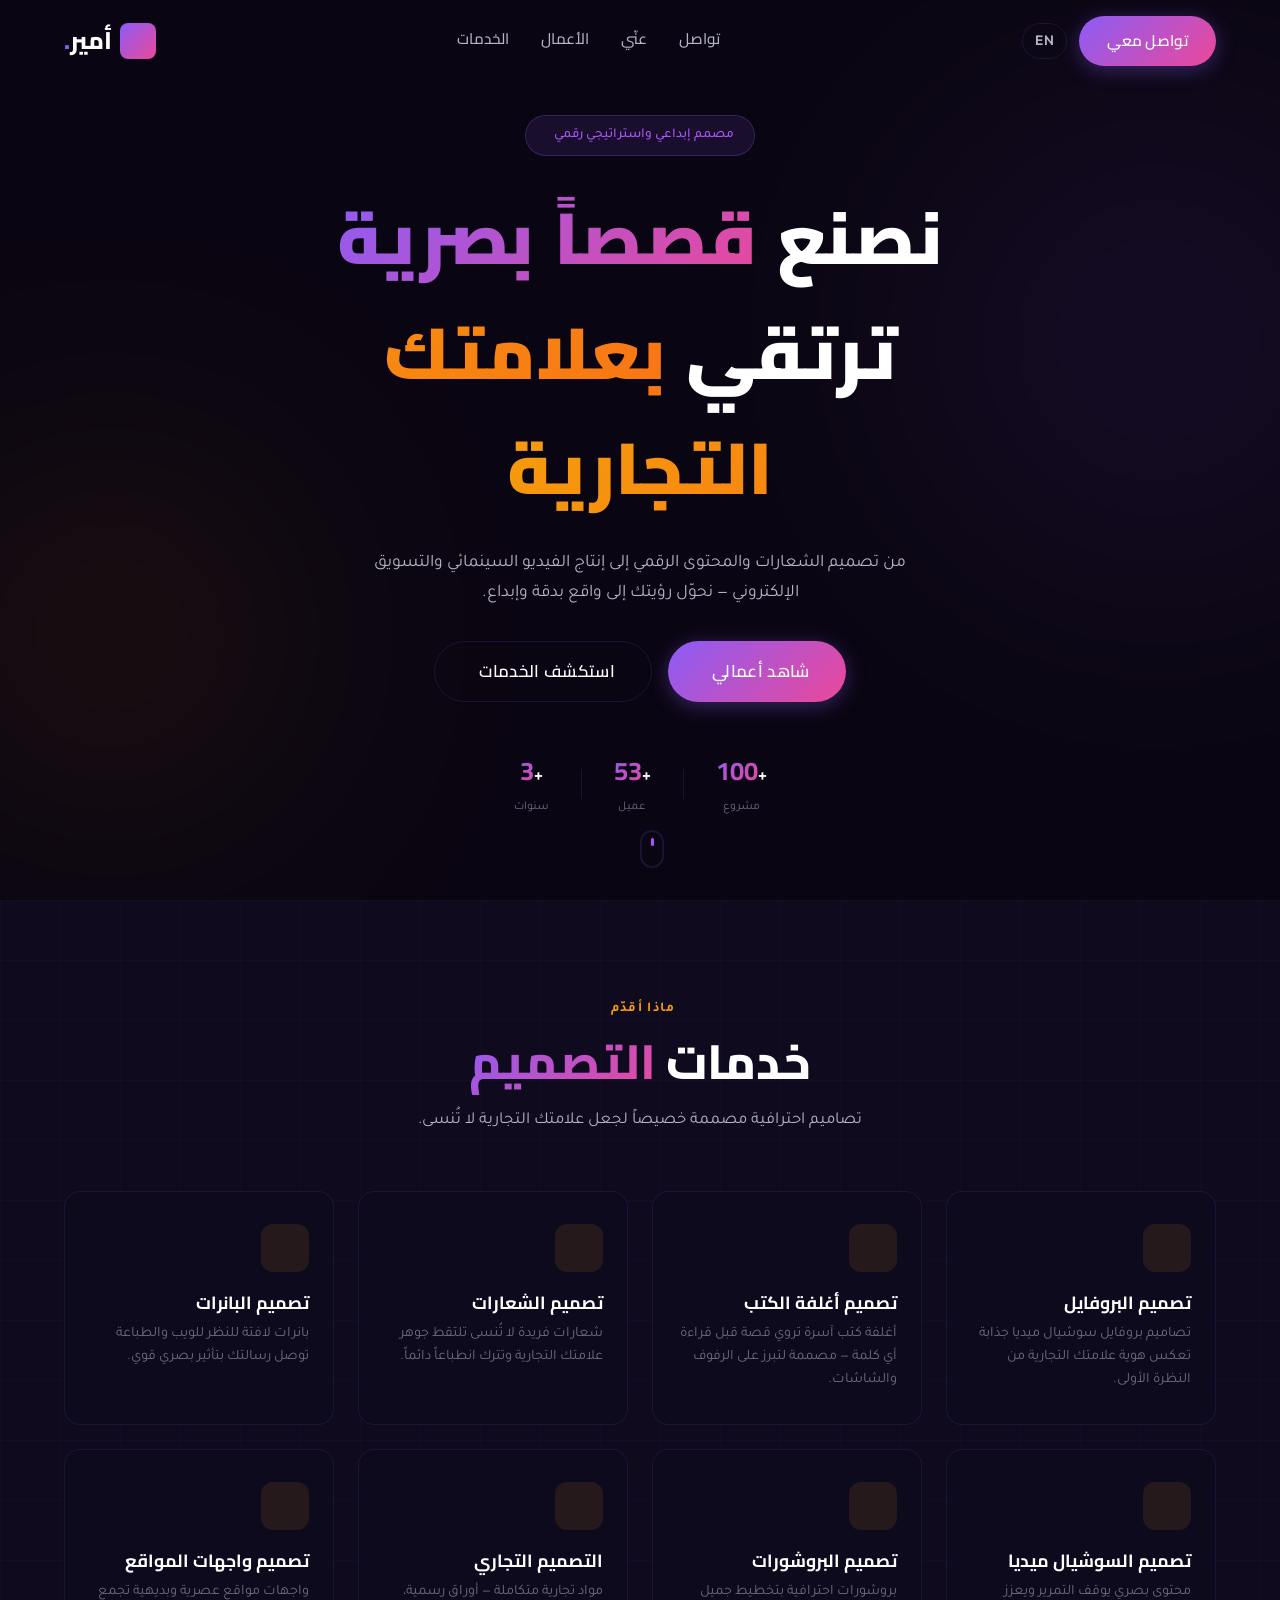
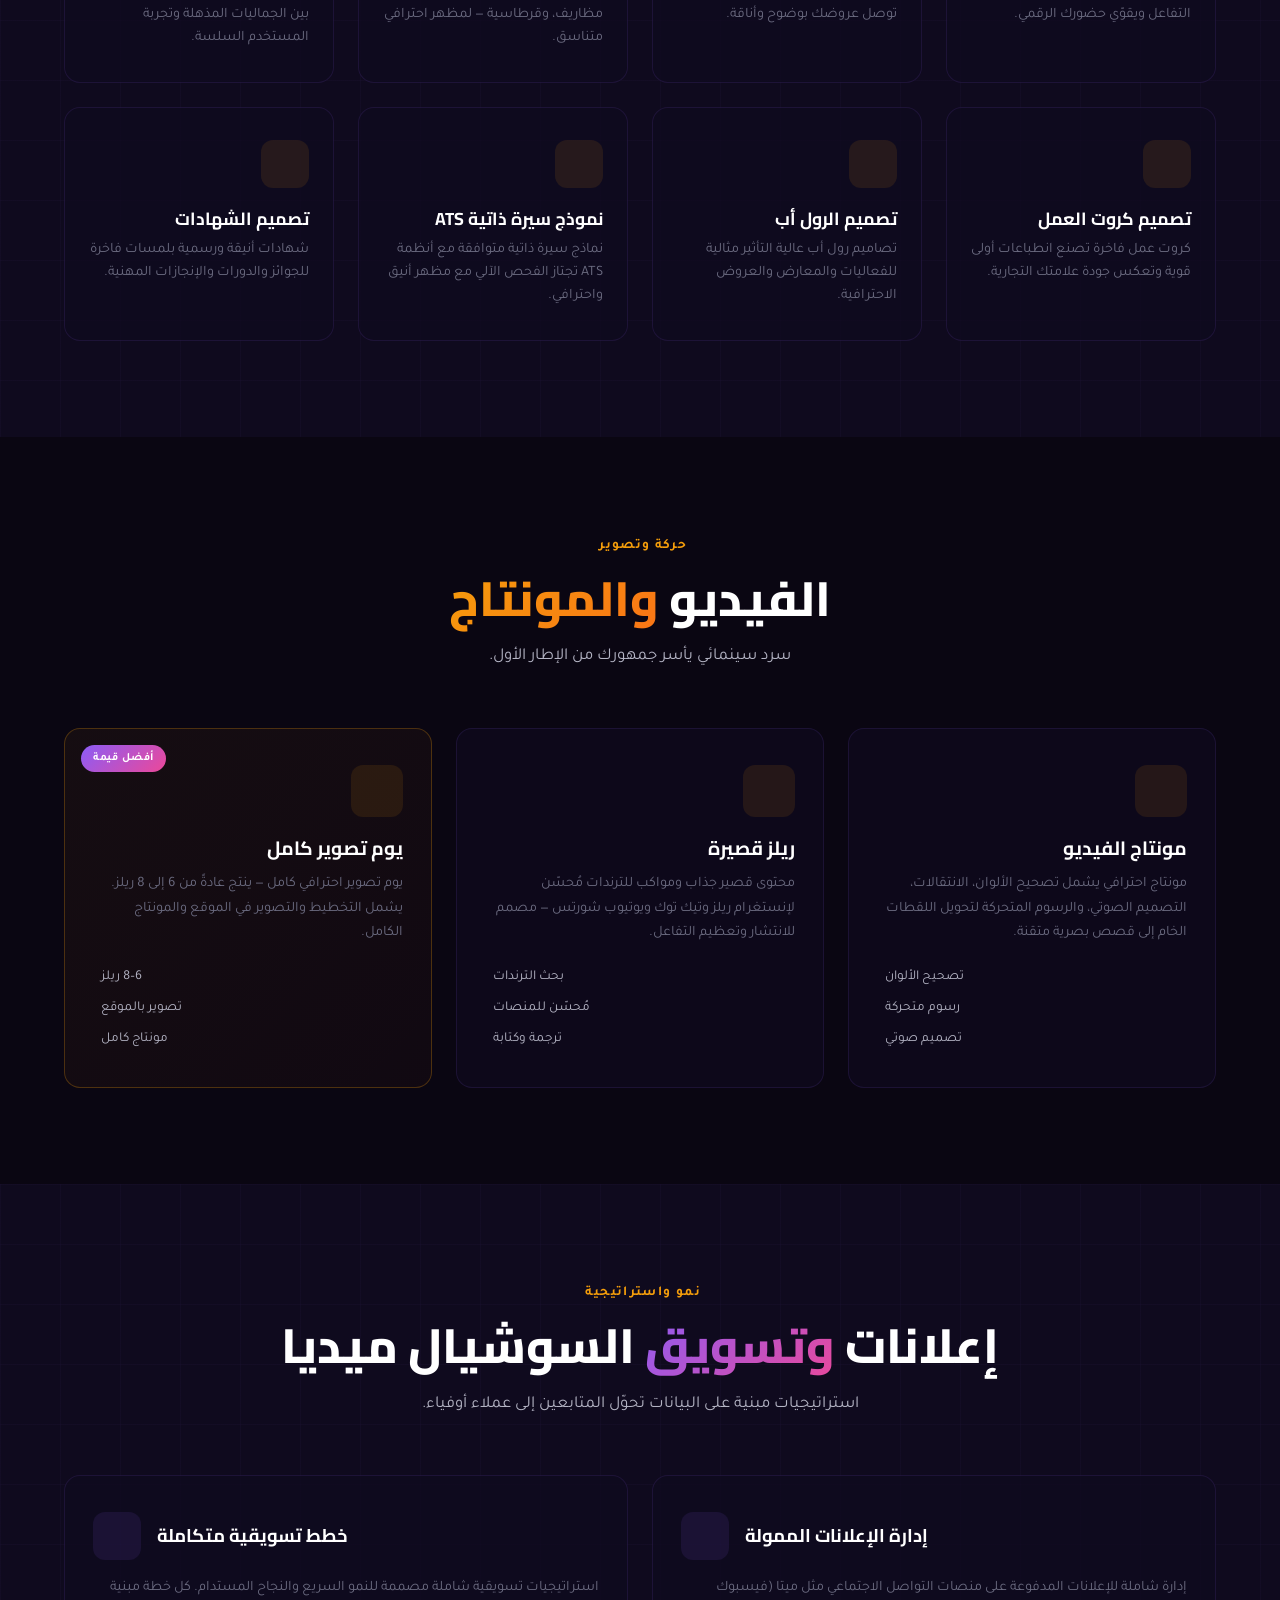
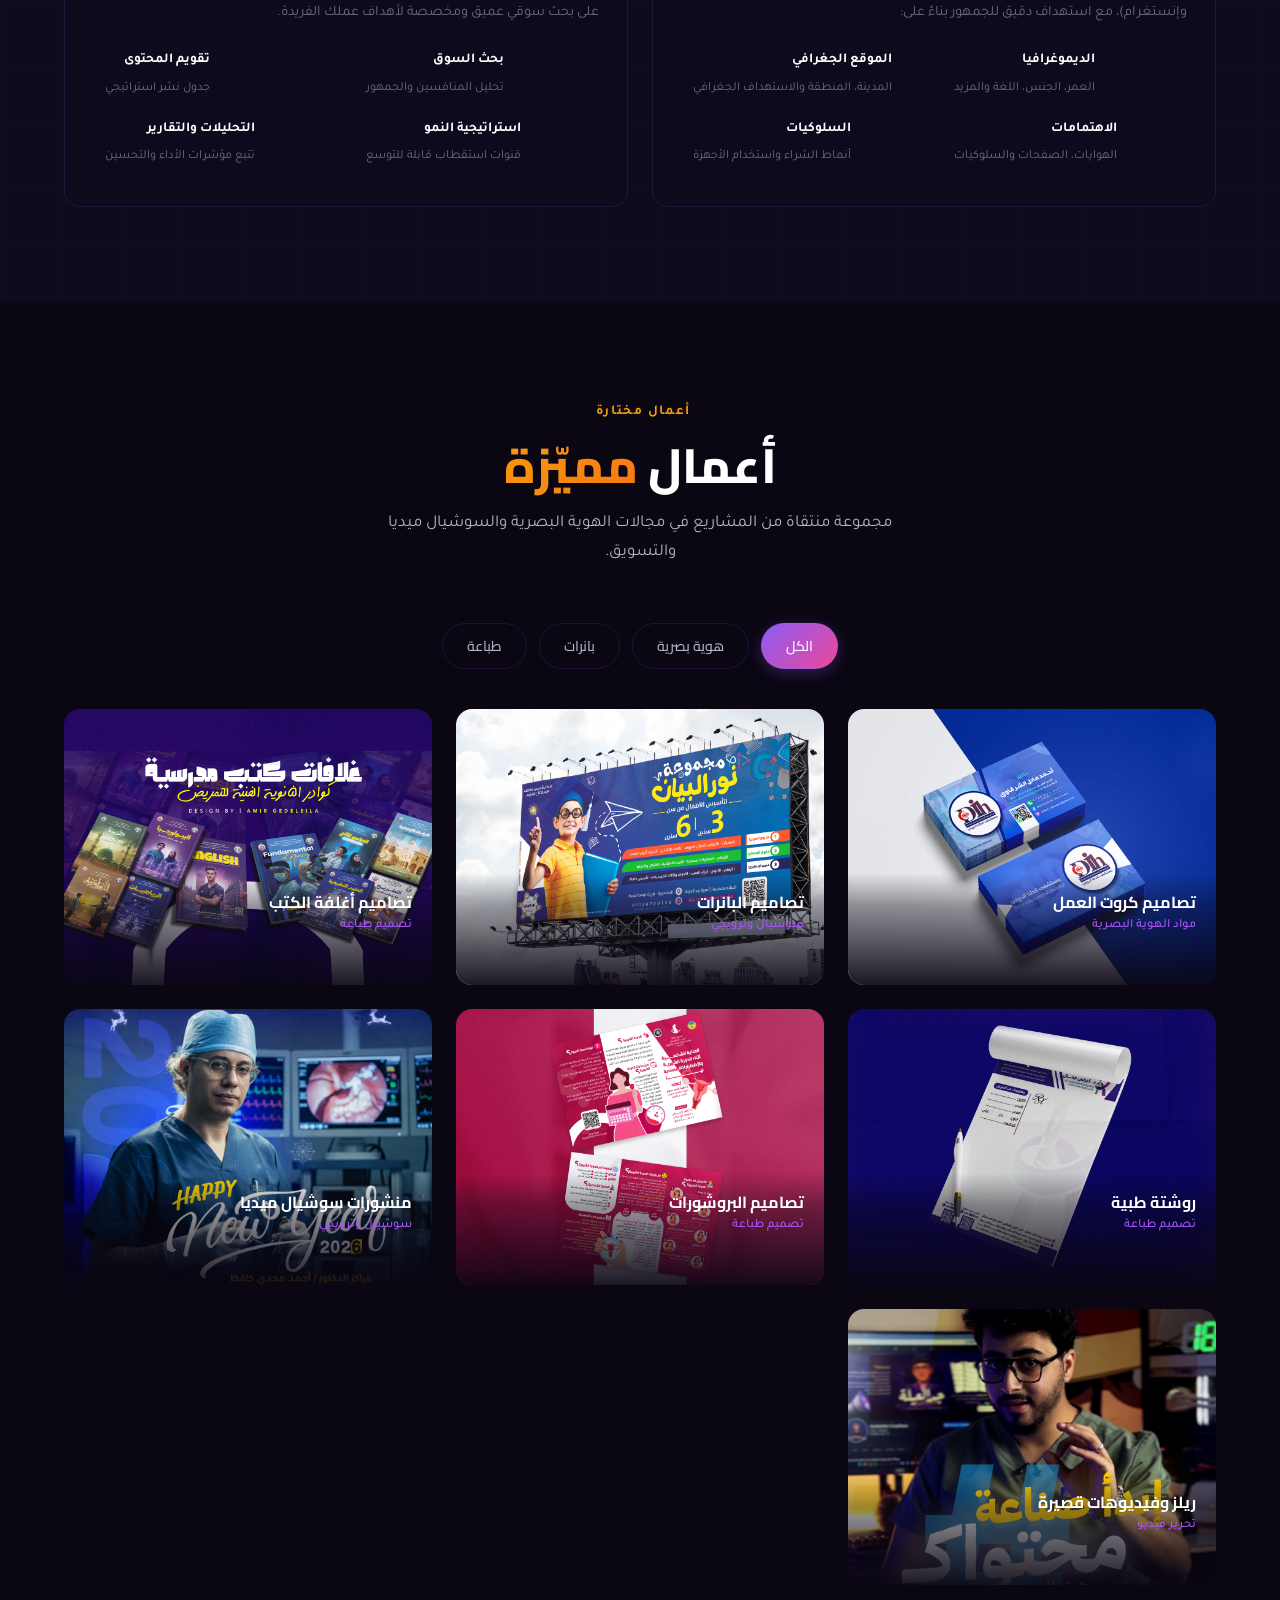
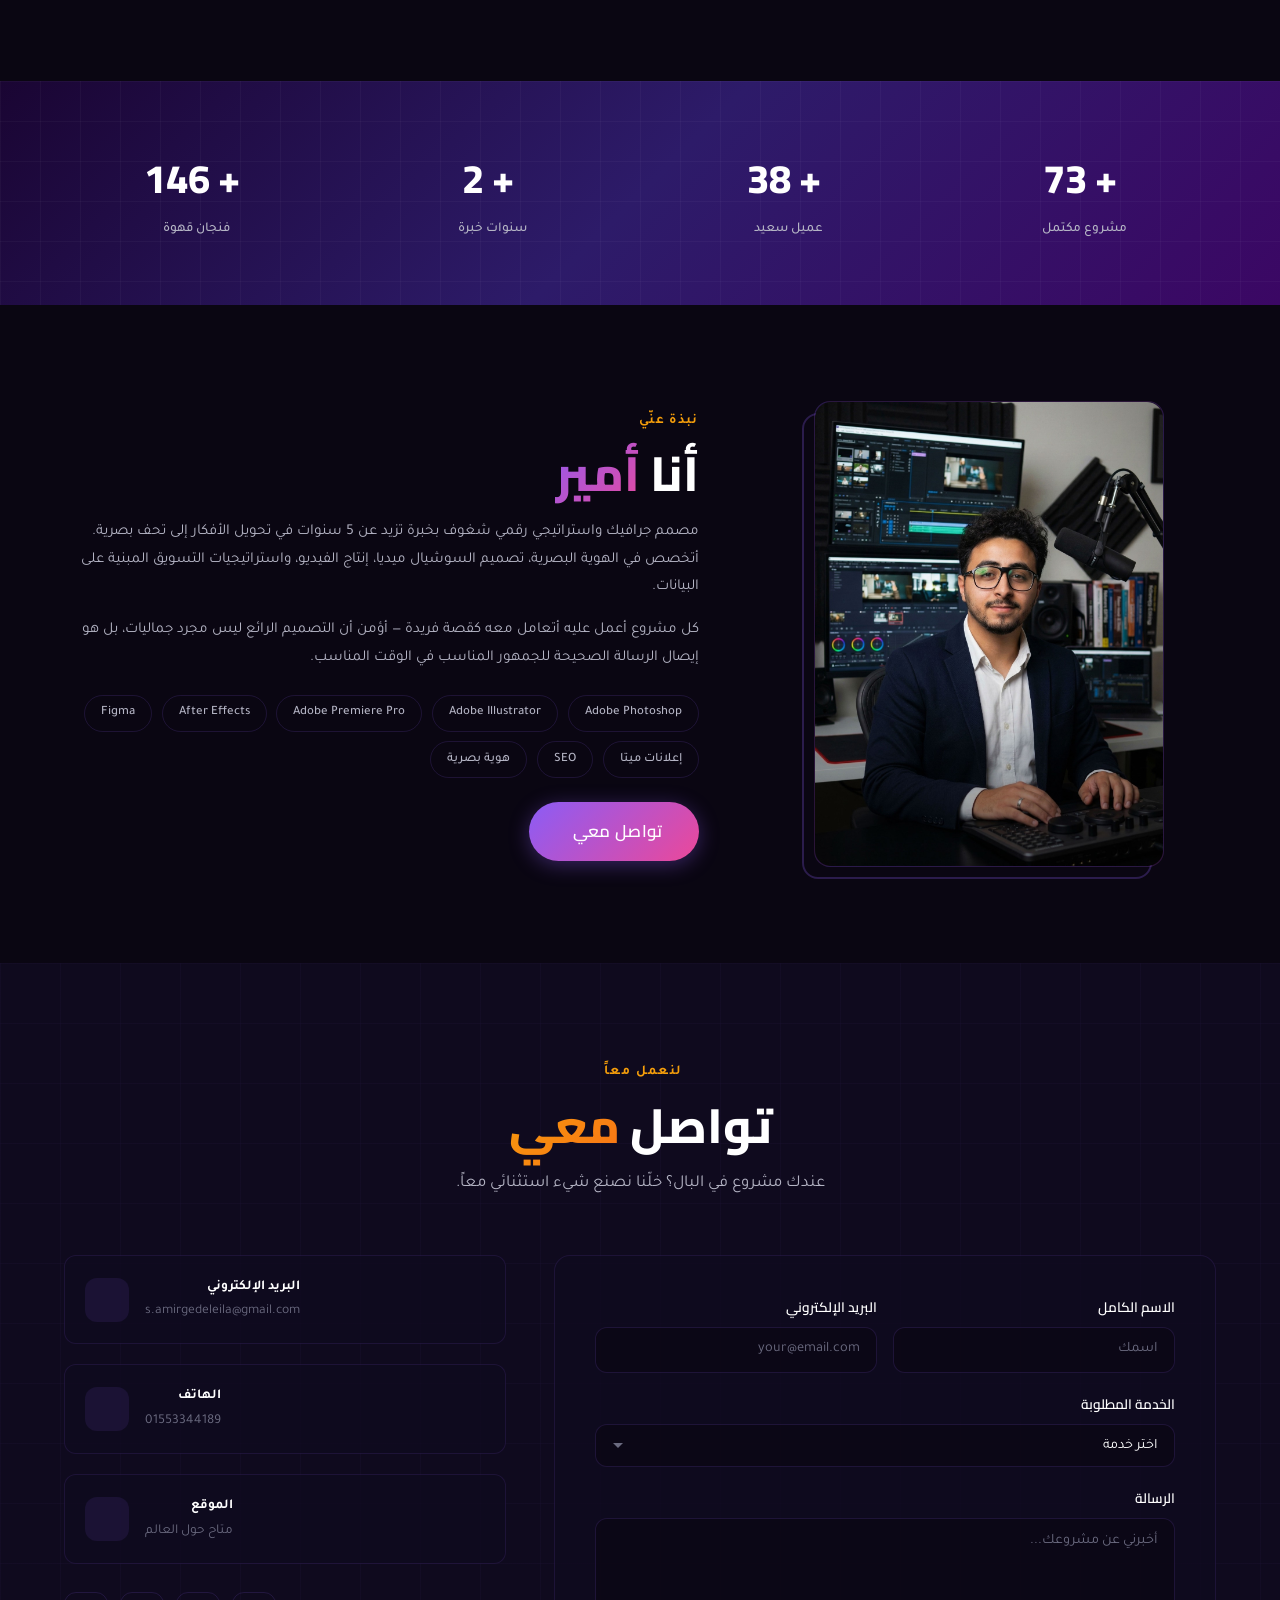
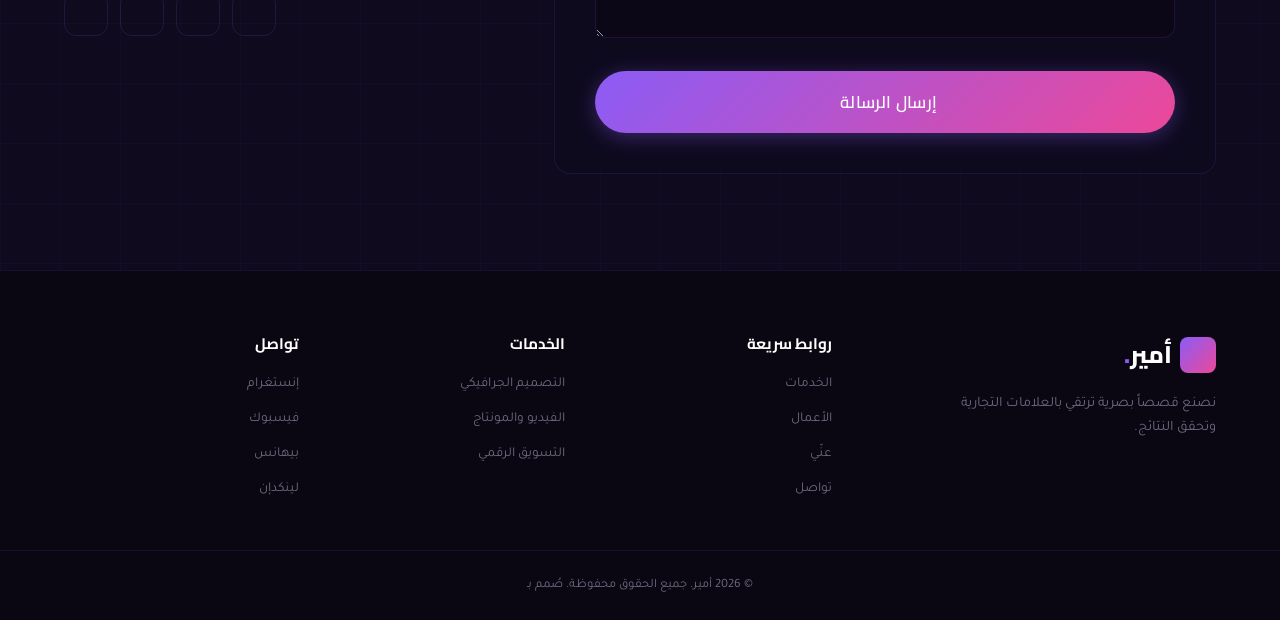
==== ar.html @ 08c37e3d "added reels section with embeded reels and social, and brochures sections" ====
<!DOCTYPE html>
<html lang="ar" dir="rtl">

<head>
    <meta charset="UTF-8" />
    <meta name="viewport" content="width=device-width, initial-scale=1.0" />
    <title>أمير — مصمم جرافيك إبداعي واستراتيجي رقمي</title>
    <meta name="description"
        content="بورتفوليو أمير — مصمم جرافيك محترف، مونتير فيديو، واستراتيجي تسويق رقمي. تصميم شعارات، هوية بصرية، محتوى سوشيال ميديا، إنتاج فيديو، وإدارة إعلانات ممولة." />
    <meta name="keywords"
        content="تصميم جرافيك، تصميم شعار، هوية بصرية، مونتاج فيديو، تسويق رقمي، إعلانات سوشيال ميديا، بورتفوليو" />

    <!-- Google Fonts (Arabic + Latin) -->
    <link rel="preconnect" href="https://fonts.googleapis.com" />
    <link rel="preconnect" href="https://fonts.gstatic.com" crossorigin />
    <link
        href="https://fonts.googleapis.com/css2?family=Cairo:wght@300;400;500;600;700;800;900&family=Tajawal:wght@300;400;500;700;800;900&family=Outfit:wght@300;400;500;600;700;800;900&display=swap"
        rel="stylesheet" />

    <!-- Phosphor Icons -->
    <script src="https://unpkg.com/@phosphor-icons/web@2.1.1"></script>

    <link rel="stylesheet" href="styles.css" />
    <link rel="stylesheet" href="styles-rtl.css" />
</head>

<body>

    <!-- ═══════════════════ NAVIGATION ═══════════════════ -->
    <nav class="navbar" id="navbar">
        <div class="container nav-container">
            <a href="#" class="nav-logo">
                <span class="logo-icon"><i class="ph ph-diamond"></i></span>
                <span class="logo-text">أمير<span class="accent">.</span></span>
            </a>
            <ul class="nav-links" id="navLinks">
                <li><a href="#services" class="nav-link">الخدمات</a></li>
                <li><a href="#portfolio" class="nav-link">الأعمال</a></li>
                <li><a href="#about" class="nav-link">عنّي</a></li>
                <li><a href="#contact" class="nav-link">تواصل</a></li>
            </ul>
            <div class="nav-right">
                <a href="index.html" class="lang-switcher" title="English">EN</a>
                <a href="#contact" class="btn btn-primary nav-cta">تواصل معي</a>
            </div>
            <button class="hamburger" id="hamburger" aria-label="القائمة">
                <span></span><span></span><span></span>
            </button>
        </div>
    </nav>

    <!-- ═══════════════════ HERO ═══════════════════ -->
    <section class="hero" id="hero">
        <div class="hero-bg">
            <video class="hero-video hero-video-desktop" autoplay loop muted playsinline>
                <!-- Replace 'images/hero-bg.mp4' with the actual path to your video file -->
                <source src="images/hero-bg.mp4" type="video/mp4">
                Your browser does not support the video tag.
            </video>
            <video class="hero-video hero-video-mobile" autoplay loop muted playsinline>
                <!-- Replace 'images/mobile-hero-bg.mp4' with the actual path to your mobile video file -->
                <source src="images/mobile-hero-bg.mp4" type="video/mp4">
                Your browser does not support the video tag.
            </video>
            <div class="hero-overlay"></div>
            <div class="hero-glow hero-glow--purple"></div>
            <div class="hero-glow hero-glow--gold"></div>
        </div>

        <div class="container hero-content">
            <p class="hero-badge"><i class="ph ph-sparkle"></i> مصمم إبداعي واستراتيجي رقمي</p>
            <h1 class="hero-title">
                نصنع <span class="gradient-text">قصصاً بصرية</span><br />
                ترتقي <span class="gradient-text-gold">بعلامتك التجارية</span>
            </h1>
            <p class="hero-subtitle">
                من تصميم الشعارات والمحتوى الرقمي إلى إنتاج الفيديو السينمائي
                والتسويق الإلكتروني — نحوّل رؤيتك إلى واقع بدقة وإبداع.
            </p>
            <div class="hero-actions">
                <a href="#portfolio" class="btn btn-primary btn-lg">
                    <i class="ph ph-eye"></i> شاهد أعمالي
                </a>
                <a href="#services" class="btn btn-ghost btn-lg">
                    <i class="ph ph-squares-four"></i> استكشف الخدمات
                </a>
            </div>
            <div class="hero-stats-mini">
                <div class="hero-stat">
                    +<span class="hero-stat-number" data-target="150">0</span>
                    <span class="hero-stat-label">مشروع</span>
                </div>
                <div class="hero-stat-divider"></div>
                <div class="hero-stat">
                    +<span class="hero-stat-number" data-target="80">0</span>
                    <span class="hero-stat-label">عميل</span>
                </div>
                <div class="hero-stat-divider"></div>
                <div class="hero-stat">
                    +<span class="hero-stat-number" data-target="5">0</span>
                    <span class="hero-stat-label">سنوات</span>
                </div>
            </div>
        </div>

        <div class="scroll-indicator">
            <div class="scroll-mouse">
                <div class="scroll-wheel"></div>
            </div>
        </div>
    </section>

    <!-- ═══════════════════ DESIGN SERVICES ═══════════════════ -->
    <section class="section services-section" id="services">
        <div class="grid-bg"></div>
        <div class="container">
            <div class="section-header reveal">
                <p class="section-tag"><i class="ph ph-paint-brush"></i> ماذا أقدّم</p>
                <h2 class="section-title">خدمات <span class="gradient-text">التصميم</span></h2>
                <p class="section-desc">تصاميم احترافية مصممة خصيصاً لجعل علامتك التجارية لا تُنسى.</p>
            </div>

            <div class="services-grid reveal">

                <div class="service-card">
                    <div class="service-icon"><i class="ph ph-user-circle"></i></div>
                    <h3>تصميم البروفايل</h3>
                    <p>تصاميم بروفايل سوشيال ميديا جذابة تعكس هوية علامتك التجارية من النظرة الأولى.</p>
                </div>

                <div class="service-card">
                    <div class="service-icon"><i class="ph ph-book-open"></i></div>
                    <h3>تصميم أغلفة الكتب</h3>
                    <p>أغلفة كتب آسرة تروي قصة قبل قراءة أي كلمة — مصممة لتبرز على الرفوف والشاشات.</p>
                </div>

                <div class="service-card">
                    <div class="service-icon"><i class="ph ph-crown"></i></div>
                    <h3>تصميم الشعارات</h3>
                    <p>شعارات فريدة لا تُنسى تلتقط جوهر علامتك التجارية وتترك انطباعاً دائماً.</p>
                </div>

                <div class="service-card">
                    <div class="service-icon"><i class="ph ph-flag-banner"></i></div>
                    <h3>تصميم البانرات</h3>
                    <p>بانرات لافتة للنظر للويب والطباعة توصل رسالتك بتأثير بصري قوي.</p>
                </div>

                <div class="service-card">
                    <div class="service-icon"><i class="ph ph-instagram-logo"></i></div>
                    <h3>تصميم السوشيال ميديا</h3>
                    <p>محتوى بصري يوقف التمرير ويعزز التفاعل ويقوّي حضورك الرقمي.</p>
                </div>

                <div class="service-card">
                    <div class="service-icon"><i class="ph ph-newspaper-clipping"></i></div>
                    <h3>تصميم البروشورات</h3>
                    <p>بروشورات احترافية بتخطيط جميل توصل عروضك بوضوح وأناقة.</p>
                </div>

                <div class="service-card">
                    <div class="service-icon"><i class="ph ph-briefcase"></i></div>
                    <h3>التصميم التجاري</h3>
                    <p>مواد تجارية متكاملة — أوراق رسمية، مظاريف، وقرطاسية — لمظهر احترافي متناسق.</p>
                </div>

                <div class="service-card">
                    <div class="service-icon"><i class="ph ph-browser"></i></div>
                    <h3>تصميم واجهات المواقع</h3>
                    <p>واجهات مواقع عصرية وبديهية تجمع بين الجماليات المذهلة وتجربة المستخدم السلسة.</p>
                </div>

                <div class="service-card">
                    <div class="service-icon"><i class="ph ph-identification-card"></i></div>
                    <h3>تصميم كروت العمل</h3>
                    <p>كروت عمل فاخرة تصنع انطباعات أولى قوية وتعكس جودة علامتك التجارية.</p>
                </div>

                <div class="service-card">
                    <div class="service-icon"><i class="ph ph-scroll"></i></div>
                    <h3>تصميم الرول أب</h3>
                    <p>تصاميم رول أب عالية التأثير مثالية للفعاليات والمعارض والعروض الاحترافية.</p>
                </div>

                <div class="service-card">
                    <div class="service-icon"><i class="ph ph-file-text"></i></div>
                    <h3>نموذج سيرة ذاتية ATS</h3>
                    <p>نماذج سيرة ذاتية متوافقة مع أنظمة ATS تجتاز الفحص الآلي مع مظهر أنيق واحترافي.</p>
                </div>

                <div class="service-card">
                    <div class="service-icon"><i class="ph ph-certificate"></i></div>
                    <h3>تصميم الشهادات</h3>
                    <p>شهادات أنيقة ورسمية بلمسات فاخرة للجوائز والدورات والإنجازات المهنية.</p>
                </div>

            </div>
        </div>
    </section>

    <!-- ═══════════════════ VIDEO SERVICES ═══════════════════ -->
    <section class="section video-section" id="video">
        <div class="container">
            <div class="section-header reveal">
                <p class="section-tag"><i class="ph ph-video-camera"></i> حركة وتصوير</p>
                <h2 class="section-title">الفيديو <span class="gradient-text-gold">والمونتاج</span></h2>
                <p class="section-desc">سرد سينمائي يأسر جمهورك من الإطار الأول.</p>
            </div>

            <div class="video-grid reveal">

                <div class="video-card">
                    <div class="video-card-icon"><i class="ph ph-film-strip"></i></div>
                    <h3>مونتاج الفيديو</h3>
                    <p>مونتاج احترافي يشمل تصحيح الألوان، الانتقالات، التصميم الصوتي، والرسوم المتحركة لتحويل اللقطات
                        الخام إلى قصص بصرية متقنة.</p>
                    <ul class="video-features">
                        <li><i class="ph ph-check-circle"></i> تصحيح الألوان</li>
                        <li><i class="ph ph-check-circle"></i> رسوم متحركة</li>
                        <li><i class="ph ph-check-circle"></i> تصميم صوتي</li>
                    </ul>
                </div>

                <div class="video-card">
                    <div class="video-card-icon"><i class="ph ph-device-mobile"></i></div>
                    <h3>ريلز قصيرة</h3>
                    <p>محتوى قصير جذاب ومواكب للترندات مُحسّن لإنستغرام ريلز وتيك توك ويوتيوب شورتس — مصمم للانتشار
                        وتعظيم التفاعل.</p>
                    <ul class="video-features">
                        <li><i class="ph ph-check-circle"></i> بحث الترندات</li>
                        <li><i class="ph ph-check-circle"></i> مُحسّن للمنصات</li>
                        <li><i class="ph ph-check-circle"></i> ترجمة وكتابة</li>
                    </ul>
                </div>

                <div class="video-card video-card--highlight">
                    <div class="video-card-icon"><i class="ph ph-camera"></i></div>
                    <h3>يوم تصوير كامل</h3>
                    <p>يوم تصوير احترافي كامل — ينتج عادةً من 6 إلى 8 ريلز. يشمل التخطيط والتصوير في الموقع والمونتاج
                        الكامل.</p>
                    <ul class="video-features">
                        <li><i class="ph ph-check-circle"></i> 6–8 ريلز</li>
                        <li><i class="ph ph-check-circle"></i> تصوير بالموقع</li>
                        <li><i class="ph ph-check-circle"></i> مونتاج كامل</li>
                    </ul>
                    <span class="featured-badge">أفضل قيمة</span>
                </div>

            </div>
        </div>
    </section>

    <!-- ═══════════════════ MARKETING SERVICES ═══════════════════ -->
    <section class="section marketing-section" id="marketing">
        <div class="grid-bg"></div>
        <div class="container">
            <div class="section-header reveal">
                <p class="section-tag"><i class="ph ph-chart-line-up"></i> نمو واستراتيجية</p>
                <h2 class="section-title">إعلانات <span class="gradient-text">وتسويق</span> السوشيال ميديا</h2>
                <p class="section-desc">استراتيجيات مبنية على البيانات تحوّل المتابعين إلى عملاء أوفياء.</p>
            </div>

            <div class="marketing-grid reveal">

                <div class="marketing-card">
                    <div class="marketing-card-header">
                        <div class="marketing-icon"><i class="ph ph-megaphone"></i></div>
                        <h3>إدارة الإعلانات الممولة</h3>
                    </div>
                    <p>إدارة شاملة للإعلانات المدفوعة على منصات التواصل الاجتماعي مثل ميتا (فيسبوك وإنستغرام)، مع
                        استهداف دقيق للجمهور بناءً على:</p>
                    <div class="marketing-features">
                        <div class="marketing-feature">
                            <i class="ph ph-users-three"></i>
                            <div>
                                <strong>الديموغرافيا</strong>
                                <span>العمر، الجنس، اللغة والمزيد</span>
                            </div>
                        </div>
                        <div class="marketing-feature">
                            <i class="ph ph-map-pin"></i>
                            <div>
                                <strong>الموقع الجغرافي</strong>
                                <span>المدينة، المنطقة والاستهداف الجغرافي</span>
                            </div>
                        </div>
                        <div class="marketing-feature">
                            <i class="ph ph-heart"></i>
                            <div>
                                <strong>الاهتمامات</strong>
                                <span>الهوايات، الصفحات والسلوكيات</span>
                            </div>
                        </div>
                        <div class="marketing-feature">
                            <i class="ph ph-target"></i>
                            <div>
                                <strong>السلوكيات</strong>
                                <span>أنماط الشراء واستخدام الأجهزة</span>
                            </div>
                        </div>
                    </div>
                </div>

                <div class="marketing-card">
                    <div class="marketing-card-header">
                        <div class="marketing-icon"><i class="ph ph-strategy"></i></div>
                        <h3>خطط تسويقية متكاملة</h3>
                    </div>
                    <p>استراتيجيات تسويقية شاملة مصممة للنمو السريع والنجاح المستدام. كل خطة مبنية على بحث سوقي عميق
                        ومخصصة لأهداف عملك الفريدة.</p>
                    <div class="marketing-features">
                        <div class="marketing-feature">
                            <i class="ph ph-chart-pie-slice"></i>
                            <div>
                                <strong>بحث السوق</strong>
                                <span>تحليل المنافسين والجمهور</span>
                            </div>
                        </div>
                        <div class="marketing-feature">
                            <i class="ph ph-calendar-blank"></i>
                            <div>
                                <strong>تقويم المحتوى</strong>
                                <span>جدول نشر استراتيجي</span>
                            </div>
                        </div>
                        <div class="marketing-feature">
                            <i class="ph ph-trend-up"></i>
                            <div>
                                <strong>استراتيجية النمو</strong>
                                <span>قنوات استقطاب قابلة للتوسع</span>
                            </div>
                        </div>
                        <div class="marketing-feature">
                            <i class="ph ph-chart-bar"></i>
                            <div>
                                <strong>التحليلات والتقارير</strong>
                                <span>تتبع مؤشرات الأداء والتحسين</span>
                            </div>
                        </div>
                    </div>
                </div>

            </div>
        </div>
    </section>

    <!-- ═══════════════════ PORTFOLIO ═══════════════════ -->
    <section class="section portfolio-section" id="portfolio">
        <div class="container">
            <div class="section-header reveal">
                <p class="section-tag"><i class="ph ph-images"></i> أعمال مختارة</p>
                <h2 class="section-title">أعمال <span class="gradient-text-gold">مميّزة</span></h2>
                <p class="section-desc">مجموعة منتقاة من المشاريع في مجالات الهوية البصرية والسوشيال ميديا والتسويق.</p>
            </div>

            <div class="portfolio-filters reveal">
                <button class="filter-btn active" data-filter="all">الكل</button>
                <button class="filter-btn" data-filter="branding">هوية بصرية</button>
                <button class="filter-btn" data-filter="social">بانرات</button>
                <button class="filter-btn" data-filter="print">طباعة</button>
            </div>

            <div class="portfolio-grid reveal" id="portfolioGrid">

                <!-- كروت العمل (هوية بصرية) -->
                <div class="portfolio-item" data-category="branding" data-gallery="businesscards">
                    <div class="portfolio-img">
                        <img src="images/portfolio/BusinessCards/main.jpg" onerror="fallbackThumbnail(this)"
                            alt="تصميم كارت عمل" />
                    </div>
                    <div class="portfolio-overlay">
                        <h4>تصاميم كروت العمل</h4>
                        <p>مواد الهوية البصرية</p>
                        <span class="gallery-hint"><i class="ph ph-images"></i> عرض المعرض · 14 مشروع</span>
                    </div>
                </div>

                <!-- البانرات -->
                <div class="portfolio-item" data-category="social" data-gallery="banners">
                    <div class="portfolio-img">
                        <img src="images/portfolio/Banners/main.jpg" onerror="fallbackThumbnail(this)"
                            alt="تصميم بانر" />
                    </div>
                    <div class="portfolio-overlay">
                        <h4>تصاميم البانرات</h4>
                        <p>سوشيال وترويجي</p>
                        <span class="gallery-hint"><i class="ph ph-images"></i> عرض المعرض · 2 مشروع</span>
                    </div>
                </div>

                <!-- أغلفة الكتب (طباعة) -->
                <div class="portfolio-item" data-category="print" data-gallery="bookcovers">
                    <div class="portfolio-img">
                        <img src="images/portfolio/BookCovers/main.jpg" onerror="fallbackThumbnail(this)"
                            alt="تصميم غلاف كتاب" />
                    </div>
                    <div class="portfolio-overlay">
                        <h4>تصاميم أغلفة الكتب</h4>
                        <p>تصميم طباعة</p>
                        <span class="gallery-hint"><i class="ph ph-images"></i> عرض المعرض · 13 مشروع</span>
                    </div>
                </div>

                <!-- التصميم الطبي (طباعة) -->
                <div class="portfolio-item" data-category="print" data-gallery="medical">
                    <div class="portfolio-img">
                        <img src="images/portfolio/MedicalPrescription/main.jpg" onerror="fallbackThumbnail(this)"
                            alt="تصميم طبي" />
                    </div>
                    <div class="portfolio-overlay">
                        <h4>روشتة طبية</h4>
                        <p>تصميم طباعة</p>
                        <span class="gallery-hint"><i class="ph ph-images"></i> عرض المعرض · 3 مشروع</span>
                    </div>
                </div>

                <!-- بروشورات (طباعة) -->
                <div class="portfolio-item" data-category="print" data-gallery="brochures">
                    <div class="portfolio-img">
                        <img src="images/portfolio/Brochures/main.jpg" onerror="fallbackThumbnail(this)"
                            alt="تصميم بروشور" />
                    </div>
                    <div class="portfolio-overlay">
                        <h4>تصاميم البروشورات</h4>
                        <p>تصميم طباعة</p>
                        <span class="gallery-hint"><i class="ph ph-images"></i> عرض المعرض</span>
                    </div>
                </div>

                <!-- سوشيال ميديا (سوشيال) -->
                <div class="portfolio-item" data-category="social" data-gallery="socialmedia">
                    <div class="portfolio-img">
                        <img src="images/portfolio/SocialMedia/main.jpg" onerror="fallbackThumbnail(this)"
                            alt="تصاميم سوشيال ميديا" />
                    </div>
                    <div class="portfolio-overlay">
                        <h4>منشورات سوشيال ميديا</h4>
                        <p>سوشيال وترويجي</p>
                        <span class="gallery-hint"><i class="ph ph-images"></i> عرض المعرض</span>
                    </div>
                </div>

                <!-- ريلز (فيديو) -->
                <div class="portfolio-item" data-category="social" data-video="reels">
                    <div class="portfolio-img">
                        <img src="images/portfolio/Reels/main.png" onerror="fallbackThumbnail(this)"
                            alt="فيديوهات قصيرة" />
                    </div>
                    <div class="portfolio-overlay">
                        <h4>ريلز وفيديوهات قصيرة</h4>
                        <p>تحرير فيديو</p>
                        <span class="gallery-hint"><i class="ph ph-play-circle"></i> مشاهدة الفيديوهات</span>
                    </div>
                </div>

            </div>
        </div>
    </section>

    <!-- ═══════════════════ MASONRY GALLERY MODAL ═══════════════════ -->
    <div class="masonry-modal" id="masonryModal">
        <div class="mm-header">
            <h3 class="mm-title" id="mmTitle">عنوان المشروع</h3>
            <button class="mm-close" id="mmClose" aria-label="إغلاق المشروع">
                <i class="ph ph-x"></i>
            </button>
        </div>
        <div class="mm-body" id="mmBody">
            <!-- GSAP Masonry grid injected here via JavaScript -->
        </div>
    </div>
    </section>

    <!-- ═══════════════════ PHOTO VIEWER MODAL ═══════════════════ -->
    <div class="photo-viewer" id="photoViewer">
        <button class="pv-close" id="pvClose" aria-label="إغلاق الصورة">
            <i class="ph ph-x"></i>
        </button>
        <img id="pvImg" src="" alt="عرض صورة كاملة" />
    </div>

    <!-- ═══════════════════ VIDEO EMBED MODAL ═══════════════════ -->
    <div class="masonry-modal video-modal" id="videoModal">
        <div class="mm-header">
            <h3 class="mm-title" id="vmTitle">مقاطع فيديو قصيرة</h3>
            <button class="mm-close" id="vmClose" aria-label="إغلاق الفيديو">
                <i class="ph ph-x"></i>
            </button>
        </div>
        <div class="mm-body vm-content" id="vmContent">
            <!-- Iframes injected here via JS -->
        </div>
    </div>

    <!-- ═══════════════════ STATS BANNER ═══════════════════ -->
    <section class="stats-banner">
        <div class="container stats-grid">
            <div class="stat-item reveal">
                <span class="stat-number" data-target="150"><i class="ph ph-folder-open"></i> +<span
                        class="counter">0</span></span>
                <span class="stat-label">مشروع مكتمل</span>
            </div>
            <div class="stat-item reveal">
                <span class="stat-number" data-target="80"><i class="ph ph-smiley"></i> +<span
                        class="counter">0</span></span>
                <span class="stat-label">عميل سعيد</span>
            </div>
            <div class="stat-item reveal">
                <span class="stat-number" data-target="5"><i class="ph ph-clock"></i> +<span
                        class="counter">0</span></span>
                <span class="stat-label">سنوات خبرة</span>
            </div>
            <div class="stat-item reveal">
                <span class="stat-number" data-target="300"><i class="ph ph-coffee"></i> +<span
                        class="counter">0</span></span>
                <span class="stat-label">فنجان قهوة</span>
            </div>
        </div>
    </section>

    <!-- ═══════════════════ ABOUT ═══════════════════ -->
    <section class="section about-section" id="about">
        <div class="container about-grid">
            <div class="about-image reveal">
                <div class="about-image-frame">
                    <div class="about-image-placeholder">
                        <img src="amir.jpeg" alt="أمير — مصمم إبداعي" />
                    </div>
                    <div class="about-image-decoration"></div>
                </div>
            </div>
            <div class="about-content reveal">
                <p class="section-tag"><i class="ph ph-user-circle"></i> نبذة عنّي</p>
                <h2 class="section-title">أنا <span class="gradient-text">أمير</span></h2>
                <p class="about-text">
                    مصمم جرافيك واستراتيجي رقمي شغوف بخبرة تزيد عن 5 سنوات في
                    تحويل الأفكار إلى تحف بصرية. أتخصص في الهوية البصرية، تصميم السوشيال ميديا،
                    إنتاج الفيديو، واستراتيجيات التسويق المبنية على البيانات.
                </p>
                <p class="about-text">
                    كل مشروع أعمل عليه أتعامل معه كقصة فريدة — أؤمن أن التصميم الرائع
                    ليس مجرد جماليات، بل هو إيصال الرسالة الصحيحة للجمهور المناسب في الوقت المناسب.
                </p>
                <div class="about-skills">
                    <span class="skill-tag">Adobe Photoshop</span>
                    <span class="skill-tag">Adobe Illustrator</span>
                    <span class="skill-tag">Adobe Premiere Pro</span>
                    <span class="skill-tag">After Effects</span>
                    <span class="skill-tag">Figma</span>
                    <span class="skill-tag">إعلانات ميتا</span>
                    <span class="skill-tag">SEO</span>
                    <span class="skill-tag">هوية بصرية</span>
                </div>
                <a href="#contact" class="btn btn-primary btn-lg" style="margin-top: 1.5rem;">
                    <i class="ph ph-envelope"></i> تواصل معي
                </a>
            </div>
        </div>
    </section>

    <!-- ═══════════════════ CONTACT ═══════════════════ -->
    <section class="section contact-section" id="contact">
        <div class="grid-bg"></div>
        <div class="container">
            <div class="section-header reveal">
                <p class="section-tag"><i class="ph ph-chat-circle-dots"></i> لنعمل معاً</p>
                <h2 class="section-title">تواصل <span class="gradient-text-gold">معي</span></h2>
                <p class="section-desc">عندك مشروع في البال؟ خلّنا نصنع شيء استثنائي معاً.</p>
            </div>

            <div class="contact-grid reveal">
                <form class="contact-form" id="contactForm">
                    <div class="form-row">
                        <div class="form-group">
                            <label for="name">الاسم الكامل</label>
                            <input type="text" id="name" name="name" placeholder="اسمك" required />
                        </div>
                        <div class="form-group">
                            <label for="email">البريد الإلكتروني</label>
                            <input type="email" id="email" name="email" placeholder="your@email.com" required />
                        </div>
                    </div>
                    <div class="form-group">
                        <label for="service">الخدمة المطلوبة</label>
                        <select id="service" name="service">
                            <option value="">اختر خدمة</option>
                            <optgroup label="خدمات التصميم">
                                <option value="logo">تصميم شعار</option>
                                <option value="branding">هوية بصرية</option>
                                <option value="social-design">تصميم سوشيال ميديا</option>
                                <option value="web-design">تصميم واجهة موقع</option>
                                <option value="print">تصميم طباعة (بروشور، كروت، رول أب)</option>
                                <option value="cv">سيرة ذاتية ATS احترافية</option>
                                <option value="certificate">تصميم شهادات</option>
                                <option value="website-seo">موقع متكامل + SEO</option>
                            </optgroup>
                            <optgroup label="خدمات الفيديو">
                                <option value="video-editing">مونتاج فيديو</option>
                                <option value="reels">ريلز قصيرة</option>
                                <option value="filming">يوم تصوير كامل</option>
                            </optgroup>
                            <optgroup label="خدمات التسويق">
                                <option value="ads">إدارة إعلانات ممولة</option>
                                <option value="marketing-plan">خطة تسويقية متكاملة</option>
                            </optgroup>
                        </select>
                    </div>
                    <div class="form-group">
                        <label for="message">الرسالة</label>
                        <textarea id="message" name="message" rows="5" placeholder="أخبرني عن مشروعك..."></textarea>
                    </div>
                    <button type="submit" class="btn btn-primary btn-lg btn-full">
                        <i class="ph ph-paper-plane-tilt"></i> إرسال الرسالة
                    </button>
                </form>

                <div class="contact-info">
                    <div class="contact-info-card">
                        <div class="contact-icon"><i class="ph ph-envelope-simple"></i></div>
                        <div>
                            <strong>البريد الإلكتروني</strong>
                            <p>s.amirgedeleila@gmail.com</p>
                        </div>
                    </div>
                    <div class="contact-info-card">
                        <div class="contact-icon"><i class="ph ph-phone"></i></div>
                        <div>
                            <strong>الهاتف</strong>
                            <p dir="ltr">01553344189</p>
                        </div>
                    </div>
                    <div class="contact-info-card">
                        <div class="contact-icon"><i class="ph ph-map-pin"></i></div>
                        <div>
                            <strong>الموقع</strong>
                            <p>متاح حول العالم</p>
                        </div>
                    </div>
                    <div class="contact-socials">
                        <a href="https://www.instagram.com/amirgedeleila/" class="social-link" target="_blank"
                            aria-label="إنستغرام"><i class="ph ph-instagram-logo"></i></a>
                        <a href="https://www.facebook.com/GedeleilaCreatives" class="social-link" target="_blank"
                            aria-label="فيسبوك"><i class="ph ph-facebook-logo"></i></a>
                        <a href="https://www.behance.net/amirgedeleila1" class="social-link" target="_blank"
                            aria-label="بيهانس"><i class="ph ph-behance-logo"></i></a>
                        <a href="https://www.linkedin.com/in/amirgedeleila/" class="social-link" target="_blank"
                            aria-label="لينكدإن"><i class="ph ph-linkedin-logo"></i></a>
                    </div>
                </div>
            </div>
        </div>
    </section>

    <!-- ═══════════════════ FOOTER ═══════════════════ -->
    <footer class="footer">
        <div class="container footer-grid">
            <div class="footer-brand">
                <a href="#" class="nav-logo">
                    <span class="logo-icon"><i class="ph ph-diamond"></i></span>
                    <span class="logo-text">أمير<span class="accent">.</span></span>
                </a>
                <p>نصنع قصصاً بصرية ترتقي بالعلامات التجارية وتحقق النتائج.</p>
            </div>
            <div class="footer-links">
                <h4>روابط سريعة</h4>
                <a href="#services">الخدمات</a>
                <a href="#portfolio">الأعمال</a>
                <a href="#about">عنّي</a>
                <a href="#contact">تواصل</a>
            </div>
            <div class="footer-links">
                <h4>الخدمات</h4>
                <a href="#services">التصميم الجرافيكي</a>
                <a href="#video">الفيديو والمونتاج</a>
                <a href="#marketing">التسويق الرقمي</a>
            </div>
            <div class="footer-links">
                <h4>تواصل</h4>
                <a href="https://www.instagram.com/amirgedeleila/" target="_blank">إنستغرام</a>
                <a href="https://www.facebook.com/GedeleilaCreatives" target="_blank">فيسبوك</a>
                <a href="https://www.behance.net/amirgedeleila1" target="_blank">بيهانس</a>
                <a href="https://www.linkedin.com/in/amirgedeleila/" target="_blank">لينكدإن</a>
            </div>
        </div>
        <div class="footer-bottom">
            <div class="container">
                <p>&copy; 2026 أمير. جميع الحقوق محفوظة. صُمم بـ <i class="ph ph-heart" style="color:#ec4899;"></i></p>
            </div>
        </div>
    </footer>

    <script src="https://cdnjs.cloudflare.com/ajax/libs/gsap/3.12.2/gsap.min.js"></script>
    <script src="animations.js"></script>
    <script src="script.js"></script>
</body>

</html>
---- styles.css ----
/* ═══════════════════════════════════════════════════════
   DESIGN TOKENS & RESET
   ═══════════════════════════════════════════════════════ */
:root {
    /* Colors */
    --bg-primary: #0a0612;
    --bg-secondary: #0f0a1e;
    --bg-card: rgba(15, 10, 30, 0.7);
    --bg-card-hover: rgba(25, 18, 50, 0.85);

    --purple: #8b5cf6;
    --purple-light: #a855f7;
    --purple-dark: #6d28d9;
    --magenta: #ec4899;
    --gold: #f59e0b;
    --gold-light: #fbbf24;
    --green: #22c55e;

    --text-primary: #ffffff;
    --text-secondary: #b4b4c4;
    --text-muted: #6b6b80;

    --border-subtle: rgba(139, 92, 246, 0.15);
    --border-card: rgba(139, 92, 246, 0.12);

    /* Gradients */
    --gradient-purple: linear-gradient(135deg, #8b5cf6, #ec4899);
    --gradient-gold: linear-gradient(135deg, #f59e0b, #f97316);
    --gradient-purple-gold: linear-gradient(135deg, #8b5cf6, #f59e0b);
    --gradient-dark: linear-gradient(180deg, #0a0612 0%, #0f0a1e 100%);
    --gradient-stats: linear-gradient(135deg, #1a0533 0%, #2d1b69 50%, #3b0764 100%);

    /* Glow */
    --glow-purple: 0 0 20px rgba(139, 92, 246, 0.3), 0 0 60px rgba(139, 92, 246, 0.1);
    --glow-gold: 0 0 20px rgba(245, 158, 11, 0.3), 0 0 60px rgba(245, 158, 11, 0.1);
    --glow-magenta: 0 0 20px rgba(236, 72, 153, 0.3);

    /* Typography */
    --font-heading: 'Outfit', sans-serif;
    --font-body: 'Inter', sans-serif;

    /* Spacing */
    --section-pad: 6rem 0;
    --container-max: 1200px;
    --radius-sm: 8px;
    --radius-md: 12px;
    --radius-lg: 16px;
    --radius-pill: 100px;

    /* Transitions */
    --transition-fast: 0.2s ease;
    --transition-base: 0.35s cubic-bezier(0.4, 0, 0.2, 1);
    --transition-slow: 0.6s cubic-bezier(0.4, 0, 0.2, 1);
}

*,
*::before,
*::after {
    margin: 0;
    padding: 0;
    box-sizing: border-box;
}

html {
    scroll-behavior: smooth;
    scroll-padding-top: 80px;
}

body {
    font-family: var(--font-body);
    background: var(--bg-primary);
    color: var(--text-secondary);
    line-height: 1.7;
    overflow-x: hidden;
    -webkit-font-smoothing: antialiased;
}

.container {
    max-width: var(--container-max);
    margin: 0 auto;
    padding: 0 1.5rem;
}

a {
    color: inherit;
    text-decoration: none;
}

ul {
    list-style: none;
}

img {
    max-width: 100%;
    display: block;
}

h1,
h2,
h3,
h4,
h5,
h6 {
    font-family: var(--font-heading);
    color: var(--text-primary);
    font-weight: 700;
    line-height: 1.2;
}

/* ═══════════════════════════════════════════════════════
   GRADIENT TEXT HELPERS
   ═══════════════════════════════════════════════════════ */
.gradient-text {
    background: var(--gradient-purple);
    -webkit-background-clip: text;
    -webkit-text-fill-color: transparent;
    background-clip: text;
}

.gradient-text-gold {
    background: var(--gradient-gold);
    -webkit-background-clip: text;
    -webkit-text-fill-color: transparent;
    background-clip: text;
}

.accent {
    color: var(--purple);
}

/* ═══════════════════════════════════════════════════════
   BUTTONS
   ═══════════════════════════════════════════════════════ */
.btn {
    display: inline-flex;
    align-items: center;
    gap: 0.5rem;
    font-family: var(--font-heading);
    font-weight: 600;
    font-size: 0.95rem;
    padding: 0.75rem 1.75rem;
    border-radius: var(--radius-pill);
    border: none;
    cursor: pointer;
    transition: var(--transition-base);
    text-transform: none;
    letter-spacing: 0.02em;
    position: relative;
    overflow: hidden;
}

.btn i {
    font-size: 1.1rem;
}

.btn-primary {
    background: var(--gradient-purple);
    color: var(--text-primary);
    box-shadow: 0 4px 20px rgba(139, 92, 246, 0.35);
}

.btn-primary:hover {
    box-shadow: 0 6px 30px rgba(139, 92, 246, 0.55);
    transform: translateY(-2px);
}

.btn-ghost {
    background: transparent;
    color: var(--text-primary);
    border: 1.5px solid var(--border-subtle);
    box-shadow: inset 0 0 0 0 rgba(139, 92, 246, 0.1);
}

.btn-ghost:hover {
    border-color: var(--purple);
    box-shadow: var(--glow-purple);
    transform: translateY(-2px);
}

.btn-lg {
    padding: 0.95rem 2.25rem;
    font-size: 1.05rem;
}

.btn-full {
    width: 100%;
    justify-content: center;
}

/* ═══════════════════════════════════════════════════════
   NAVIGATION
   ═══════════════════════════════════════════════════════ */
.navbar {
    position: fixed;
    top: 0;
    left: 0;
    right: 0;
    z-index: 1000;
    padding: 1rem 0;
    transition: var(--transition-base);
    backdrop-filter: blur(0);
    background: transparent;
}

.navbar.scrolled {
    padding: 0.6rem 0;
    background: rgba(10, 6, 18, 0.85);
    backdrop-filter: blur(20px);
    border-bottom: 1px solid var(--border-subtle);
}

.nav-container {
    display: flex;
    align-items: center;
    justify-content: space-between;
}

.nav-logo {
    display: flex;
    align-items: center;
    gap: 0.5rem;
    font-family: var(--font-heading);
    font-weight: 800;
    font-size: 1.5rem;
    color: var(--text-primary);
    z-index: 1001;
}

.logo-icon {
    display: flex;
    align-items: center;
    justify-content: center;
    width: 36px;
    height: 36px;
    background: var(--gradient-purple);
    border-radius: var(--radius-sm);
    font-size: 1rem;
    color: white;
}

.nav-links {
    display: flex;
    align-items: center;
    gap: 2rem;
}

.nav-link {
    font-family: var(--font-heading);
    font-weight: 500;
    font-size: 0.95rem;
    color: var(--text-secondary);
    transition: var(--transition-fast);
    position: relative;
}

.nav-link::after {
    content: '';
    position: absolute;
    bottom: -4px;
    left: 0;
    width: 0;
    height: 2px;
    background: var(--gradient-purple);
    border-radius: 2px;
    transition: var(--transition-base);
}

.nav-link:hover,
.nav-link.active {
    color: var(--text-primary);
}

.nav-link:hover::after,
.nav-link.active::after {
    width: 100%;
}

.nav-cta {
    display: none;
}

.nav-right {
    display: flex;
    align-items: center;
    gap: 0.75rem;
}

.lang-switcher {
    font-family: var(--font-heading);
    font-weight: 600;
    font-size: 0.85rem;
    color: var(--text-secondary);
    padding: 0.35rem 0.75rem;
    border: 1px solid var(--border-subtle);
    border-radius: var(--radius-pill);
    transition: var(--transition-base);
    letter-spacing: 0.05em;
}

.lang-switcher:hover {
    color: var(--text-primary);
    border-color: var(--purple);
    box-shadow: var(--glow-purple);
}

@media (min-width: 768px) {
    .nav-cta {
        display: inline-flex;
    }
}

/* Hamburger */
.hamburger {
    display: flex;
    flex-direction: column;
    gap: 5px;
    background: none;
    border: none;
    cursor: pointer;
    z-index: 1001;
    padding: 4px;
}

.hamburger span {
    display: block;
    width: 24px;
    height: 2px;
    background: var(--text-primary);
    border-radius: 2px;
    transition: var(--transition-base);
}

.hamburger.active span:nth-child(1) {
    transform: rotate(45deg) translate(5px, 5px);
}

.hamburger.active span:nth-child(2) {
    opacity: 0;
}

.hamburger.active span:nth-child(3) {
    transform: rotate(-45deg) translate(5px, -5px);
}

@media (min-width: 768px) {
    .hamburger {
        display: none;
    }
}

/* Mobile Nav */
@media (max-width: 767px) {
    .nav-links {
        position: fixed;
        top: 0;
        left: 0;
        width: 100%;
        height: 100vh;
        height: 100dvh;
        background-color: #080510;
        flex-direction: column;
        justify-content: center;
        align-items: center;
        gap: 2rem;
        visibility: hidden;
        clip-path: circle(0% at calc(100% - 40px) 30px);
        transition: clip-path 0.5s cubic-bezier(0.4, 0, 0.2, 1), visibility 0s 0.5s;
        z-index: 9999;
        border-top: 3px solid var(--purple);
        box-shadow: inset 0 3px 30px rgba(139, 92, 246, 0.15);
    }

    .nav-links::before {
        content: '';
        position: absolute;
        inset: 0;
        background: radial-gradient(ellipse at 50% 40%, rgba(139, 92, 246, 0.1) 0%, transparent 60%);
        pointer-events: none;
    }

    .nav-links.open {
        visibility: visible;
        clip-path: circle(150% at calc(100% - 40px) 30px);
        transition: clip-path 0.6s cubic-bezier(0.4, 0, 0.2, 1), visibility 0s 0s;
    }

    .nav-link {
        font-size: 1.8rem;
        font-weight: 700;
        padding: 0.75rem 2rem;
        border-radius: var(--radius-pill);
        transition: var(--transition-base);
        color: var(--text-primary);
    }

    .nav-link:hover,
    .nav-link.active {
        background: rgba(139, 92, 246, 0.15);
        color: var(--purple-light);
    }

    .hamburger {
        z-index: 10000;
    }

    .nav-logo {
        z-index: 10000;
    }
}

/* ═══════════════════════════════════════════════════════
   HERO SECTION
   ═══════════════════════════════════════════════════════ */
.hero {
    position: relative;
    min-height: 100vh;
    display: flex;
    align-items: center;
    justify-content: center;
    overflow: hidden;
    padding: 6rem 0 4rem;
}

.hero-bg {
    position: absolute;
    inset: 0;
    z-index: 0;
    overflow: hidden;
}

.hero-video {
    position: absolute;
    top: 50%;
    left: 50%;
    min-width: 100%;
    min-height: 100%;
    width: auto;
    height: auto;
    transform: translateX(-50%) translateY(-50%);
    object-fit: cover;
    z-index: 1;
}

.hero-video-mobile {
    display: none;
}

@media (max-width: 767px) {
    .hero-video-desktop {
        display: none;
    }

    .hero-video-mobile {
        display: block;
    }
}

.hero-overlay {
    position: absolute;
    inset: 0;
    /* Adjust this background color and opacity to control the overlay! */
    /* Example: rgba(5, 3, 10, 0.7) for a dark, slightly transparent overlay */
    background: rgba(10, 6, 18, 0.8);
    z-index: 2;
}

/* Ensure the glows sit above the overlay but behind content if needed, or remove them */

.hero-glow {
    position: absolute;
    border-radius: 50%;
    filter: blur(120px);
    opacity: 0.4;
}

.hero-glow--purple {
    width: 500px;
    height: 500px;
    background: var(--purple);
    top: 10%;
    right: -10%;
    animation: glowPulse 6s ease-in-out infinite;
}

.hero-glow--gold {
    width: 350px;
    height: 350px;
    background: var(--gold);
    bottom: 10%;
    left: -5%;
    animation: glowPulse 8s ease-in-out infinite reverse;
}

@keyframes glowPulse {

    0%,
    100% {
        opacity: 0.25;
        transform: scale(1);
    }

    50% {
        opacity: 0.45;
        transform: scale(1.15);
    }
}

.hero-content {
    position: relative;
    z-index: 3;
    text-align: center;
    max-width: 800px;
    margin: 0 auto;
}

.hero-badge {
    display: inline-flex;
    align-items: center;
    gap: 0.5rem;
    padding: 0.5rem 1.25rem;
    background: rgba(139, 92, 246, 0.12);
    border: 1px solid rgba(139, 92, 246, 0.25);
    border-radius: var(--radius-pill);
    font-size: 0.85rem;
    font-weight: 500;
    color: var(--purple-light);
    margin-bottom: 1.5rem;
    animation: fadeInDown 0.8s ease-out;
}

.hero-badge i {
    color: var(--gold);
}

.hero-title {
    font-size: clamp(2.5rem, 6vw, 4.5rem);
    font-weight: 900;
    line-height: 1.1;
    margin-bottom: 1.5rem;
    animation: fadeInUp 0.8s ease-out 0.2s both;
}

.hero-subtitle {
    font-size: 1.1rem;
    color: var(--text-secondary);
    max-width: 600px;
    margin: 0 auto 2rem;
    animation: fadeInUp 0.8s ease-out 0.4s both;
}

.hero-actions {
    display: flex;
    gap: 1rem;
    justify-content: center;
    flex-wrap: wrap;
    animation: fadeInUp 0.8s ease-out 0.6s both;
}

.hero-stats-mini {
    display: flex;
    align-items: center;
    justify-content: center;
    gap: 2rem;
    margin-top: 3rem;
    animation: fadeInUp 0.8s ease-out 0.8s both;
}

.hero-stat {
    text-align: center;
    color: var(--text-primary);
    font-family: var(--font-heading);
    font-weight: 700;
    font-size: 1rem;
}

.hero-stat-number {
    font-size: 1.6rem;
    background: var(--gradient-purple);
    -webkit-background-clip: text;
    -webkit-text-fill-color: transparent;
    background-clip: text;
}

.hero-stat-label {
    display: block;
    font-size: 0.75rem;
    color: var(--text-muted);
    font-weight: 400;
    font-family: var(--font-body);
    margin-top: 0.2rem;
}

.hero-stat-divider {
    width: 1px;
    height: 30px;
    background: var(--border-subtle);
}

/* Scroll indicator */
.scroll-indicator {
    position: absolute;
    bottom: 2rem;
    left: 50%;
    transform: translateX(-50%);
    animation: fadeInUp 0.8s ease-out 1s both;
}

.scroll-mouse {
    width: 24px;
    height: 38px;
    border: 2px solid var(--border-subtle);
    border-radius: 12px;
    display: flex;
    justify-content: center;
    padding-top: 6px;
}

.scroll-wheel {
    width: 3px;
    height: 8px;
    background: var(--purple-light);
    border-radius: 2px;
    animation: scrollWheel 2s ease-in-out infinite;
}

@keyframes scrollWheel {
    0% {
        opacity: 1;
        transform: translateY(0);
    }

    100% {
        opacity: 0;
        transform: translateY(10px);
    }
}

@keyframes fadeInUp {
    from {
        opacity: 0;
        transform: translateY(30px);
    }

    to {
        opacity: 1;
        transform: translateY(0);
    }
}

@keyframes fadeInDown {
    from {
        opacity: 0;
        transform: translateY(-20px);
    }

    to {
        opacity: 1;
        transform: translateY(0);
    }
}

/* ═══════════════════════════════════════════════════════
   SECTION COMMONS
   ═══════════════════════════════════════════════════════ */
.section {
    padding: var(--section-pad);
    position: relative;
}

.section-header {
    text-align: center;
    margin-bottom: 3.5rem;
}

.section-tag {
    display: inline-flex;
    align-items: center;
    gap: 0.4rem;
    font-size: 0.85rem;
    font-weight: 600;
    color: var(--gold);
    text-transform: uppercase;
    letter-spacing: 0.1em;
    margin-bottom: 0.75rem;
}

.section-tag i {
    font-size: 1rem;
}

.section-title {
    font-size: clamp(2rem, 4vw, 3rem);
    font-weight: 800;
    margin-bottom: 1rem;
}

.section-desc {
    font-size: 1.05rem;
    color: var(--text-secondary);
    max-width: 550px;
    margin: 0 auto;
}

/* Grid background */
.grid-bg {
    position: absolute;
    inset: 0;
    z-index: 0;
    background-image:
        linear-gradient(rgba(139, 92, 246, 0.03) 1px, transparent 1px),
        linear-gradient(90deg, rgba(139, 92, 246, 0.03) 1px, transparent 1px);
    background-size: 60px 60px;
    pointer-events: none;
}

/* Reveal animations */
.reveal {
    opacity: 0;
    transform: translateY(40px);
    transition: opacity 0.8s cubic-bezier(0.4, 0, 0.2, 1), transform 0.8s cubic-bezier(0.4, 0, 0.2, 1);
}

.reveal.visible {
    opacity: 1;
    transform: translateY(0);
}

/* ═══════════════════════════════════════════════════════
   DESIGN SERVICES SECTION
   ═══════════════════════════════════════════════════════ */
.services-section {
    background: var(--bg-secondary);
}

.services-grid {
    display: grid;
    grid-template-columns: repeat(auto-fill, minmax(260px, 1fr));
    gap: 1.5rem;
}

.service-card {
    background: var(--bg-card);
    border: 1px solid var(--border-card);
    border-radius: var(--radius-lg);
    padding: 2rem 1.5rem;
    transition: var(--transition-base);
    position: relative;
    overflow: hidden;
}

.service-card::before {
    content: '';
    position: absolute;
    top: 0;
    left: 0;
    right: 0;
    height: 2px;
    background: var(--gradient-purple);
    opacity: 0;
    transition: var(--transition-base);
}

.service-card:hover {
    background: var(--bg-card-hover);
    transform: translateY(-6px);
    border-color: rgba(139, 92, 246, 0.3);
    box-shadow: var(--glow-purple);
}

.service-card:hover::before {
    opacity: 1;
}

.service-icon {
    display: flex;
    align-items: center;
    justify-content: center;
    width: 48px;
    height: 48px;
    border-radius: var(--radius-md);
    background: rgba(245, 158, 11, 0.1);
    color: var(--gold);
    font-size: 1.4rem;
    margin-bottom: 1.25rem;
    transition: var(--transition-base);
}

.service-card:hover .service-icon {
    background: rgba(245, 158, 11, 0.2);
    box-shadow: var(--glow-gold);
}

.service-card h3 {
    font-size: 1.1rem;
    font-weight: 700;
    margin-bottom: 0.6rem;
}

.service-card p {
    font-size: 0.9rem;
    line-height: 1.6;
    color: var(--text-muted);
}

.service-card--featured {
    border-color: rgba(139, 92, 246, 0.3);
    background: linear-gradient(135deg, rgba(139, 92, 246, 0.08), rgba(236, 72, 153, 0.04));
}

.featured-badge {
    position: absolute;
    top: 1rem;
    right: 1rem;
    padding: 0.25rem 0.75rem;
    background: var(--gradient-purple);
    color: white;
    font-size: 0.7rem;
    font-weight: 700;
    border-radius: var(--radius-pill);
    text-transform: uppercase;
    letter-spacing: 0.05em;
}

/* ═══════════════════════════════════════════════════════
   VIDEO SERVICES SECTION
   ═══════════════════════════════════════════════════════ */
.video-section {
    background: var(--bg-primary);
}

.video-grid {
    display: grid;
    grid-template-columns: repeat(auto-fill, minmax(300px, 1fr));
    gap: 1.5rem;
}

.video-card {
    background: var(--bg-card);
    border: 1px solid var(--border-card);
    border-radius: var(--radius-lg);
    padding: 2.25rem 1.75rem;
    transition: var(--transition-base);
    position: relative;
    overflow: hidden;
}

.video-card::before {
    content: '';
    position: absolute;
    top: 0;
    left: 0;
    right: 0;
    height: 2px;
    background: var(--gradient-gold);
    opacity: 0;
    transition: var(--transition-base);
}

.video-card:hover {
    background: var(--bg-card-hover);
    transform: translateY(-6px);
    border-color: rgba(245, 158, 11, 0.3);
    box-shadow: var(--glow-gold);
}

.video-card:hover::before {
    opacity: 1;
}

.video-card-icon {
    display: flex;
    align-items: center;
    justify-content: center;
    width: 52px;
    height: 52px;
    border-radius: var(--radius-md);
    background: rgba(245, 158, 11, 0.1);
    color: var(--gold);
    font-size: 1.5rem;
    margin-bottom: 1.25rem;
}

.video-card h3 {
    font-size: 1.2rem;
    font-weight: 700;
    margin-bottom: 0.75rem;
}

.video-card p {
    font-size: 0.9rem;
    color: var(--text-muted);
    margin-bottom: 1.25rem;
}

.video-features {
    display: flex;
    flex-direction: column;
    gap: 0.5rem;
}

.video-features li {
    display: flex;
    align-items: center;
    gap: 0.5rem;
    font-size: 0.85rem;
    color: var(--text-secondary);
}

.video-features i {
    color: var(--green);
    font-size: 1rem;
}

.video-card--highlight {
    border-color: rgba(245, 158, 11, 0.25);
    background: linear-gradient(135deg, rgba(245, 158, 11, 0.05), rgba(249, 115, 22, 0.03));
}

/* ═══════════════════════════════════════════════════════
   MARKETING SERVICES SECTION
   ═══════════════════════════════════════════════════════ */
.marketing-section {
    background: var(--bg-secondary);
}

.marketing-grid {
    display: grid;
    grid-template-columns: repeat(auto-fill, minmax(380px, 1fr));
    gap: 1.5rem;
}

@media (max-width: 480px) {
    .marketing-grid {
        grid-template-columns: 1fr;
    }
}

.marketing-card {
    background: var(--bg-card);
    border: 1px solid var(--border-card);
    border-radius: var(--radius-lg);
    padding: 2.25rem 1.75rem;
    transition: var(--transition-base);
}

.marketing-card:hover {
    border-color: rgba(139, 92, 246, 0.3);
    box-shadow: var(--glow-purple);
    transform: translateY(-4px);
}

.marketing-card-header {
    display: flex;
    align-items: center;
    gap: 1rem;
    margin-bottom: 1rem;
}

.marketing-icon {
    display: flex;
    align-items: center;
    justify-content: center;
    width: 48px;
    height: 48px;
    flex-shrink: 0;
    border-radius: var(--radius-md);
    background: rgba(139, 92, 246, 0.1);
    color: var(--purple-light);
    font-size: 1.3rem;
}

.marketing-card-header h3 {
    font-size: 1.15rem;
    font-weight: 700;
}

.marketing-card>p {
    font-size: 0.9rem;
    color: var(--text-muted);
    margin-bottom: 1.5rem;
}

.marketing-features {
    display: grid;
    grid-template-columns: 1fr 1fr;
    gap: 1rem;
}

@media (max-width: 480px) {
    .marketing-features {
        grid-template-columns: 1fr;
    }
}

.marketing-feature {
    display: flex;
    align-items: flex-start;
    gap: 0.75rem;
}

.marketing-feature i {
    color: var(--gold);
    font-size: 1.25rem;
    margin-top: 0.15rem;
    flex-shrink: 0;
}

.marketing-feature strong {
    display: block;
    font-size: 0.85rem;
    color: var(--text-primary);
    font-weight: 600;
    margin-bottom: 0.15rem;
}

.marketing-feature span {
    font-size: 0.78rem;
    color: var(--text-muted);
}

/* ═══════════════════════════════════════════════════════
   PORTFOLIO SECTION
   ═══════════════════════════════════════════════════════ */
.portfolio-section {
    background: var(--bg-primary);
}

.portfolio-filters {
    display: flex;
    justify-content: center;
    flex-wrap: wrap;
    gap: 0.75rem;
    margin-bottom: 2.5rem;
}

.filter-btn {
    padding: 0.55rem 1.5rem;
    border: 1.5px solid var(--border-subtle);
    border-radius: var(--radius-pill);
    background: transparent;
    color: var(--text-secondary);
    font-family: var(--font-heading);
    font-weight: 500;
    font-size: 0.88rem;
    cursor: pointer;
    transition: var(--transition-base);
}

.filter-btn:hover {
    border-color: var(--purple);
    color: var(--text-primary);
}

.filter-btn.active {
    background: var(--gradient-purple);
    border-color: transparent;
    color: white;
    box-shadow: 0 4px 15px rgba(139, 92, 246, 0.3);
}

.portfolio-grid {
    display: grid;
    grid-template-columns: repeat(auto-fill, minmax(280px, 1fr));
    gap: 1.5rem;
}

.portfolio-item {
    position: relative;
    border-radius: var(--radius-lg);
    overflow: hidden;
    cursor: pointer;
    aspect-ratio: 4 / 3;
    transition: var(--transition-base);
}

.portfolio-item:hover {
    transform: translateY(-4px);
    box-shadow: var(--glow-purple);
}

.portfolio-img {
    width: 100%;
    height: 100%;
    object-fit: cover;
    overflow: hidden;
}

.portfolio-img img {
    width: 100%;
    height: 100%;
    object-fit: cover;
    transition: transform 0.5s cubic-bezier(0.4, 0, 0.2, 1);
}

.portfolio-item:hover .portfolio-img img {
    transform: scale(1.08);
}

/* Portfolio overlay — always visible title */
.portfolio-overlay {
    position: absolute;
    bottom: 0;
    left: 0;
    right: 0;
    background: linear-gradient(to top, rgba(10, 6, 18, 0.92) 0%, rgba(10, 6, 18, 0.4) 70%, transparent 100%);
    display: flex;
    flex-direction: column;
    justify-content: flex-end;
    padding: 1.25rem;
    opacity: 1;
    transition: var(--transition-base);
    pointer-events: none;
}

.portfolio-overlay h4 {
    font-size: 1rem;
    font-weight: 700;
    margin-bottom: 0.2rem;
    transition: var(--transition-base);
}

.portfolio-overlay p {
    font-size: 0.78rem;
    color: var(--purple-light);
    font-weight: 500;
    transition: var(--transition-base);
}

.portfolio-overlay .gallery-hint {
    display: flex;
    align-items: center;
    gap: 0.4rem;
    font-size: 0.75rem;
    color: var(--gold);
    font-weight: 600;
    margin-top: 0.5rem;
    opacity: 0;
    transform: translateY(8px);
    transition: var(--transition-base);
}

.portfolio-item:hover .portfolio-overlay .gallery-hint {
    opacity: 1;
    transform: translateY(0);
}

.portfolio-item:hover .portfolio-overlay {
    background: linear-gradient(to top, rgba(10, 6, 18, 0.97) 0%, rgba(10, 6, 18, 0.6) 80%, transparent 100%);
    padding-bottom: 1.5rem;
}

/* ═══════════════════════════════════════════════════════
   MASONRY GALLERY MODAL
   ═══════════════════════════════════════════════════════ */
.masonry-modal {
    position: fixed;
    top: 0;
    left: 0;
    width: 100vw;
    height: 100vh;
    height: 100dvh;
    background: var(--bg-primary);
    z-index: 99999;
    display: flex;
    flex-direction: column;
    visibility: hidden;
    opacity: 0;
    transition: opacity 0.3s ease, visibility 0s 0.3s;
    overflow-y: auto;
    overflow-x: hidden;
    scroll-behavior: smooth;
}

.masonry-modal.active {
    visibility: visible;
    opacity: 1;
    transition: opacity 0.3s ease, visibility 0s 0s;
}

/* Custom scrollbar for masonry modal */
.masonry-modal::-webkit-scrollbar {
    width: 8px;
}

.masonry-modal::-webkit-scrollbar-track {
    background: var(--bg-primary);
}

.masonry-modal::-webkit-scrollbar-thumb {
    background: rgba(139, 92, 246, 0.4);
    border-radius: 4px;
}

.masonry-modal::-webkit-scrollbar-thumb:hover {
    background: var(--purple);
}

.mm-header {
    position: sticky;
    top: 0;
    left: 0;
    width: 100%;
    padding: 1.5rem 2rem;
    display: flex;
    justify-content: space-between;
    align-items: center;
    background: rgba(10, 6, 18, 0.9);
    backdrop-filter: blur(20px);
    -webkit-backdrop-filter: blur(20px);
    border-bottom: 1px solid var(--border-card);
    z-index: 100;
}

.mm-title {
    font-family: var(--font-heading);
    font-size: 1.5rem;
    font-weight: 700;
    color: white;
    margin: 0;
    background: var(--gradient-purple);
    -webkit-background-clip: text;
    background-clip: text;
    -webkit-text-fill-color: transparent;
}

.mm-close {
    width: 44px;
    height: 44px;
    background: rgba(255, 255, 255, 0.05);
    border: 1px solid rgba(255, 255, 255, 0.1);
    border-radius: 50%;
    color: white;
    font-size: 1.5rem;
    display: flex;
    align-items: center;
    justify-content: center;
    cursor: pointer;
    transition: var(--transition-fast);
}

.mm-close:hover {
    background: rgba(239, 68, 68, 0.2);
    border-color: #ef4444;
    color: #ef4444;
    transform: rotate(90deg);
}

.mm-body {
    padding: 2rem;
    width: 100%;
    max-width: 1600px;
    margin: 0 auto;
    position: relative;
    /* important for masonry children to position absolutely against */
    min-height: 100vh;
    /* ensure enough height */
}

/* Masonry List & Items */
.masonry-list {
    position: relative;
    width: 100%;
    height: 10px;
    /* Initially 10px, will be dynamically sized by JS */
}

.masonry-item-wrapper {
    position: absolute;
    will-change: transform, width, height, opacity;
    padding: 15px;
    /* spacing between items */
    top: 0;
    left: 0;
    display: flex;
    flex-direction: column;
    gap: 12px;
    /* space between brief text and image */
    cursor: pointer;
}

.masonry-item-text {
    font-size: 0.95rem;
    color: var(--text-secondary);
    line-height: 1.6;
    margin: 0;
    z-index: 2;
    background: rgba(10, 6, 18, 0.5);
    padding: 10px 15px;
    border-radius: 8px;
    border: 1px solid rgba(255, 255, 255, 0.05);
}

.masonry-item-img {
    position: relative;
    background-size: cover;
    background-position: center center;
    width: 100%;
    border-radius: 12px;
    box-shadow: 0px 10px 40px -10px rgba(0, 0, 0, 0.5);
    overflow: hidden;
    background-color: rgba(255, 255, 255, 0.05);
    /* placeholder color */
}

.masonry-color-overlay {
    position: absolute;
    top: 0;
    left: 0;
    width: 100%;
    height: 100%;
    background: linear-gradient(45deg, rgba(255, 0, 150, 0.5), rgba(0, 150, 255, 0.5));
    opacity: 0;
    pointer-events: none;
    border-radius: 12px;
}

@media (max-width: 768px) {
    .mm-header {
        padding: 1rem 1.25rem;
    }

    .mm-title {
        font-size: 1.25rem;
    }

    .mm-body {
        padding: 1rem;
    }

    .masonry-item-wrapper {
        padding: 8px;
    }

    .masonry-item-text {
        font-size: 0.85rem;
        padding: 8px 12px;
    }
}

/* ═══════════════════════════════════════════════════════
   PHOTO VIEWER MODAL
   ═══════════════════════════════════════════════════════ */
.photo-viewer {
    position: fixed;
    top: 0;
    left: 0;
    width: 100vw;
    height: 100vh;
    background: rgba(5, 3, 10, 0.95);
    z-index: 100000;
    /* above masonry-modal */
    display: flex;
    align-items: center;
    justify-content: center;
    visibility: hidden;
    opacity: 0;
    transition: opacity 0.3s ease, visibility 0s 0.3s;
    backdrop-filter: blur(10px);
}

.photo-viewer.active {
    visibility: visible;
    opacity: 1;
    transition: opacity 0.3s ease, visibility 0s 0s;
}

.photo-viewer img {
    max-width: 90vw;
    max-height: 90vh;
    object-fit: contain;
    border-radius: var(--radius-md);
    box-shadow: 0 10px 40px rgba(0, 0, 0, 0.5);
}

.pv-close {
    position: absolute;
    top: 1.5rem;
    right: 1.5rem;
    width: 44px;
    height: 44px;
    background: rgba(255, 255, 255, 0.1);
    border: 1px solid rgba(255, 255, 255, 0.2);
    border-radius: 50%;
    color: white;
    font-size: 1.5rem;
    display: flex;
    align-items: center;
    justify-content: center;
    cursor: pointer;
    z-index: 10;
    transition: var(--transition-fast);
}

.pv-close:hover {
    background: rgba(239, 68, 68, 0.3);
    border-color: #ef4444;
    color: #ef4444;
}

/* ═══════════════════════════════════════════════════════
   VIDEO EMBED MODAL
   ═══════════════════════════════════════════════════════ */
/* The Video Modal shares the `.masonry-modal` backbone, but customizes its content grid. */
.vm-content {
    width: 100%;
    padding: 2rem;
    display: flex;
    flex-wrap: wrap;
    gap: 30px;
    justify-content: center;
    align-items: flex-start;
}

/* For Facebook/Insta reels specifically */
.vm-content iframe {
    border: none;
    overflow: hidden;
    border-radius: var(--radius-md);
    box-shadow: 0 10px 40px rgba(0, 0, 0, 0.5);
    background: #000;
}

/* Portfolio hide/show animation */
.portfolio-item.hidden {
    display: none;
}

/* ═══════════════════════════════════════════════════════
   STATS BANNER
   ═══════════════════════════════════════════════════════ */
.stats-banner {
    background: var(--gradient-stats);
    padding: 4rem 0;
    position: relative;
    overflow: hidden;
}

.stats-banner::before {
    content: '';
    position: absolute;
    inset: 0;
    background-image:
        linear-gradient(rgba(255, 255, 255, 0.03) 1px, transparent 1px),
        linear-gradient(90deg, rgba(255, 255, 255, 0.03) 1px, transparent 1px);
    background-size: 40px 40px;
    pointer-events: none;
}

.stats-grid {
    display: grid;
    grid-template-columns: repeat(4, 1fr);
    gap: 2rem;
    text-align: center;
    position: relative;
}

@media (max-width: 600px) {
    .stats-grid {
        grid-template-columns: repeat(2, 1fr);
    }
}

.stat-item {
    display: flex;
    flex-direction: column;
    align-items: center;
    gap: 0.3rem;
}

.stat-number {
    font-family: var(--font-heading);
    font-size: 2.5rem;
    font-weight: 800;
    color: var(--text-primary);
    display: flex;
    align-items: center;
    gap: 0.5rem;
}

.stat-number i {
    font-size: 1.5rem;
    color: var(--gold);
}

.stat-label {
    font-size: 0.85rem;
    color: var(--text-secondary);
    font-weight: 500;
}

/* ═══════════════════════════════════════════════════════
   ABOUT SECTION
   ═══════════════════════════════════════════════════════ */
.about-section {
    background: var(--bg-primary);
}

.about-grid {
    display: grid;
    grid-template-columns: 1fr 1.4fr;
    gap: 4rem;
    align-items: center;
}

@media (max-width: 768px) {
    .about-grid {
        grid-template-columns: 1fr;
        gap: 2.5rem;
        text-align: center;
    }
}

.about-image-frame {
    position: relative;
    width: 100%;
    max-width: 350px;
    margin: 0 auto;
}

.about-image-placeholder {
    width: 100%;
    aspect-ratio: 3 / 4;
    background: linear-gradient(135deg, rgba(139, 92, 246, 0.15), rgba(236, 72, 153, 0.08));
    border: 1px solid var(--border-card);
    border-radius: var(--radius-lg);
    display: flex;
    align-items: center;
    justify-content: center;
    color: var(--purple-light);
    font-size: 5rem;
    position: relative;
    z-index: 1;
    overflow: hidden;
}

.about-image-placeholder img {
    width: 100%;
    height: 100%;
    object-fit: cover;
    border-radius: var(--radius-lg);
}

.about-image-decoration {
    position: absolute;
    bottom: -12px;
    right: -12px;
    width: 100%;
    height: 100%;
    border: 2px solid var(--purple);
    border-radius: var(--radius-lg);
    opacity: 0.25;
    z-index: 0;
}

.about-content .section-tag {
    justify-content: flex-start;
}

@media (max-width: 768px) {
    .about-content .section-tag {
        justify-content: center;
    }
}

.about-text {
    font-size: 0.95rem;
    color: var(--text-secondary);
    margin-bottom: 1rem;
    line-height: 1.8;
}

.about-skills {
    display: flex;
    flex-wrap: wrap;
    gap: 0.6rem;
    margin-top: 1.5rem;
}

@media (max-width: 768px) {
    .about-skills {
        justify-content: center;
    }
}

.skill-tag {
    padding: 0.4rem 1rem;
    border: 1px solid var(--border-subtle);
    border-radius: var(--radius-pill);
    font-size: 0.8rem;
    font-weight: 500;
    color: var(--text-secondary);
    transition: var(--transition-fast);
}

.skill-tag:hover {
    border-color: var(--purple);
    color: var(--purple-light);
    box-shadow: 0 0 15px rgba(139, 92, 246, 0.15);
}

/* ═══════════════════════════════════════════════════════
   CONTACT SECTION
   ═══════════════════════════════════════════════════════ */
.contact-section {
    background: var(--bg-secondary);
}

.contact-grid {
    display: grid;
    grid-template-columns: 1.2fr 0.8fr;
    gap: 3rem;
    align-items: start;
}

@media (max-width: 768px) {
    .contact-grid {
        grid-template-columns: 1fr;
    }
}

.contact-form {
    background: var(--bg-card);
    border: 1px solid var(--border-card);
    border-radius: var(--radius-lg);
    padding: 2.5rem;
}

.form-row {
    display: grid;
    grid-template-columns: 1fr 1fr;
    gap: 1rem;
}

@media (max-width: 480px) {
    .form-row {
        grid-template-columns: 1fr;
    }
}

.form-group {
    margin-bottom: 1.25rem;
}

.form-group label {
    display: block;
    font-size: 0.85rem;
    font-weight: 600;
    color: var(--text-primary);
    margin-bottom: 0.5rem;
    font-family: var(--font-heading);
}

.form-group input,
.form-group select,
.form-group textarea {
    width: 100%;
    padding: 0.85rem 1rem;
    background: rgba(10, 6, 18, 0.6);
    border: 1px solid var(--border-subtle);
    border-radius: var(--radius-md);
    color: var(--text-primary);
    font-family: var(--font-body);
    font-size: 0.9rem;
    transition: var(--transition-fast);
    outline: none;
}

.form-group input::placeholder,
.form-group textarea::placeholder {
    color: var(--text-muted);
}

.form-group input:focus,
.form-group select:focus,
.form-group textarea:focus {
    border-color: var(--purple);
    box-shadow: 0 0 0 3px rgba(139, 92, 246, 0.15);
}

.form-group select {
    cursor: pointer;
    appearance: none;
    background-image: url("data:image/svg+xml,%3Csvg xmlns='http://www.w3.org/2000/svg' width='12' height='12' viewBox='0 0 12 12'%3E%3Cpath d='M6 8L1 3h10z' fill='%236b6b80'/%3E%3C/svg%3E");
    background-repeat: no-repeat;
    background-position: right 1rem center;
}

.form-group select option {
    background: var(--bg-primary);
    color: var(--text-primary);
}

.form-group textarea {
    resize: vertical;
    min-height: 120px;
}

/* Contact Info */
.contact-info {
    display: flex;
    flex-direction: column;
    gap: 1.25rem;
}

.contact-info-card {
    display: flex;
    align-items: center;
    gap: 1rem;
    padding: 1.25rem;
    background: var(--bg-card);
    border: 1px solid var(--border-card);
    border-radius: var(--radius-md);
    transition: var(--transition-base);
}

.contact-info-card:hover {
    border-color: rgba(139, 92, 246, 0.3);
}

.contact-icon {
    display: flex;
    align-items: center;
    justify-content: center;
    width: 44px;
    height: 44px;
    flex-shrink: 0;
    border-radius: var(--radius-md);
    background: rgba(139, 92, 246, 0.1);
    color: var(--purple-light);
    font-size: 1.2rem;
}

.contact-info-card strong {
    display: block;
    font-size: 0.85rem;
    color: var(--text-primary);
    font-weight: 600;
    margin-bottom: 0.1rem;
}

.contact-info-card p {
    font-size: 0.85rem;
    color: var(--text-muted);
}

.contact-socials {
    display: flex;
    gap: 0.75rem;
    margin-top: 0.5rem;
}

.social-link {
    display: flex;
    align-items: center;
    justify-content: center;
    width: 44px;
    height: 44px;
    border: 1px solid var(--border-subtle);
    border-radius: var(--radius-md);
    color: var(--text-secondary);
    font-size: 1.2rem;
    transition: var(--transition-base);
}

.social-link:hover {
    background: var(--gradient-purple);
    border-color: transparent;
    color: white;
    box-shadow: var(--glow-purple);
    transform: translateY(-3px);
}

/* ═══════════════════════════════════════════════════════
   FOOTER
   ═══════════════════════════════════════════════════════ */
.footer {
    background: var(--bg-primary);
    border-top: 1px solid var(--border-card);
    padding: 4rem 0 0;
}

.footer-grid {
    display: grid;
    grid-template-columns: 1.5fr 1fr 1fr 1fr;
    gap: 2rem;
    padding-bottom: 3rem;
}

@media (max-width: 768px) {
    .footer-grid {
        grid-template-columns: 1fr 1fr;
        gap: 2rem;
    }
}

@media (max-width: 480px) {
    .footer-grid {
        grid-template-columns: 1fr;
    }
}

.footer-brand p {
    margin-top: 1rem;
    font-size: 0.9rem;
    color: var(--text-muted);
    max-width: 280px;
}

.footer-links {
    display: flex;
    flex-direction: column;
    gap: 0.75rem;
}

.footer-links h4 {
    font-size: 0.95rem;
    font-weight: 700;
    margin-bottom: 0.5rem;
    color: var(--text-primary);
}

.footer-links a {
    font-size: 0.85rem;
    color: var(--text-muted);
    transition: var(--transition-fast);
}

.footer-links a:hover {
    color: var(--purple-light);
    padding-left: 4px;
}

.footer-bottom {
    border-top: 1px solid var(--border-card);
    padding: 1.5rem 0;
    text-align: center;
}

.footer-bottom p {
    font-size: 0.8rem;
    color: var(--text-muted);
}

/* ═══════════════════════════════════════════════════════
   RESPONSIVE
   ═══════════════════════════════════════════════════════ */
@media (max-width: 480px) {
    .hero-title {
        font-size: 2rem;
    }

    .hero-stats-mini {
        gap: 1rem;
    }

    .hero-stat-number {
        font-size: 1.2rem;
    }
}

/* Prefers reduced motion */
@media (prefers-reduced-motion: reduce) {

    *,
    *::before,
    *::after {
        animation-duration: 0.01ms !important;
        transition-duration: 0.01ms !important;
    }

    html {
        scroll-behavior: auto;
    }
}
---- styles-rtl.css ----
/* ═══════════════════════════════════════════════════════
   RTL OVERRIDES — Arabic Version
   ═══════════════════════════════════════════════════════ */

/* Typography — switch to Arabic fonts */
:root {
    --font-heading: 'Cairo', 'Outfit', sans-serif;
    --font-body: 'Tajawal', 'Inter', sans-serif;
}

/* General RTL direction fix */
body {
    direction: rtl;
    text-align: right;
}

/* ── Hero title fix for Arabic script ── */
.hero-title {
    line-height: 1.6;
    word-spacing: 0.05em;
}

/* Navigation */
.nav-container {
    flex-direction: row-reverse;
}

.nav-links {
    flex-direction: row-reverse;
}

.nav-link::after {
    left: auto;
    right: 0;
}

.nav-right {
    display: flex;
    align-items: center;
    gap: 0.75rem;
    flex-direction: row-reverse;
}

/* Language switcher */
.lang-switcher {
    font-family: 'Outfit', sans-serif;
    font-weight: 600;
    font-size: 0.85rem;
    color: var(--text-secondary);
    padding: 0.35rem 0.75rem;
    border: 1px solid var(--border-subtle);
    border-radius: var(--radius-pill);
    transition: var(--transition-base);
    letter-spacing: 0.05em;
}

.lang-switcher:hover {
    color: var(--text-primary);
    border-color: var(--purple);
    box-shadow: var(--glow-purple);
}

/* Hero badge icon */
.hero-badge {
    flex-direction: row-reverse;
}

/* Buttons icon order */
.btn {
    flex-direction: row-reverse;
}

/* Hero stats */
.hero-stats-mini {
    direction: rtl;
}

/* Section headers */
.section-header {
    text-align: center;
}

.section-tag {
    flex-direction: row-reverse;
}

/* Service cards */
.service-card {
    text-align: right;
}

.featured-badge {
    right: auto;
    left: 1rem;
}

/* Video features */
.video-features li {
    flex-direction: row-reverse;
}

/* Marketing features */
.marketing-card-header {
    flex-direction: row-reverse;
}

.marketing-feature {
    flex-direction: row-reverse;
    text-align: right;
}

/* Portfolio overlay */
.portfolio-overlay {
    text-align: right;
}

/* About section — swap image/text column order */
.about-grid {
    direction: rtl;
}

.about-content .section-tag {
    justify-content: flex-end;
}

@media (max-width: 768px) {
    .about-content .section-tag {
        justify-content: center;
    }
}

.about-image-decoration {
    right: auto;
    left: -12px;
}

/* Contact info */
.contact-info-card {
    flex-direction: row-reverse;
    text-align: right;
}

.contact-socials {
    flex-direction: row-reverse;
}

/* Form */
.contact-form {
    text-align: right;
}

.form-group input,
.form-group select,
.form-group textarea {
    text-align: right;
}

.form-group select {
    background-position: left 1rem center;
    padding-left: 2.5rem;
    padding-right: 1rem;
}

/* Footer */
.footer-grid {
    direction: rtl;
}

.footer-links {
    text-align: right;
}

.footer-links a:hover {
    padding-left: 0;
    padding-right: 4px;
}

/* ── Mobile nav — RTL adjustments ── */
@media (max-width: 767px) {
    .nav-links {
        text-align: center;
        flex-direction: column;
        /* Clip-path origin from left side for RTL hamburger */
        clip-path: circle(0% at 40px 30px);
    }

    .nav-links.open {
        clip-path: circle(150% at 40px 30px);
    }

    .nav-container {
        flex-direction: row;
    }

    .hamburger {
        order: -1;
    }

    .nav-logo {
        order: 1;
    }
}
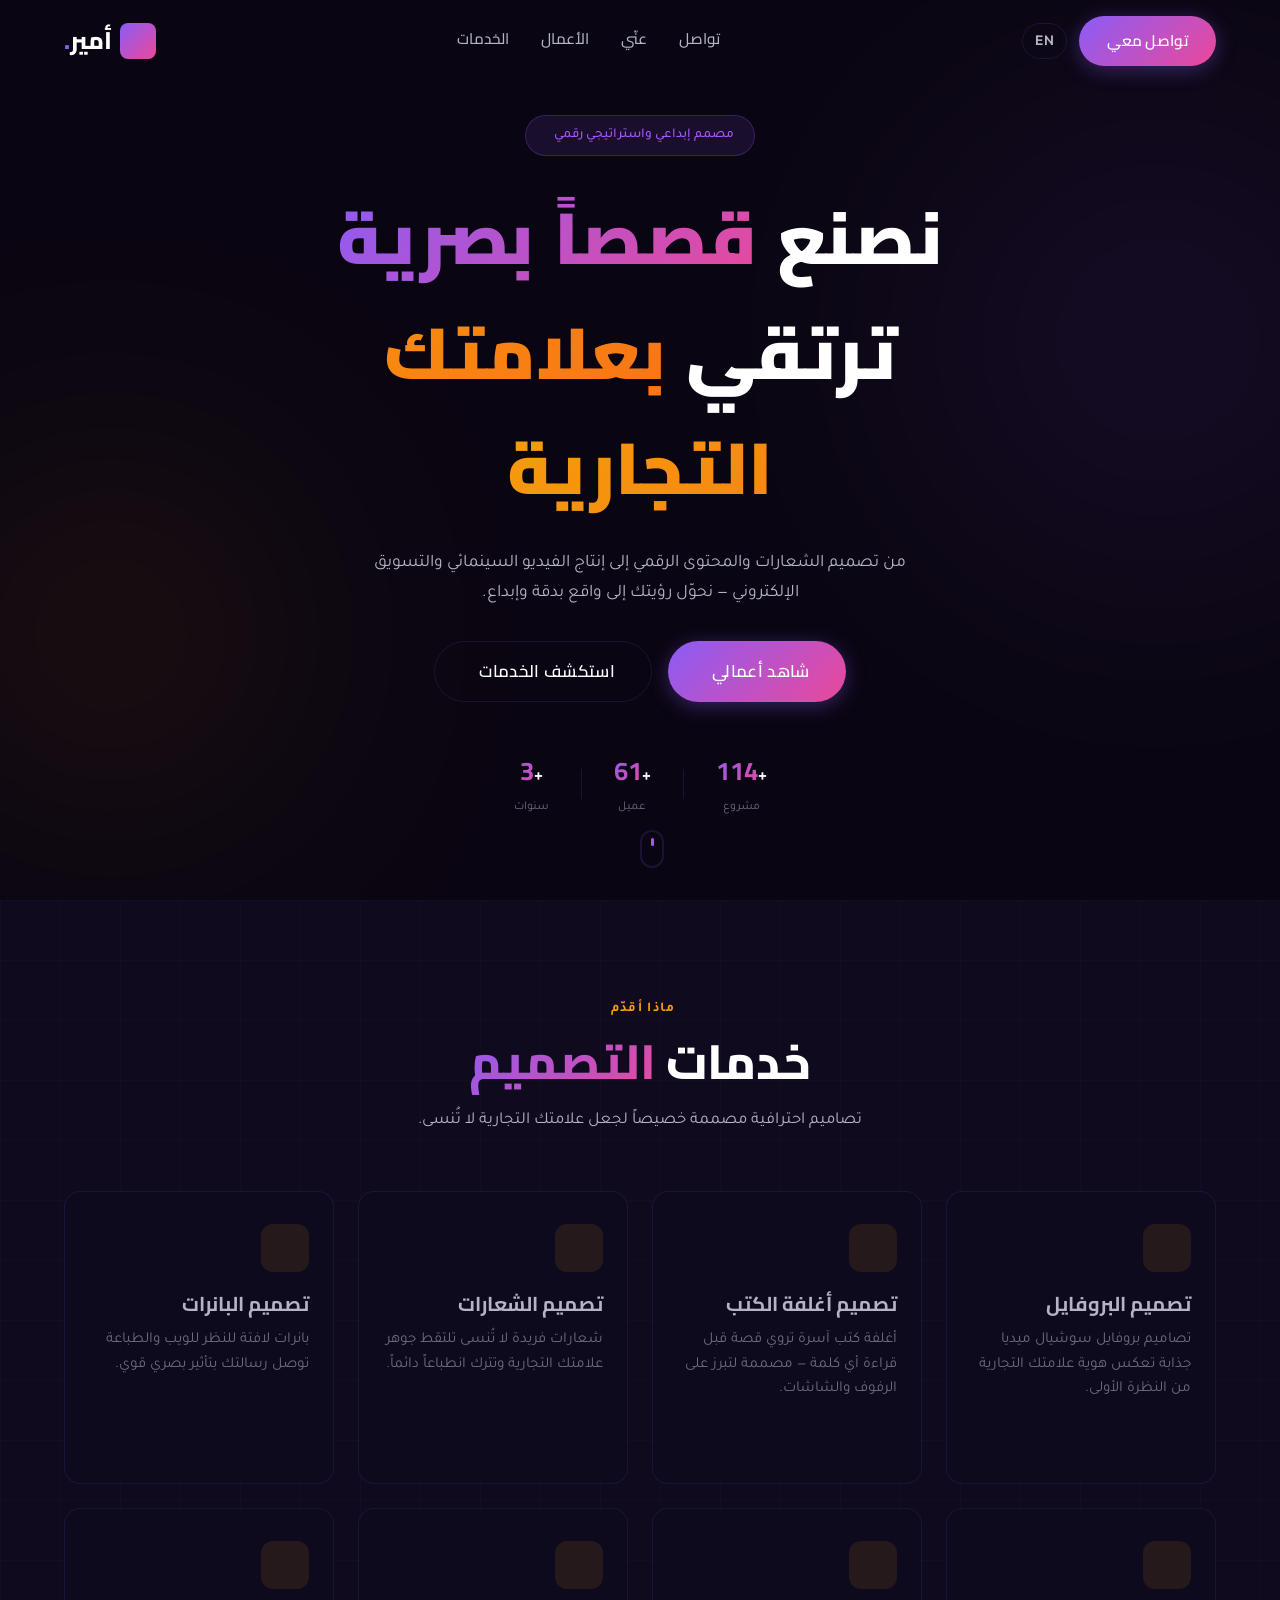
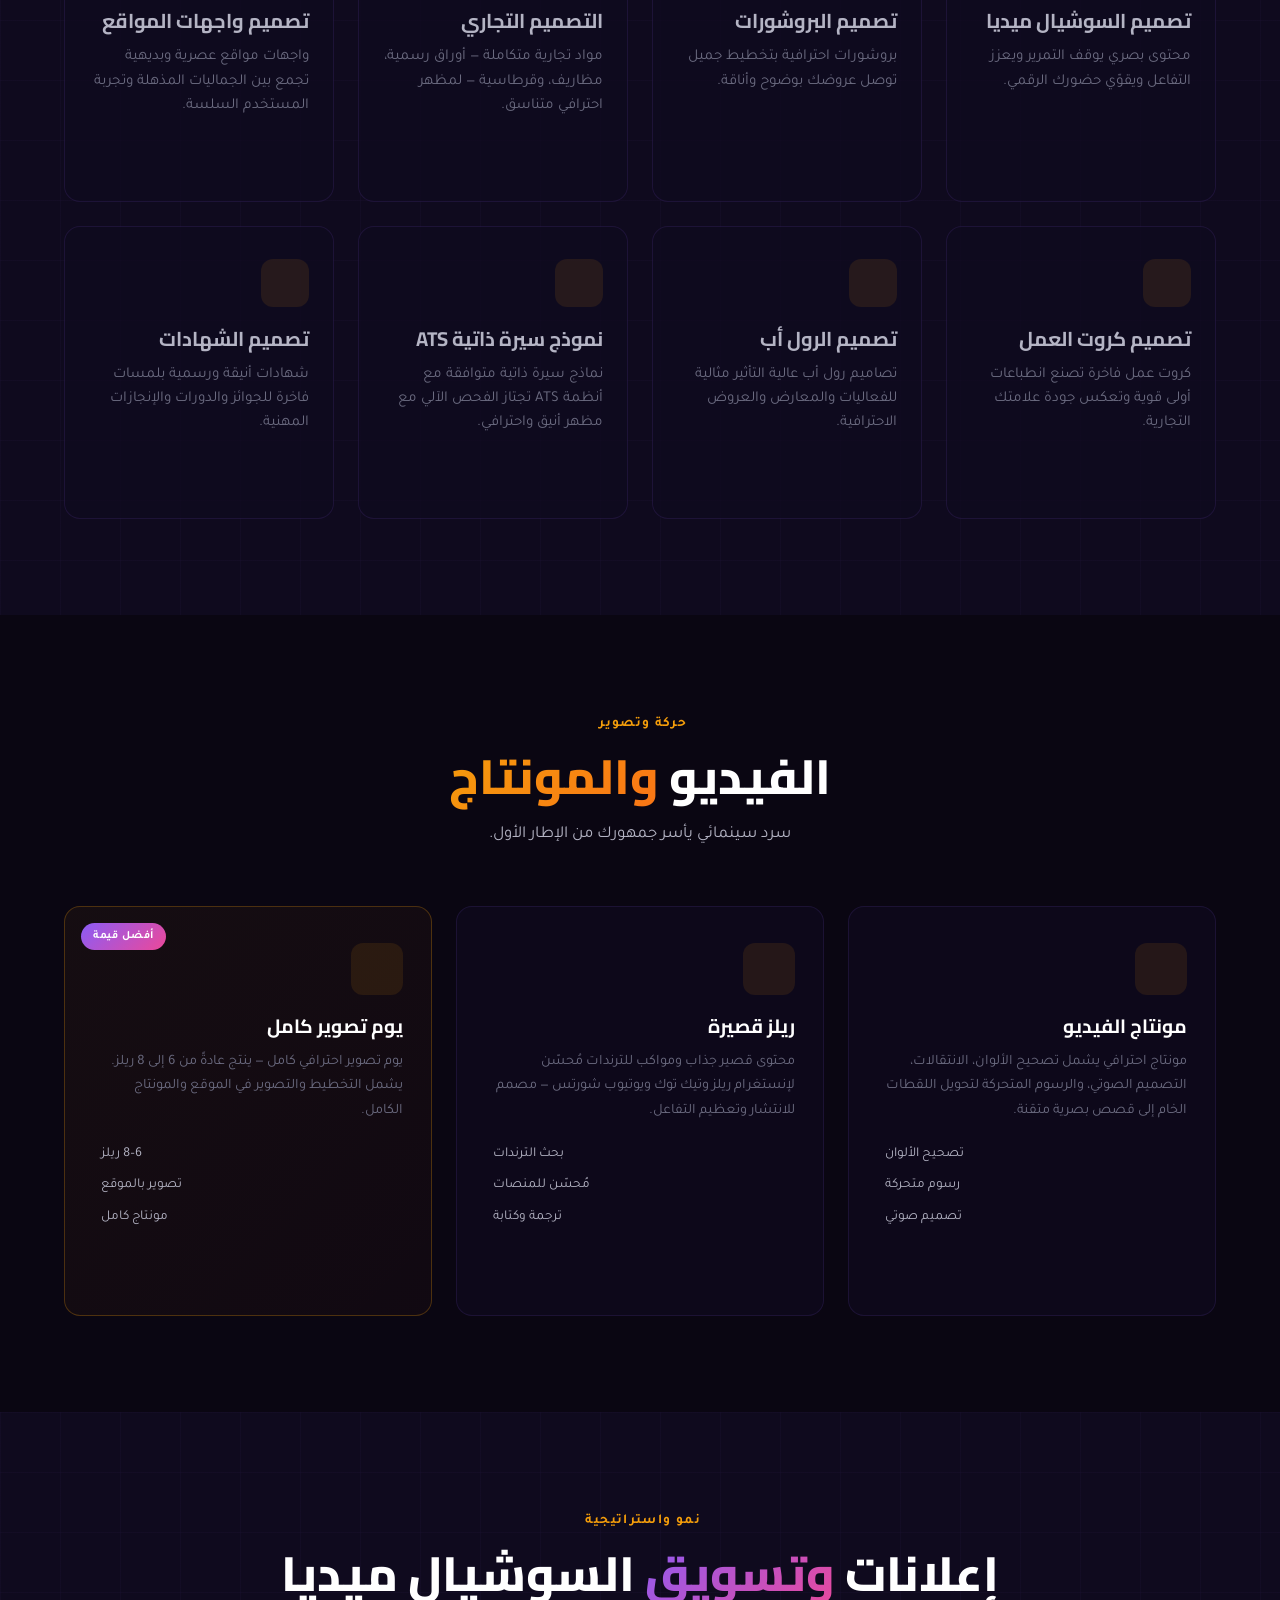
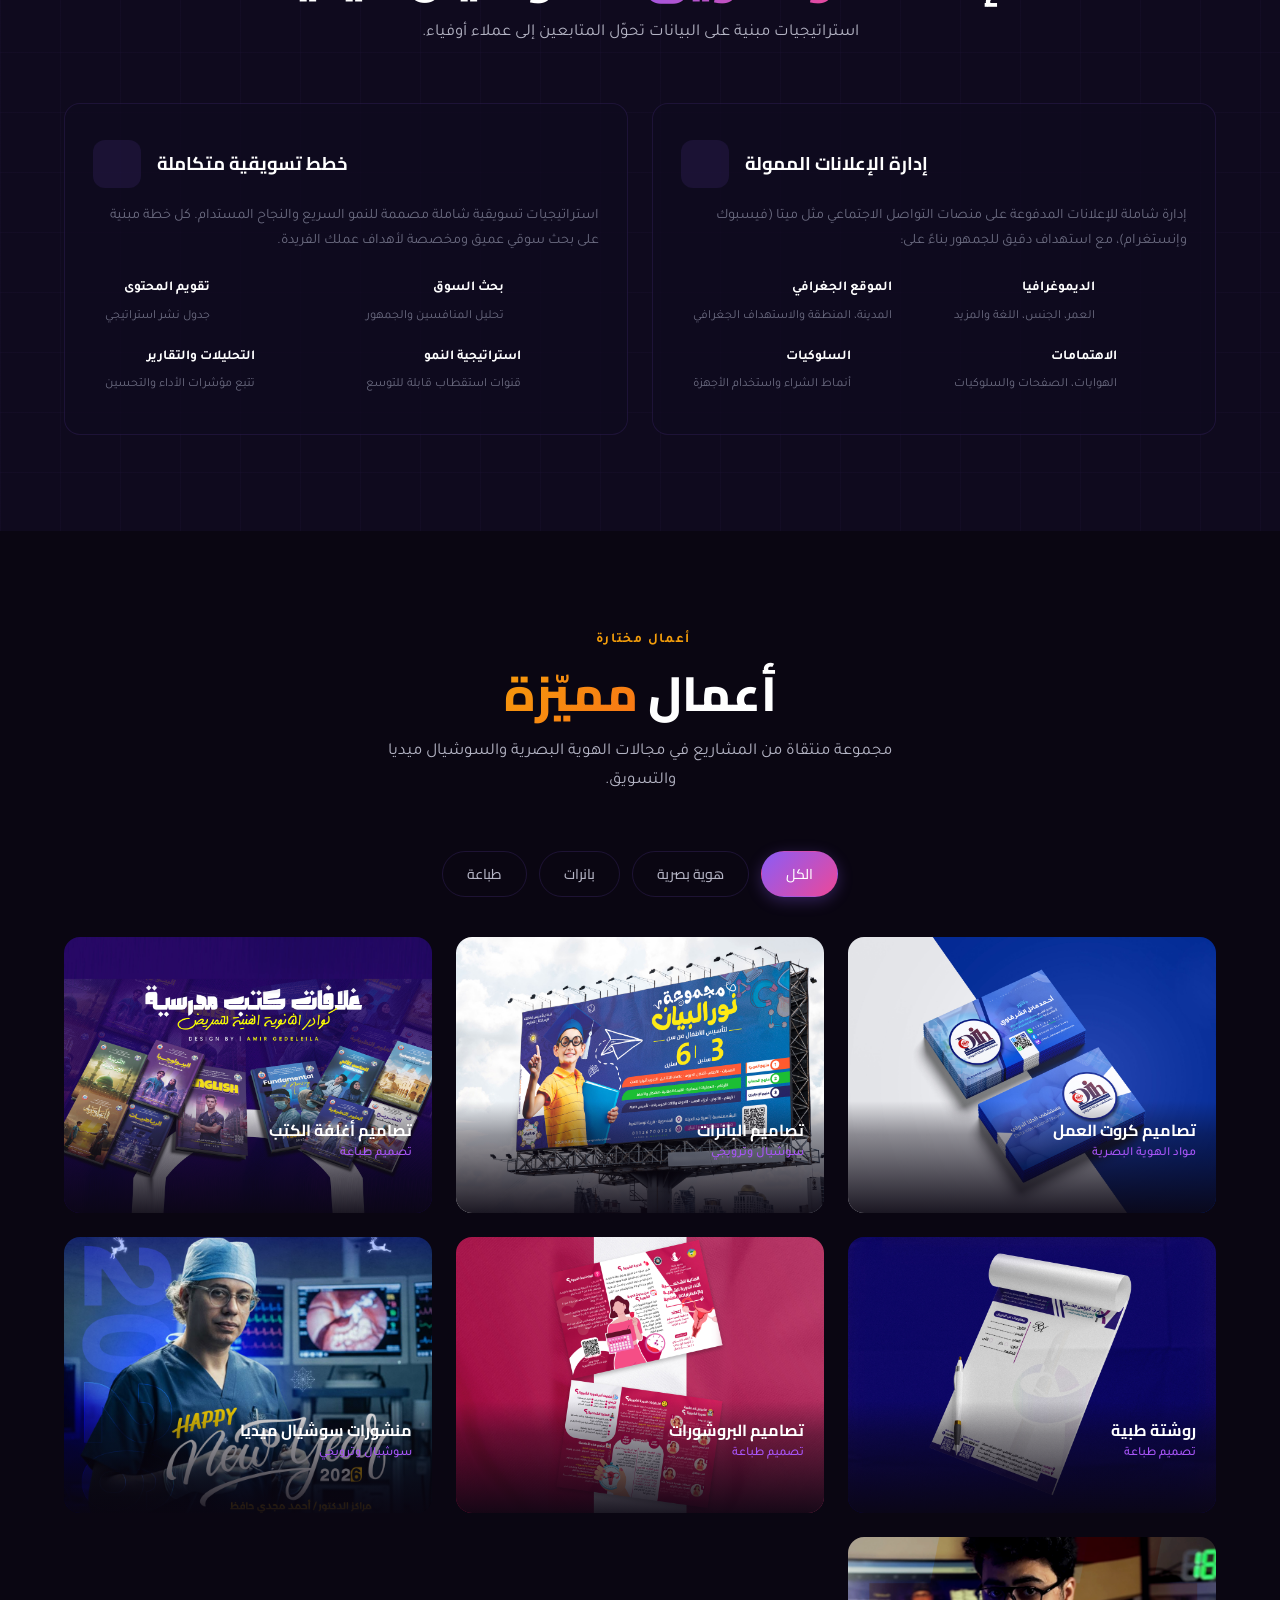
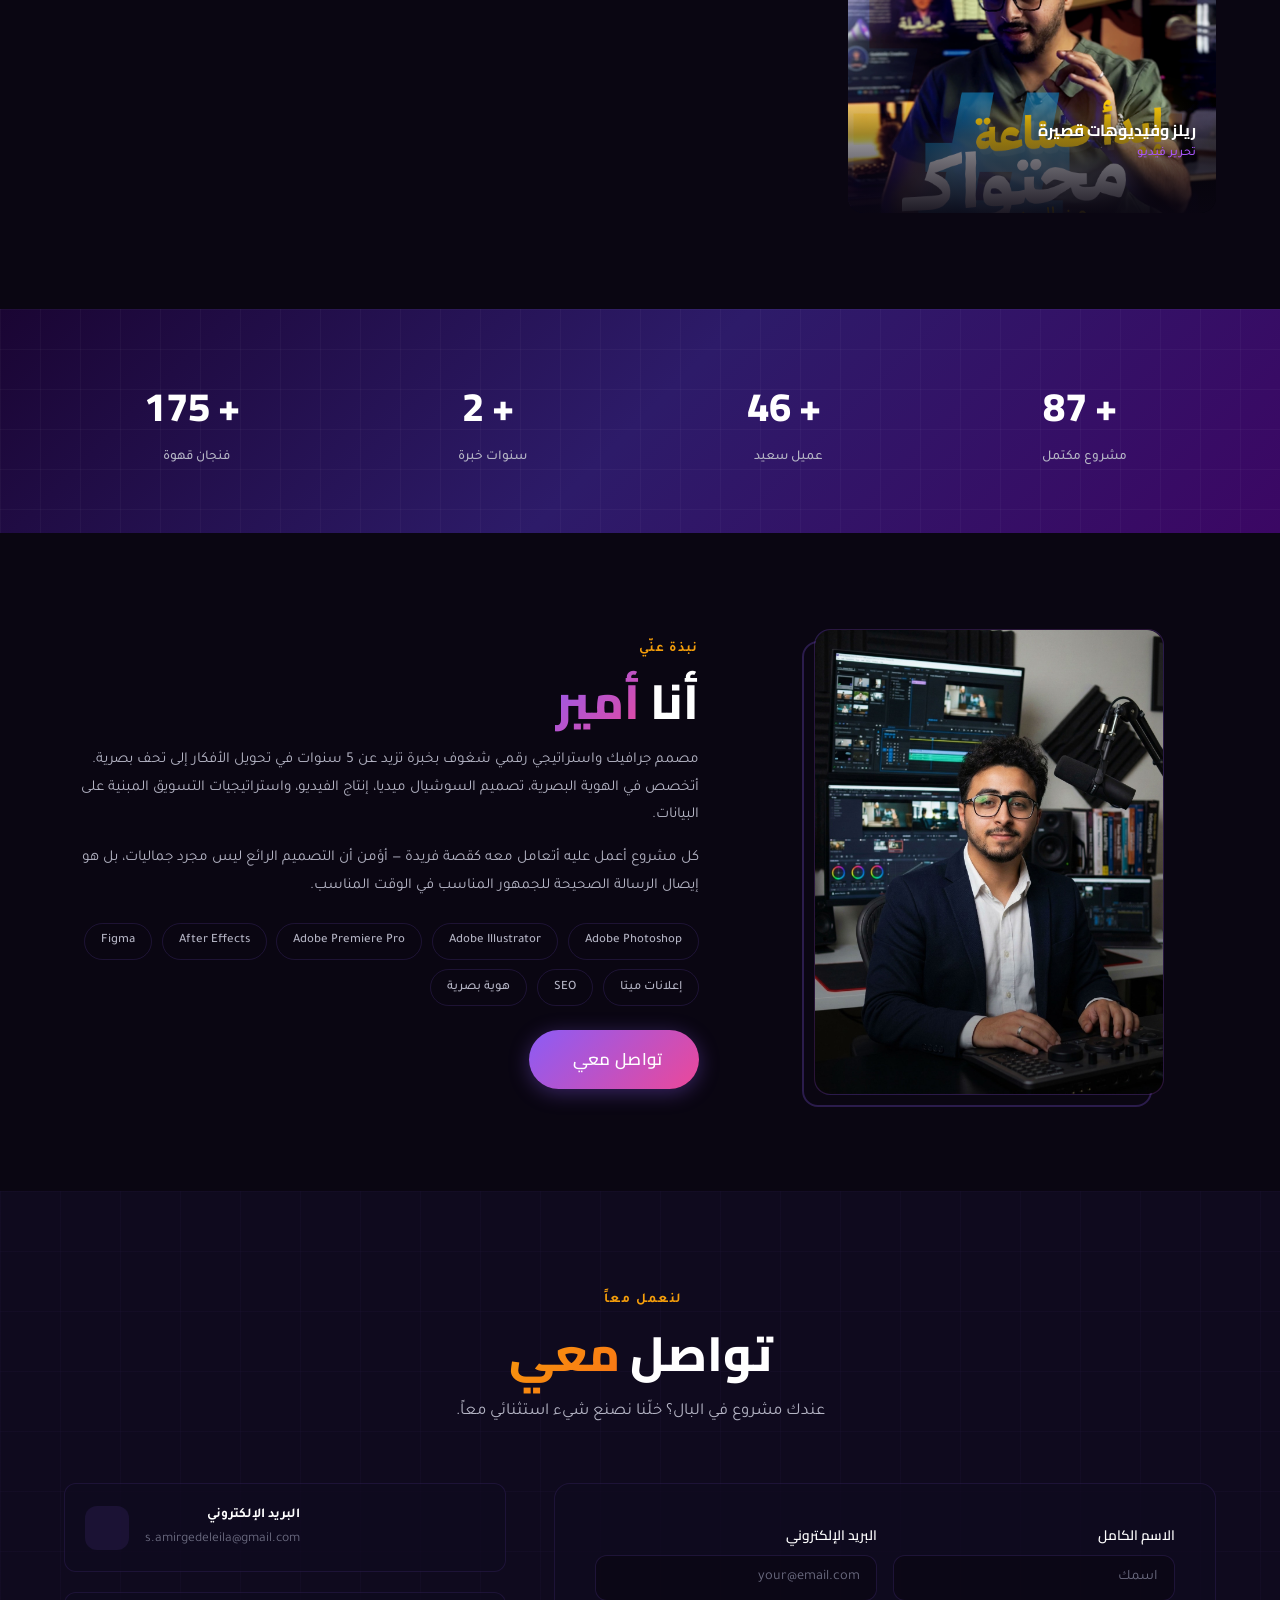
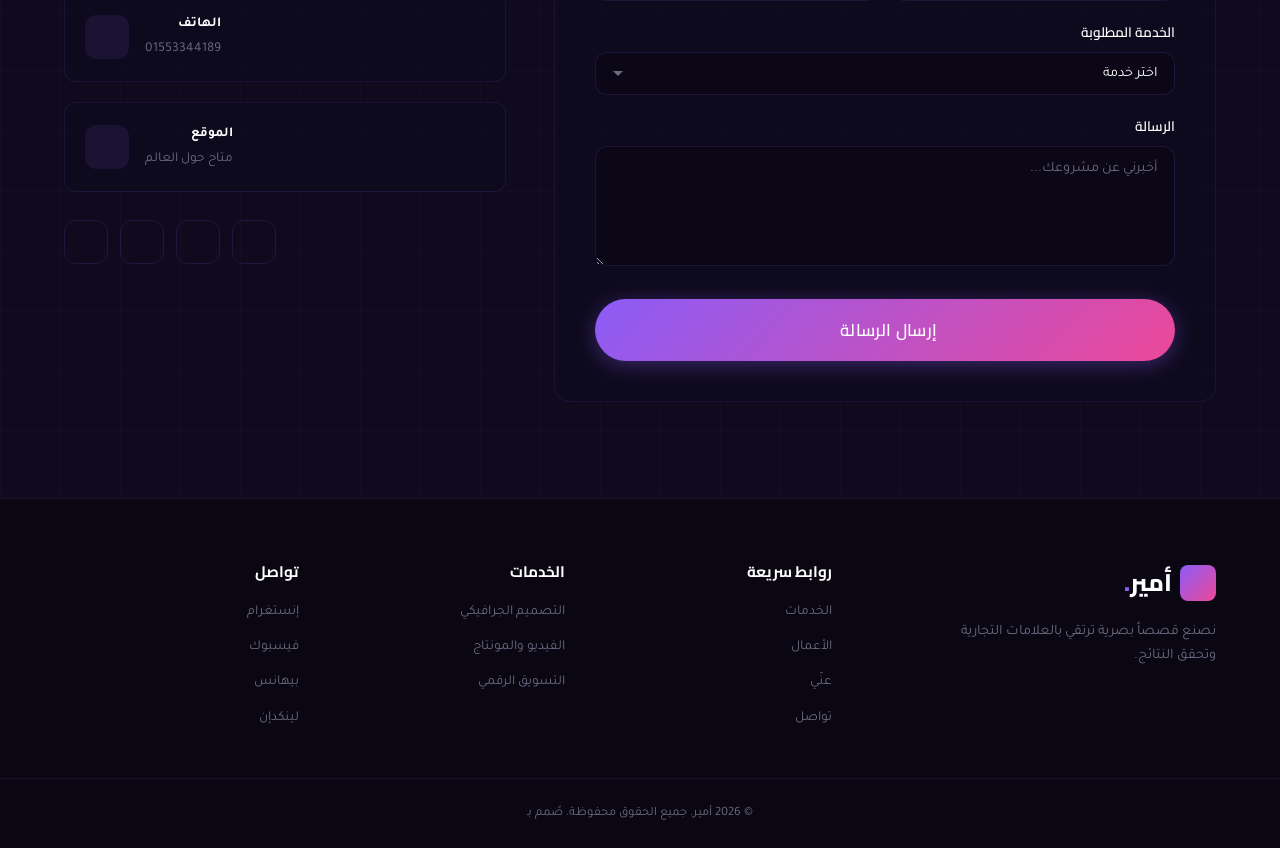
==== commit 9fc8b9c5: "The Interactive Service Cards" ====
--- a/ar.html
+++ b/ar.html
@@ -4,7 +4,8 @@
 <head>
     <meta charset="UTF-8" />
     <meta name="viewport" content="width=device-width, initial-scale=1.0" />
-    <title>أمير — مصمم جرافيك إبداعي واستراتيجي رقمي</title>
+    <title>أمير — مصمم جرافيك مبدع وخبير إستراتيجيات رقمية</title>
+    <link rel="icon" type="image/png" href="images/favicon.png" />
     <meta name="description"
         content="بورتفوليو أمير — مصمم جرافيك محترف، مونتير فيديو، واستراتيجي تسويق رقمي. تصميم شعارات، هوية بصرية، محتوى سوشيال ميديا، إنتاج فيديو، وإدارة إعلانات ممولة." />
     <meta name="keywords"
@@ -126,72 +127,108 @@
                     <div class="service-icon"><i class="ph ph-user-circle"></i></div>
                     <h3>تصميم البروفايل</h3>
                     <p>تصاميم بروفايل سوشيال ميديا جذابة تعكس هوية علامتك التجارية من النظرة الأولى.</p>
+                    <a href="#portfolio" class="service-link"
+                        onclick="document.querySelector('.filter-btn[data-filter=\'social\']')?.click()">عرض الأعمال <i
+                            class="ph ph-arrow-left"></i></a>
                 </div>
 
                 <div class="service-card">
                     <div class="service-icon"><i class="ph ph-book-open"></i></div>
                     <h3>تصميم أغلفة الكتب</h3>
                     <p>أغلفة كتب آسرة تروي قصة قبل قراءة أي كلمة — مصممة لتبرز على الرفوف والشاشات.</p>
+                    <a href="#portfolio" class="service-link"
+                        onclick="document.querySelector('.filter-btn[data-filter=\'bookcovers\']')?.click()">عرض الأعمال
+                        <i class="ph ph-arrow-left"></i></a>
                 </div>
 
                 <div class="service-card">
                     <div class="service-icon"><i class="ph ph-crown"></i></div>
                     <h3>تصميم الشعارات</h3>
                     <p>شعارات فريدة لا تُنسى تلتقط جوهر علامتك التجارية وتترك انطباعاً دائماً.</p>
+                    <a href="#portfolio" class="service-link"
+                        onclick="document.querySelector('.filter-btn[data-filter=\'all\']')?.click()">عرض الأعمال <i
+                            class="ph ph-arrow-left"></i></a>
                 </div>
 
                 <div class="service-card">
                     <div class="service-icon"><i class="ph ph-flag-banner"></i></div>
                     <h3>تصميم البانرات</h3>
                     <p>بانرات لافتة للنظر للويب والطباعة توصل رسالتك بتأثير بصري قوي.</p>
+                    <a href="#portfolio" class="service-link"
+                        onclick="document.querySelector('.filter-btn[data-filter=\'banners\']')?.click()">عرض الأعمال <i
+                            class="ph ph-arrow-left"></i></a>
                 </div>
 
                 <div class="service-card">
                     <div class="service-icon"><i class="ph ph-instagram-logo"></i></div>
                     <h3>تصميم السوشيال ميديا</h3>
                     <p>محتوى بصري يوقف التمرير ويعزز التفاعل ويقوّي حضورك الرقمي.</p>
+                    <a href="#portfolio" class="service-link"
+                        onclick="document.querySelector('.filter-btn[data-filter=\'social\']')?.click()">عرض الأعمال <i
+                            class="ph ph-arrow-left"></i></a>
                 </div>
 
                 <div class="service-card">
                     <div class="service-icon"><i class="ph ph-newspaper-clipping"></i></div>
                     <h3>تصميم البروشورات</h3>
                     <p>بروشورات احترافية بتخطيط جميل توصل عروضك بوضوح وأناقة.</p>
+                    <a href="#portfolio" class="service-link"
+                        onclick="document.querySelector('.filter-btn[data-filter=\'brochures\']')?.click()">عرض الأعمال
+                        <i class="ph ph-arrow-left"></i></a>
                 </div>
 
                 <div class="service-card">
                     <div class="service-icon"><i class="ph ph-briefcase"></i></div>
                     <h3>التصميم التجاري</h3>
                     <p>مواد تجارية متكاملة — أوراق رسمية، مظاريف، وقرطاسية — لمظهر احترافي متناسق.</p>
+                    <a href="#portfolio" class="service-link"
+                        onclick="document.querySelector('.filter-btn[data-filter=\'businesscards\']')?.click()">عرض
+                        الأعمال <i class="ph ph-arrow-left"></i></a>
                 </div>
 
                 <div class="service-card">
                     <div class="service-icon"><i class="ph ph-browser"></i></div>
                     <h3>تصميم واجهات المواقع</h3>
                     <p>واجهات مواقع عصرية وبديهية تجمع بين الجماليات المذهلة وتجربة المستخدم السلسة.</p>
+                    <a href="#portfolio" class="service-link"
+                        onclick="document.querySelector('.filter-btn[data-filter=\'all\']')?.click()">عرض الأعمال <i
+                            class="ph ph-arrow-left"></i></a>
                 </div>
 
                 <div class="service-card">
                     <div class="service-icon"><i class="ph ph-identification-card"></i></div>
                     <h3>تصميم كروت العمل</h3>
                     <p>كروت عمل فاخرة تصنع انطباعات أولى قوية وتعكس جودة علامتك التجارية.</p>
+                    <a href="#portfolio" class="service-link"
+                        onclick="document.querySelector('.filter-btn[data-filter=\'businesscards\']')?.click()">عرض
+                        الأعمال <i class="ph ph-arrow-left"></i></a>
                 </div>
 
                 <div class="service-card">
                     <div class="service-icon"><i class="ph ph-scroll"></i></div>
                     <h3>تصميم الرول أب</h3>
                     <p>تصاميم رول أب عالية التأثير مثالية للفعاليات والمعارض والعروض الاحترافية.</p>
+                    <a href="#portfolio" class="service-link"
+                        onclick="document.querySelector('.filter-btn[data-filter=\'banners\']')?.click()">عرض الأعمال <i
+                            class="ph ph-arrow-left"></i></a>
                 </div>
 
                 <div class="service-card">
                     <div class="service-icon"><i class="ph ph-file-text"></i></div>
                     <h3>نموذج سيرة ذاتية ATS</h3>
                     <p>نماذج سيرة ذاتية متوافقة مع أنظمة ATS تجتاز الفحص الآلي مع مظهر أنيق واحترافي.</p>
+                    <a href="#portfolio" class="service-link"
+                        onclick="document.querySelector('.filter-btn[data-filter=\'all\']')?.click()">عرض الأعمال <i
+                            class="ph ph-arrow-left"></i></a>
                 </div>
 
                 <div class="service-card">
                     <div class="service-icon"><i class="ph ph-certificate"></i></div>
                     <h3>تصميم الشهادات</h3>
                     <p>شهادات أنيقة ورسمية بلمسات فاخرة للجوائز والدورات والإنجازات المهنية.</p>
+                    <a href="#portfolio" class="service-link"
+                        onclick="document.querySelector('.filter-btn[data-filter=\'all\']')?.click()">عرض الأعمال <i
+                            class="ph ph-arrow-left"></i></a>
                 </div>
 
             </div>
@@ -219,6 +256,9 @@
                         <li><i class="ph ph-check-circle"></i> رسوم متحركة</li>
                         <li><i class="ph ph-check-circle"></i> تصميم صوتي</li>
                     </ul>
+                    <a href="#portfolio" class="service-link"
+                        onclick="document.querySelector('.filter-btn[data-filter=\'reels\']')?.click()">عرض الأعمال <i
+                            class="ph ph-arrow-left"></i></a>
                 </div>
 
                 <div class="video-card">
@@ -231,6 +271,9 @@
                         <li><i class="ph ph-check-circle"></i> مُحسّن للمنصات</li>
                         <li><i class="ph ph-check-circle"></i> ترجمة وكتابة</li>
                     </ul>
+                    <a href="#portfolio" class="service-link"
+                        onclick="document.querySelector('.filter-btn[data-filter=\'reels\']')?.click()">عرض الأعمال <i
+                            class="ph ph-arrow-left"></i></a>
                 </div>
 
                 <div class="video-card video-card--highlight">
@@ -243,6 +286,9 @@
                         <li><i class="ph ph-check-circle"></i> تصوير بالموقع</li>
                         <li><i class="ph ph-check-circle"></i> مونتاج كامل</li>
                     </ul>
+                    <a href="#portfolio" class="service-link"
+                        onclick="document.querySelector('.filter-btn[data-filter=\'reels\']')?.click()">عرض الأعمال <i
+                            class="ph ph-arrow-left"></i></a>
                     <span class="featured-badge">أفضل قيمة</span>
                 </div>
 
--- a/styles.css
+++ b/styles.css
@@ -791,15 +791,43 @@
 }
 
 .service-card h3 {
-    font-size: 1.1rem;
-    font-weight: 700;
-    margin-bottom: 0.6rem;
+    font-size: 1.25rem;
+    margin-bottom: 0.75rem;
+    color: var(--text-light);
 }
 
 .service-card p {
+    color: var(--text-muted);
+    font-size: 0.95rem;
+    line-height: 1.6;
+}
+
+.service-link {
+    display: inline-flex;
+    align-items: center;
+    gap: 0.5rem;
+    margin-top: 1.5rem;
+    color: var(--gold);
+    font-weight: 500;
     font-size: 0.9rem;
-    line-height: 1.6;
-    color: var(--text-muted);
+    text-decoration: none;
+    opacity: 0;
+    transform: translateY(10px);
+    transition: var(--transition-base);
+}
+
+.service-card:hover .service-link,
+.video-card:hover .service-link {
+    opacity: 1;
+    transform: translateY(0);
+}
+
+.service-link i {
+    transition: transform 0.3s ease;
+}
+
+.service-link:hover i {
+    transform: translateX(4px);
 }
 
 .service-card--featured {
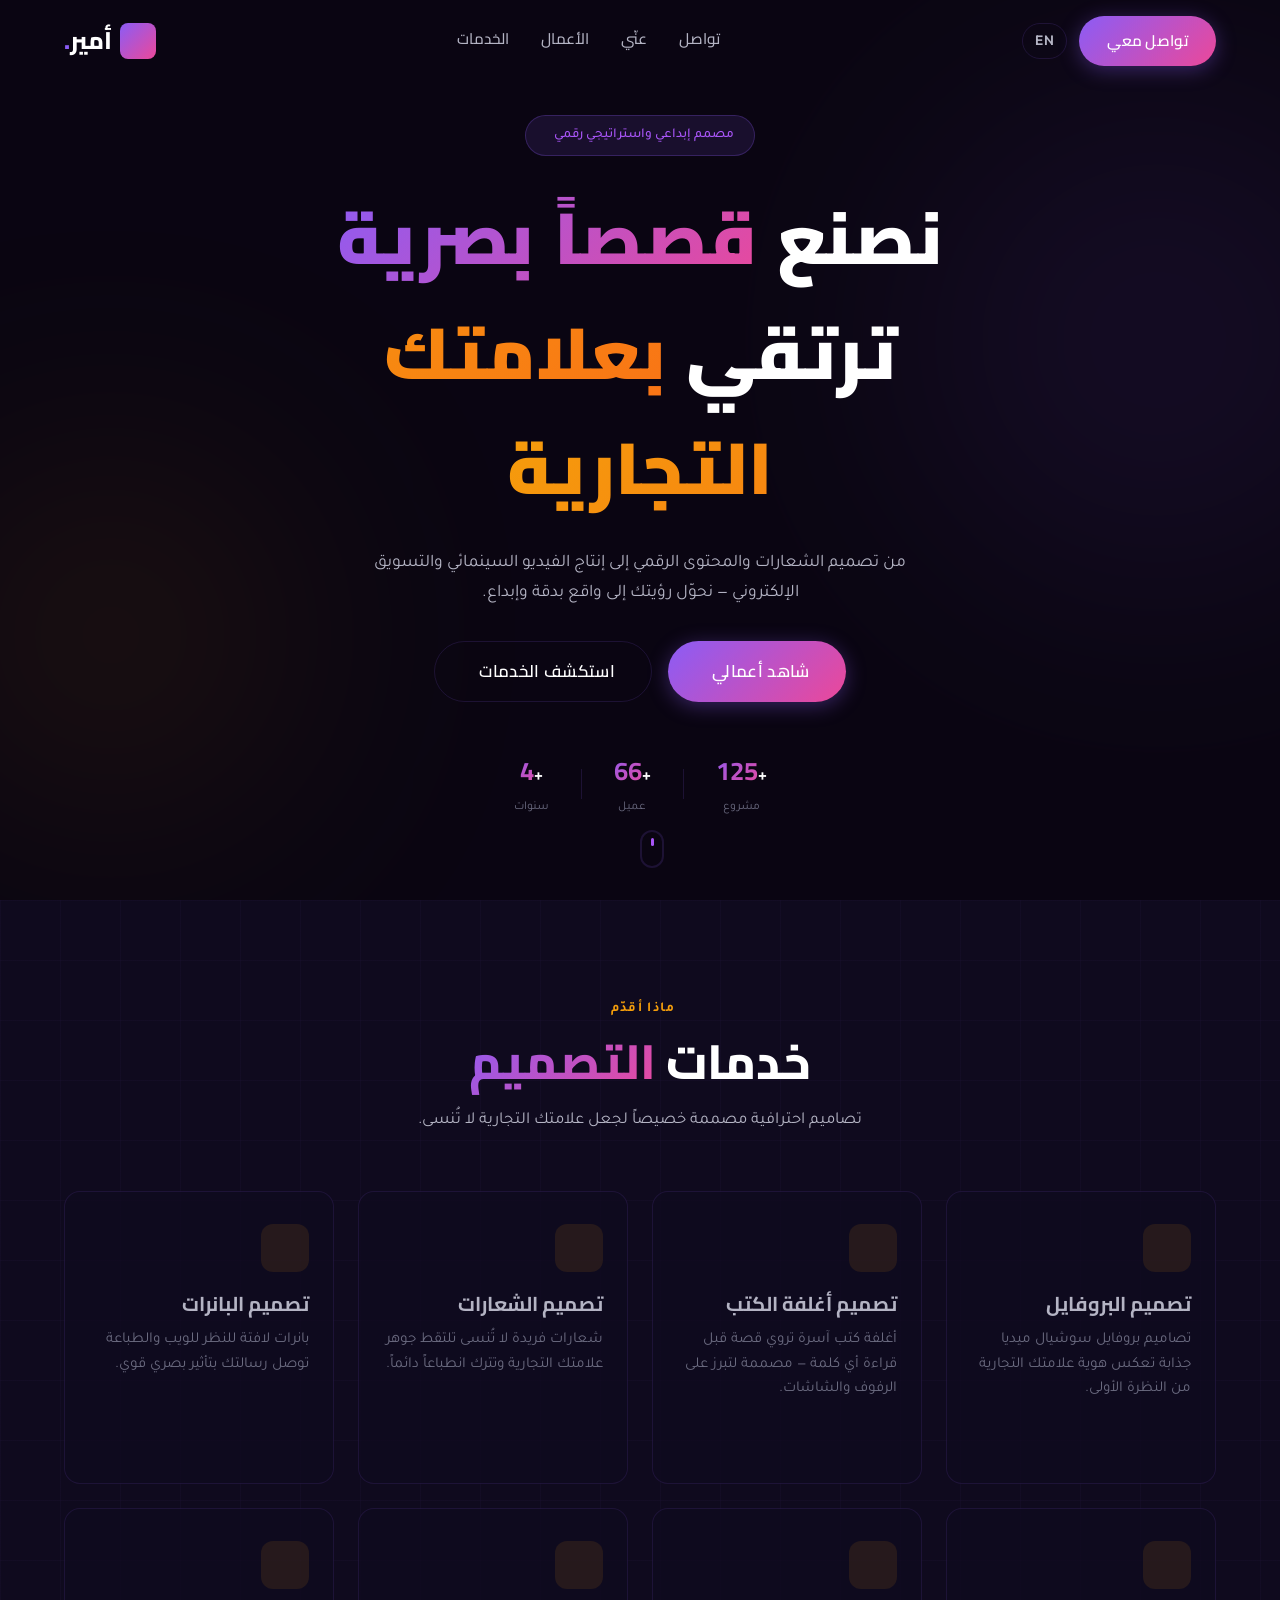
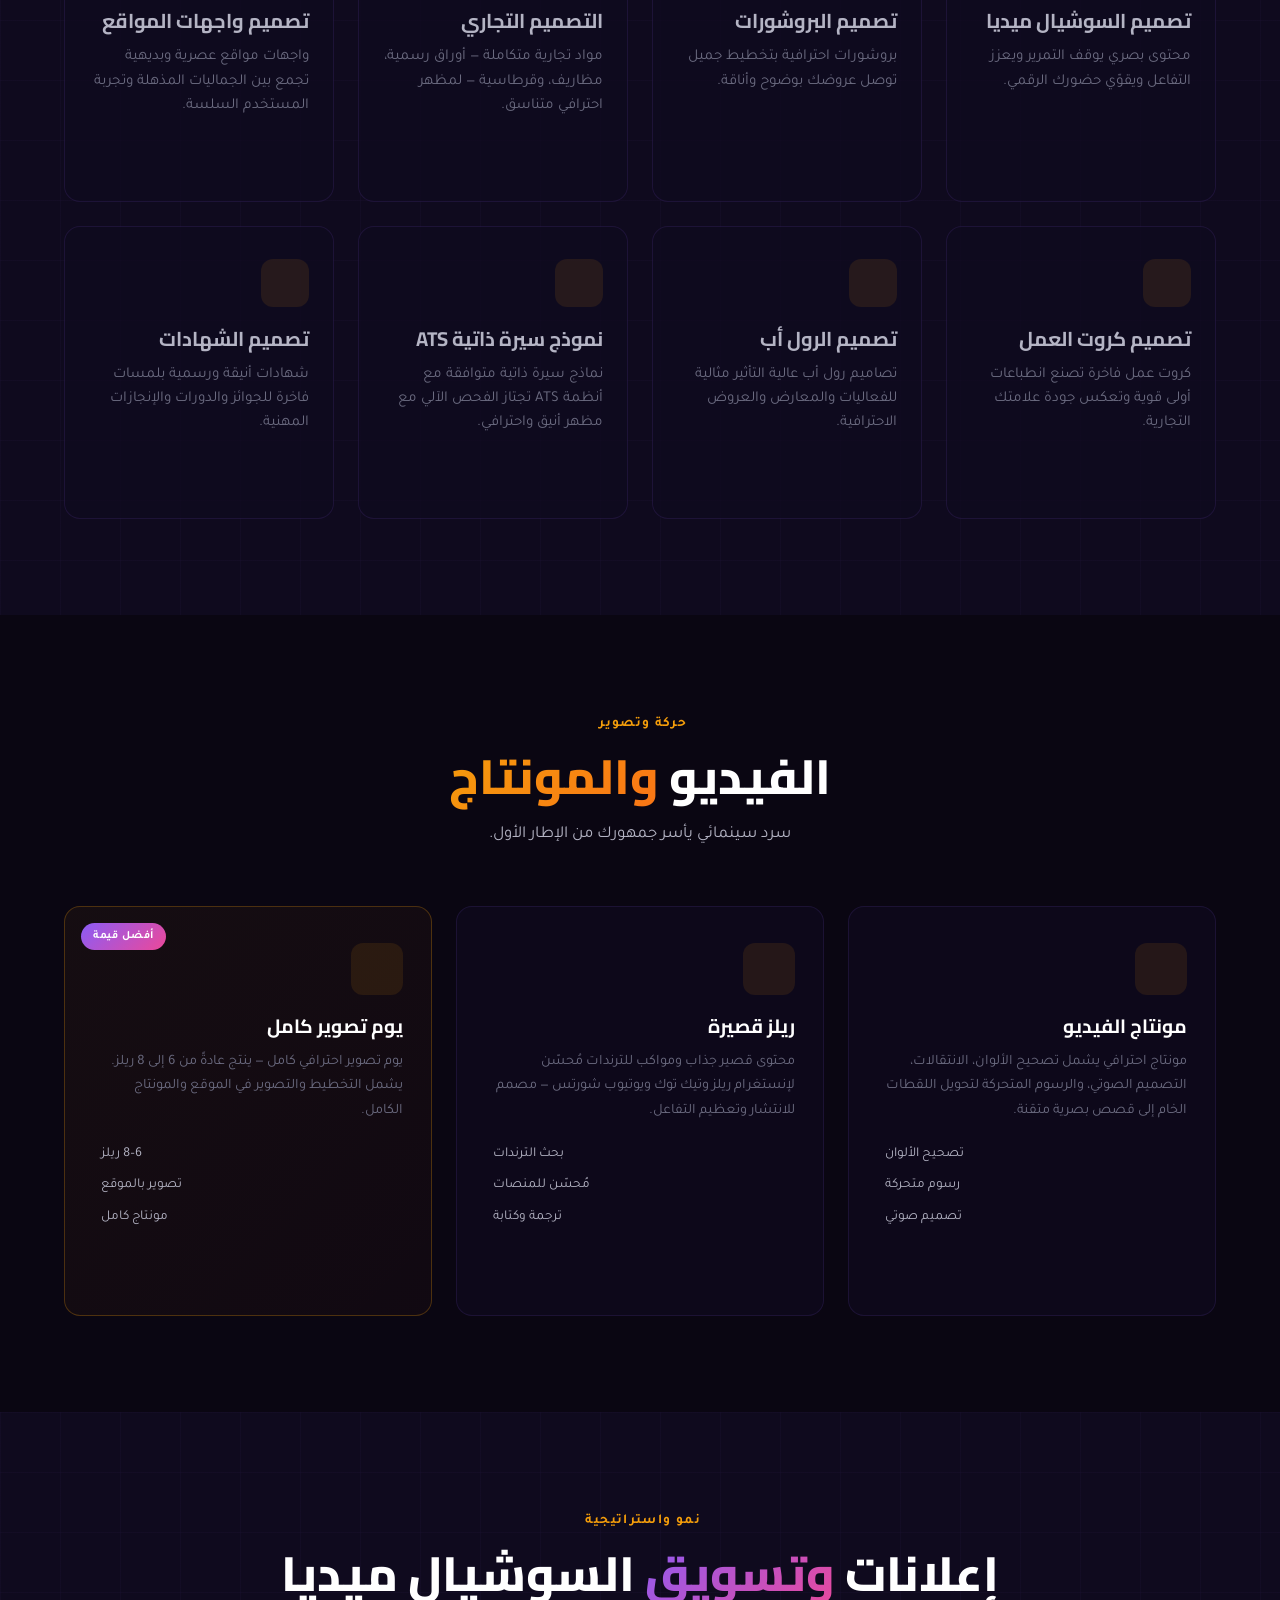
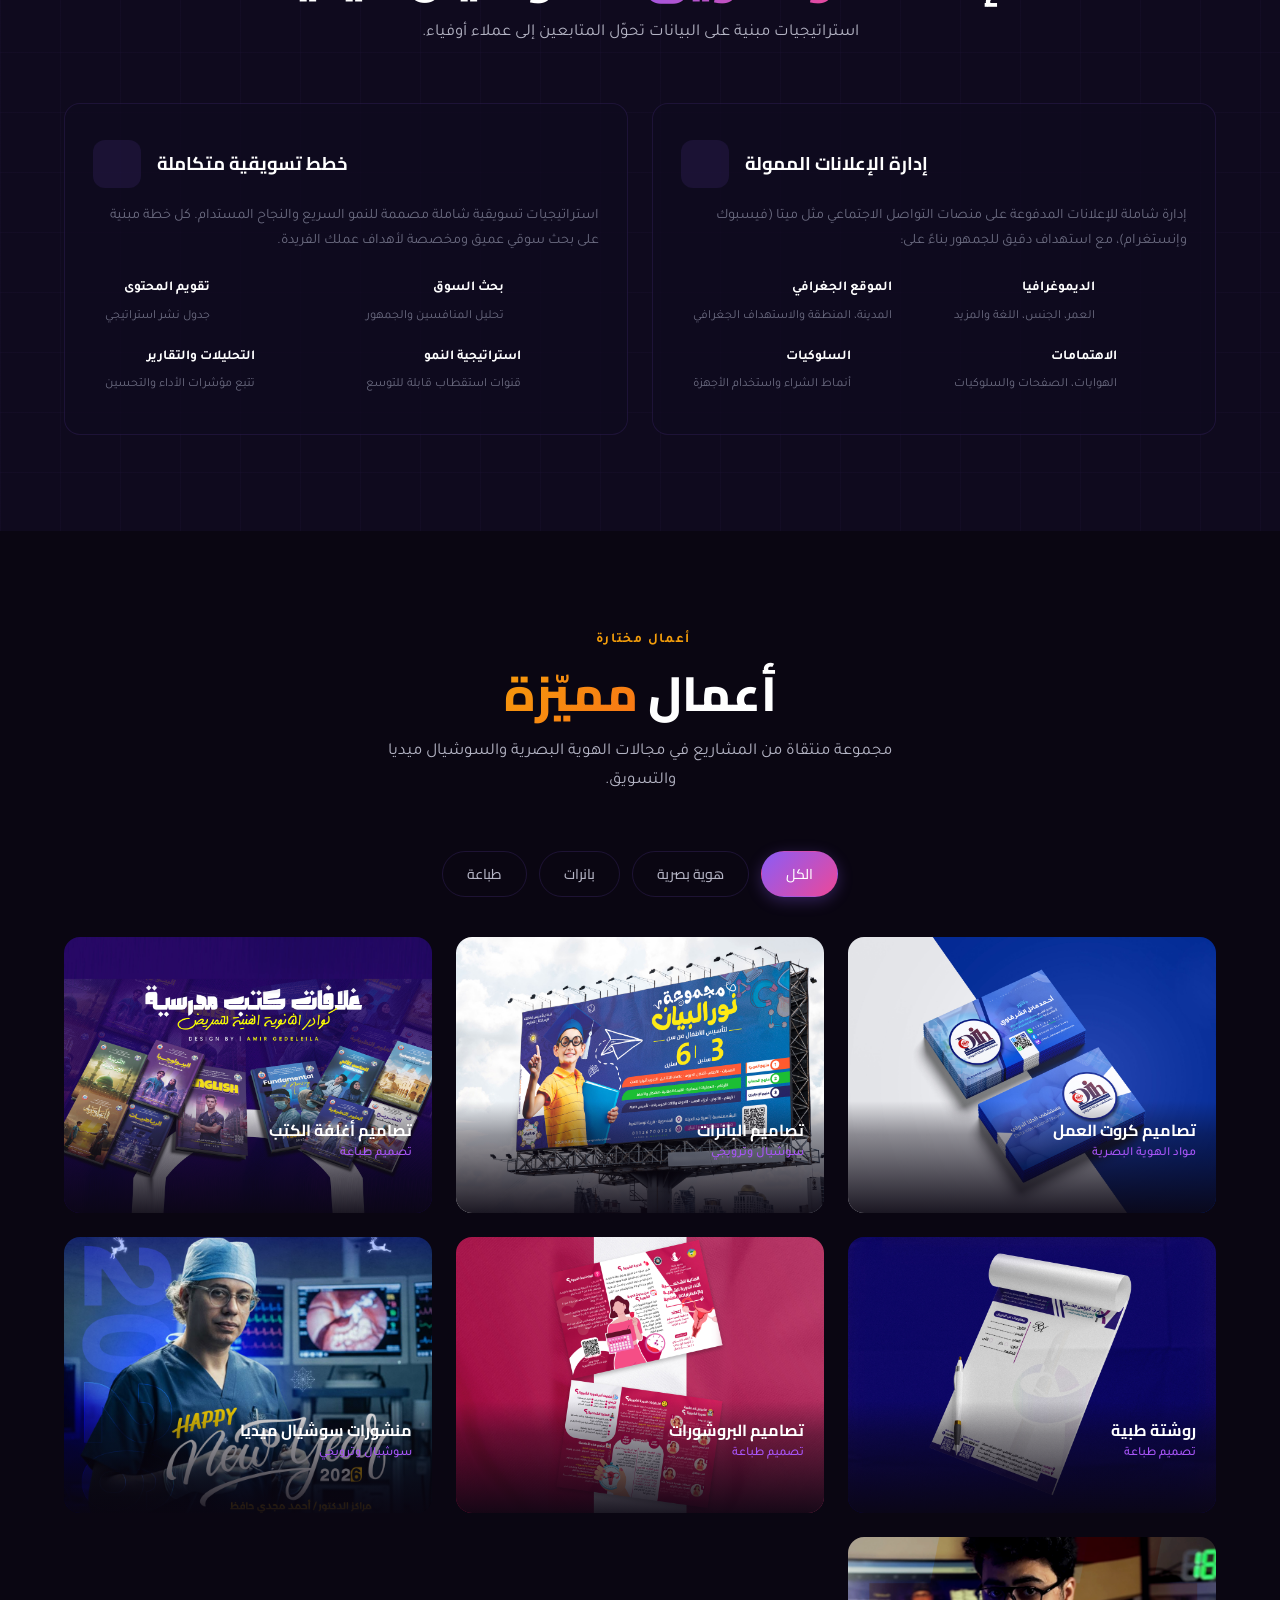
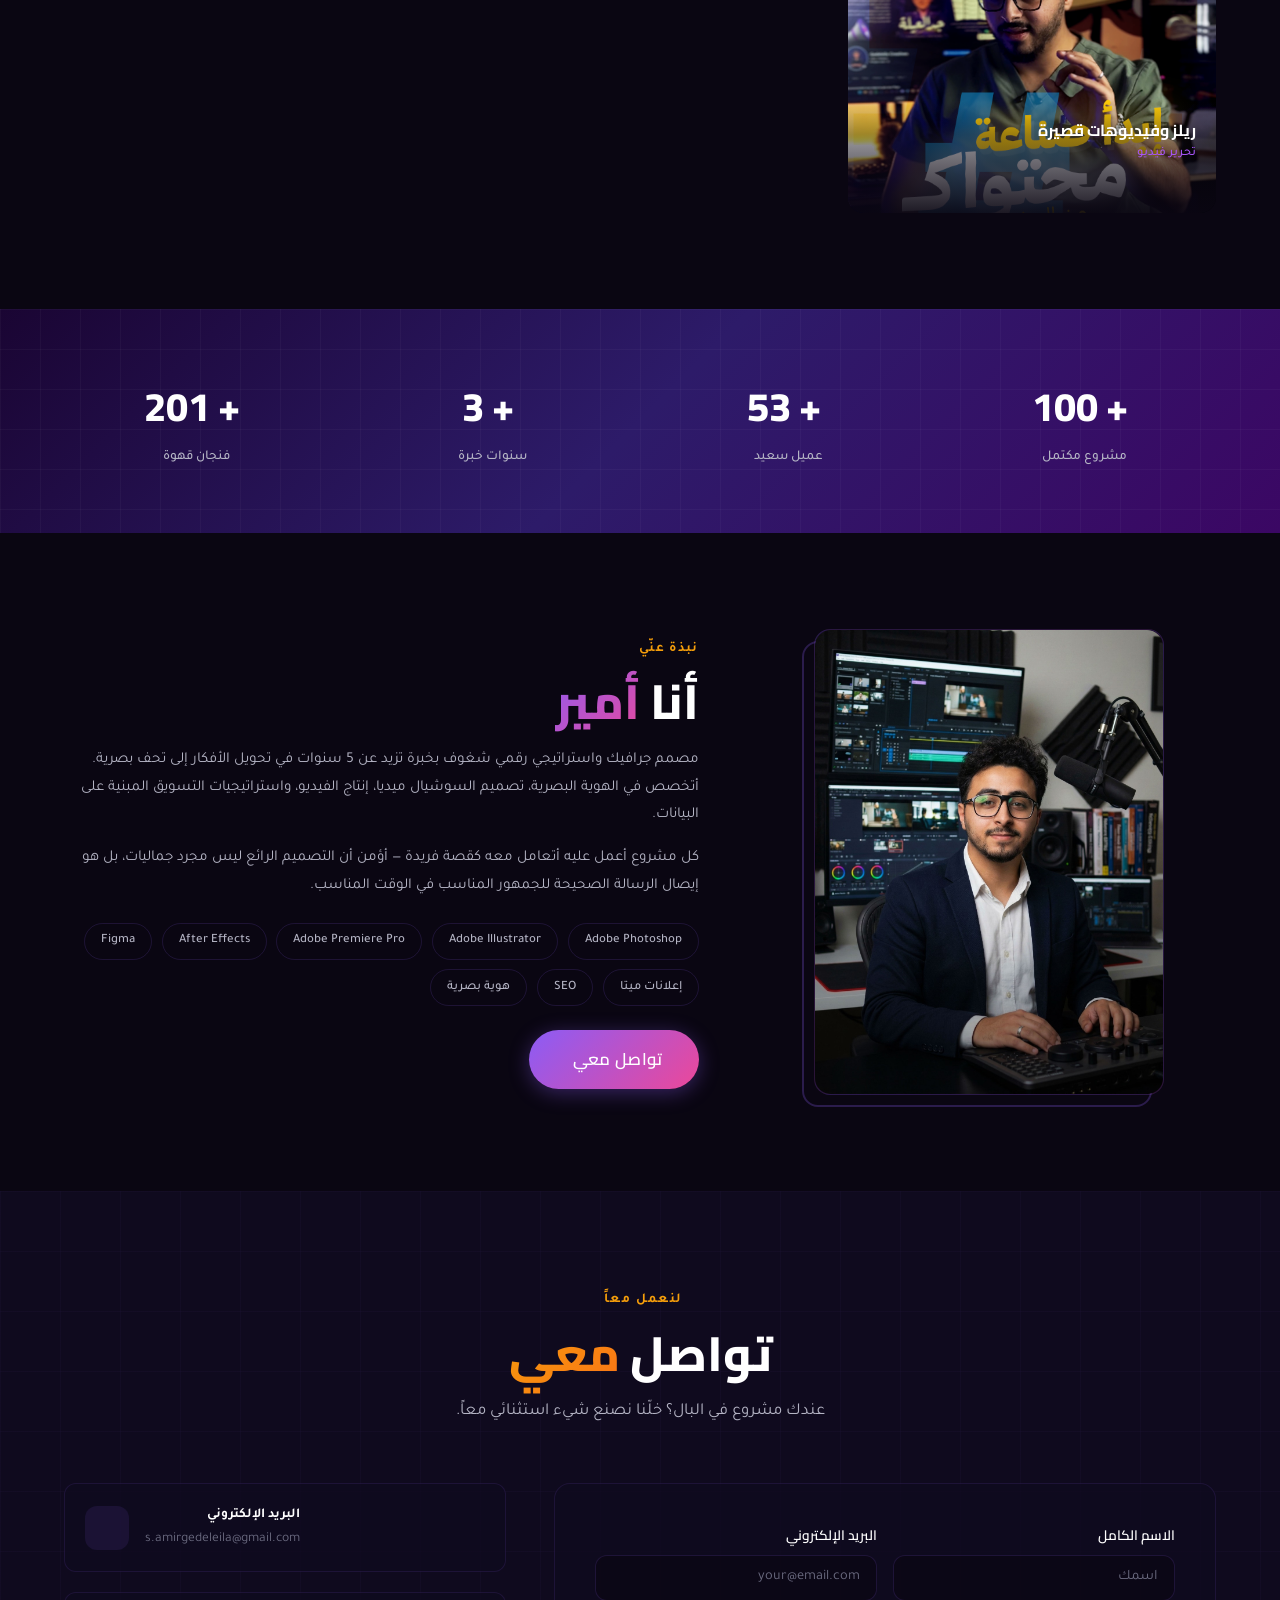
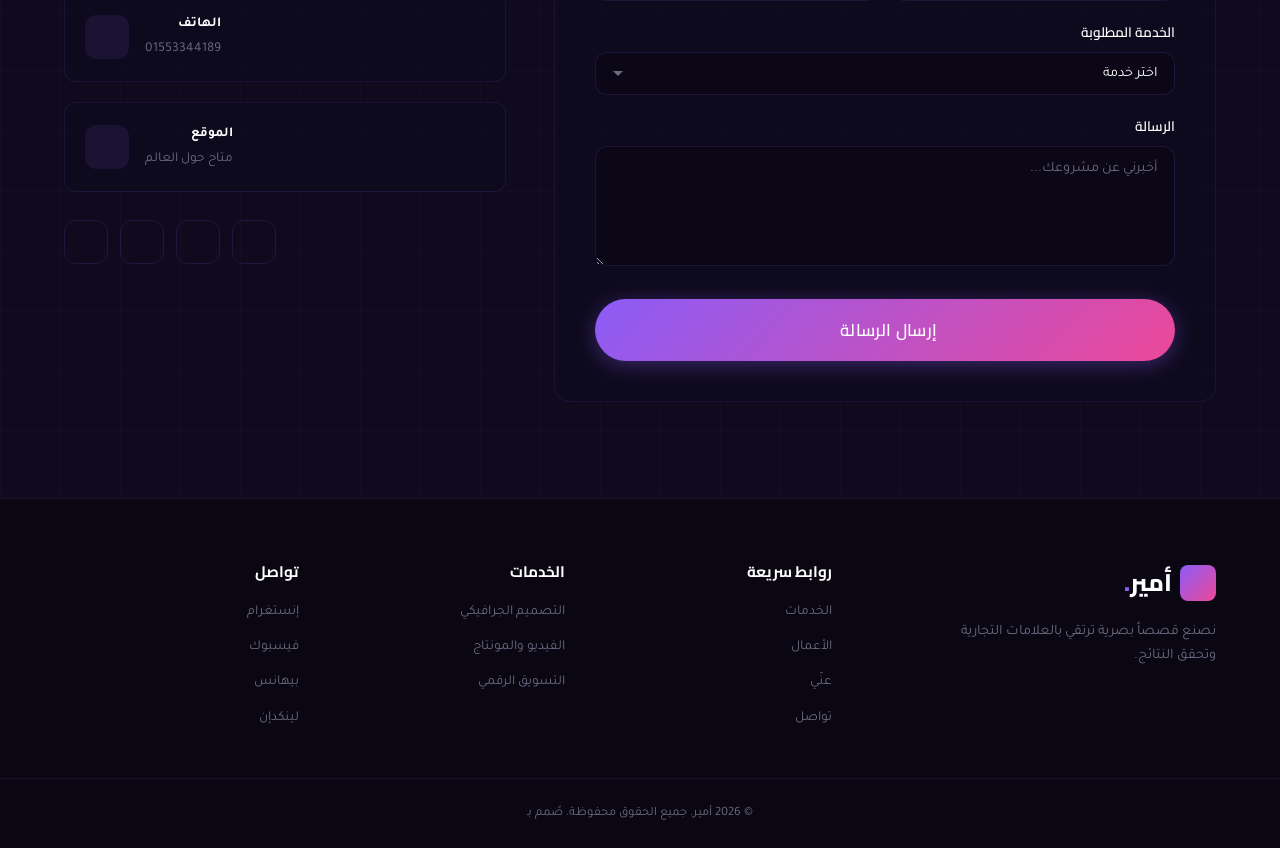
==== commit 38a2e275: "added logo, and fixed routing from services to portfolio sections" ====
--- a/ar.html
+++ b/ar.html
@@ -128,7 +128,7 @@
                     <h3>تصميم البروفايل</h3>
                     <p>تصاميم بروفايل سوشيال ميديا جذابة تعكس هوية علامتك التجارية من النظرة الأولى.</p>
                     <a href="#portfolio" class="service-link"
-                        onclick="document.querySelector('.filter-btn[data-filter=\'social\']')?.click()">عرض الأعمال <i
+                        onclick="document.querySelector('.filter-btn[data-filter=\'all\']')?.click()">عرض الأعمال <i
                             class="ph ph-arrow-left"></i></a>
                 </div>
 
@@ -137,7 +137,8 @@
                     <h3>تصميم أغلفة الكتب</h3>
                     <p>أغلفة كتب آسرة تروي قصة قبل قراءة أي كلمة — مصممة لتبرز على الرفوف والشاشات.</p>
                     <a href="#portfolio" class="service-link"
-                        onclick="document.querySelector('.filter-btn[data-filter=\'bookcovers\']')?.click()">عرض الأعمال
+                        onclick="document.querySelector('.portfolio-item[data-gallery=\'bookcovers\']')?.click()">عرض
+                        الأعمال
                         <i class="ph ph-arrow-left"></i></a>
                 </div>
 
@@ -155,8 +156,8 @@
                     <h3>تصميم البانرات</h3>
                     <p>بانرات لافتة للنظر للويب والطباعة توصل رسالتك بتأثير بصري قوي.</p>
                     <a href="#portfolio" class="service-link"
-                        onclick="document.querySelector('.filter-btn[data-filter=\'banners\']')?.click()">عرض الأعمال <i
-                            class="ph ph-arrow-left"></i></a>
+                        onclick="document.querySelector('.portfolio-item[data-gallery=\'banners\']')?.click()">عرض
+                        الأعمال <i class="ph ph-arrow-left"></i></a>
                 </div>
 
                 <div class="service-card">
@@ -164,8 +165,8 @@
                     <h3>تصميم السوشيال ميديا</h3>
                     <p>محتوى بصري يوقف التمرير ويعزز التفاعل ويقوّي حضورك الرقمي.</p>
                     <a href="#portfolio" class="service-link"
-                        onclick="document.querySelector('.filter-btn[data-filter=\'social\']')?.click()">عرض الأعمال <i
-                            class="ph ph-arrow-left"></i></a>
+                        onclick="document.querySelector('.portfolio-item[data-gallery=\'socialmedia\']')?.click()">عرض
+                        الأعمال <i class="ph ph-arrow-left"></i></a>
                 </div>
 
                 <div class="service-card">
@@ -173,7 +174,8 @@
                     <h3>تصميم البروشورات</h3>
                     <p>بروشورات احترافية بتخطيط جميل توصل عروضك بوضوح وأناقة.</p>
                     <a href="#portfolio" class="service-link"
-                        onclick="document.querySelector('.filter-btn[data-filter=\'brochures\']')?.click()">عرض الأعمال
+                        onclick="document.querySelector('.portfolio-item[data-gallery=\'brochures\']')?.click()">عرض
+                        الأعمال
                         <i class="ph ph-arrow-left"></i></a>
                 </div>
 
@@ -182,7 +184,7 @@
                     <h3>التصميم التجاري</h3>
                     <p>مواد تجارية متكاملة — أوراق رسمية، مظاريف، وقرطاسية — لمظهر احترافي متناسق.</p>
                     <a href="#portfolio" class="service-link"
-                        onclick="document.querySelector('.filter-btn[data-filter=\'businesscards\']')?.click()">عرض
+                        onclick="document.querySelector('.portfolio-item[data-gallery=\'medical\']')?.click()">عرض
                         الأعمال <i class="ph ph-arrow-left"></i></a>
                 </div>
 
@@ -200,7 +202,7 @@
                     <h3>تصميم كروت العمل</h3>
                     <p>كروت عمل فاخرة تصنع انطباعات أولى قوية وتعكس جودة علامتك التجارية.</p>
                     <a href="#portfolio" class="service-link"
-                        onclick="document.querySelector('.filter-btn[data-filter=\'businesscards\']')?.click()">عرض
+                        onclick="document.querySelector('.portfolio-item[data-gallery=\'businesscards\']')?.click()">عرض
                         الأعمال <i class="ph ph-arrow-left"></i></a>
                 </div>
 
@@ -209,7 +211,7 @@
                     <h3>تصميم الرول أب</h3>
                     <p>تصاميم رول أب عالية التأثير مثالية للفعاليات والمعارض والعروض الاحترافية.</p>
                     <a href="#portfolio" class="service-link"
-                        onclick="document.querySelector('.filter-btn[data-filter=\'banners\']')?.click()">عرض الأعمال <i
+                        onclick="document.querySelector('.filter-btn[data-filter=\'all\']')?.click()">عرض الأعمال <i
                             class="ph ph-arrow-left"></i></a>
                 </div>
 
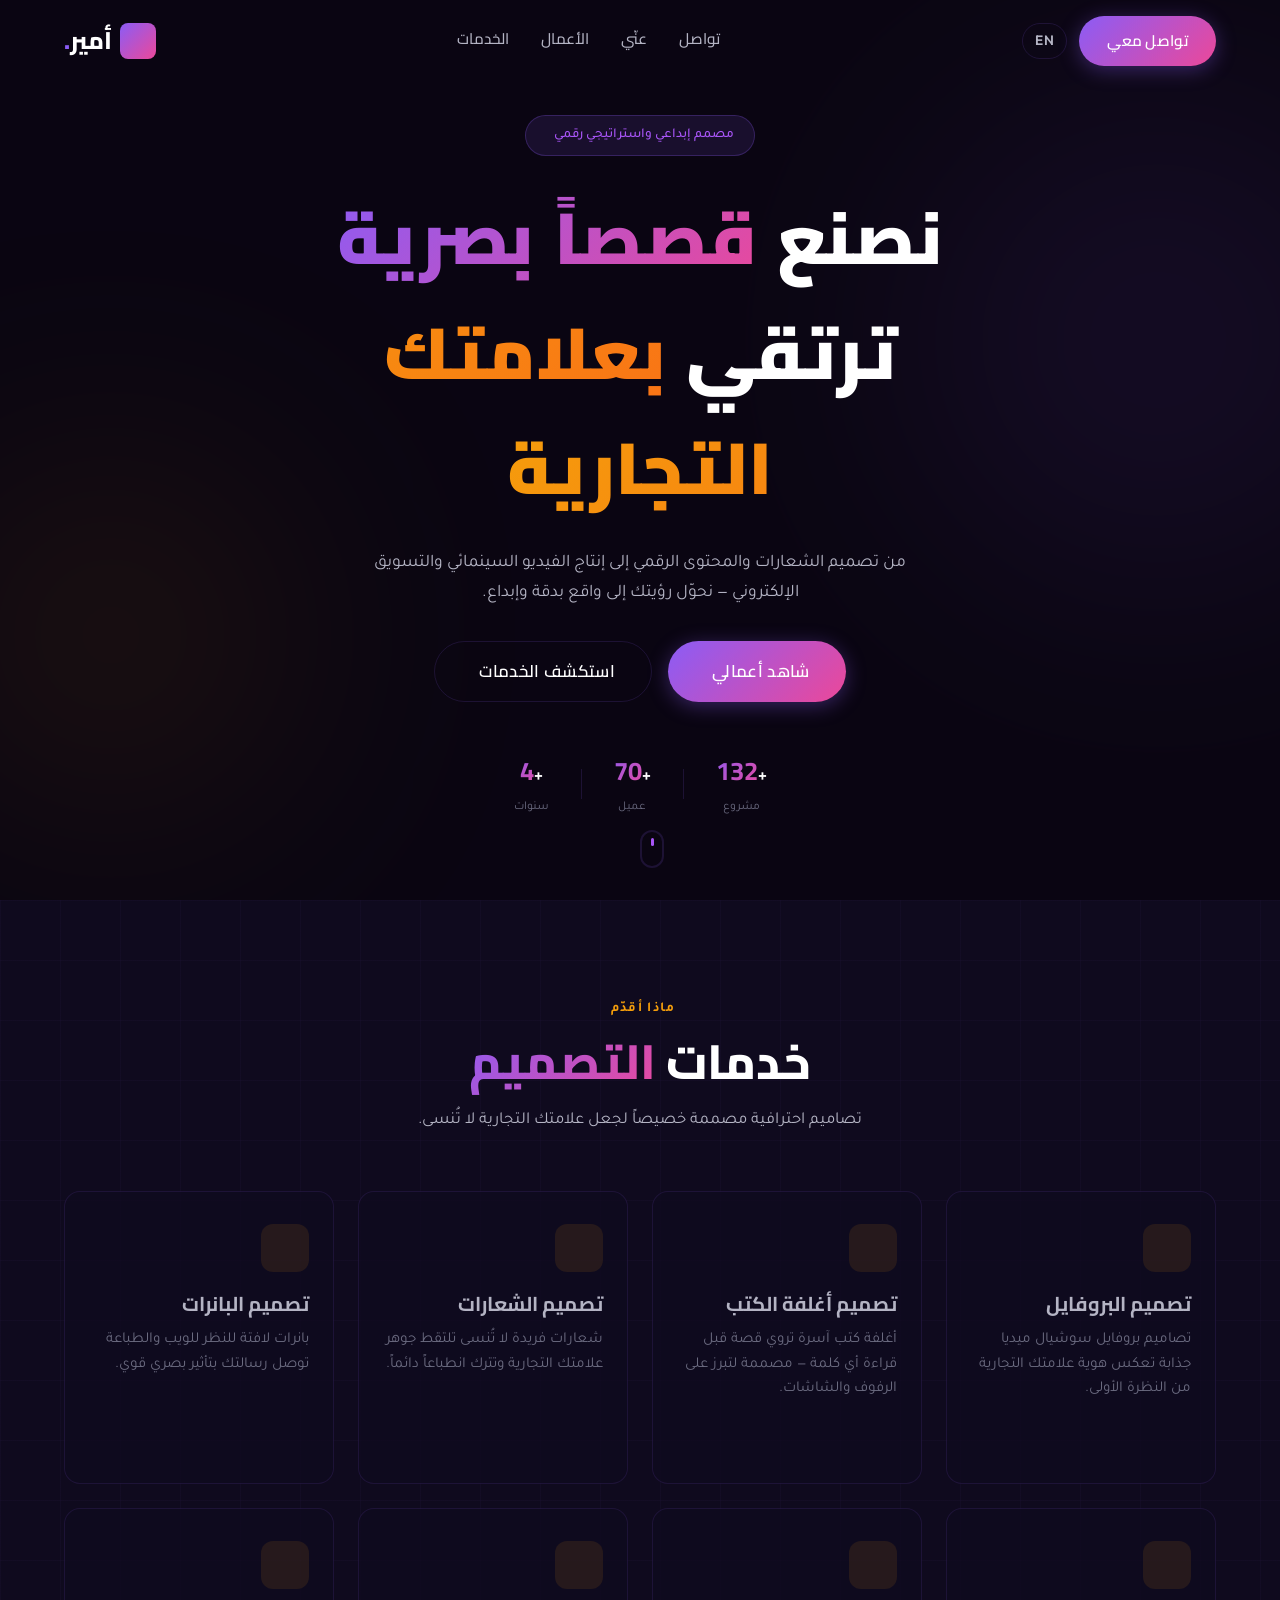
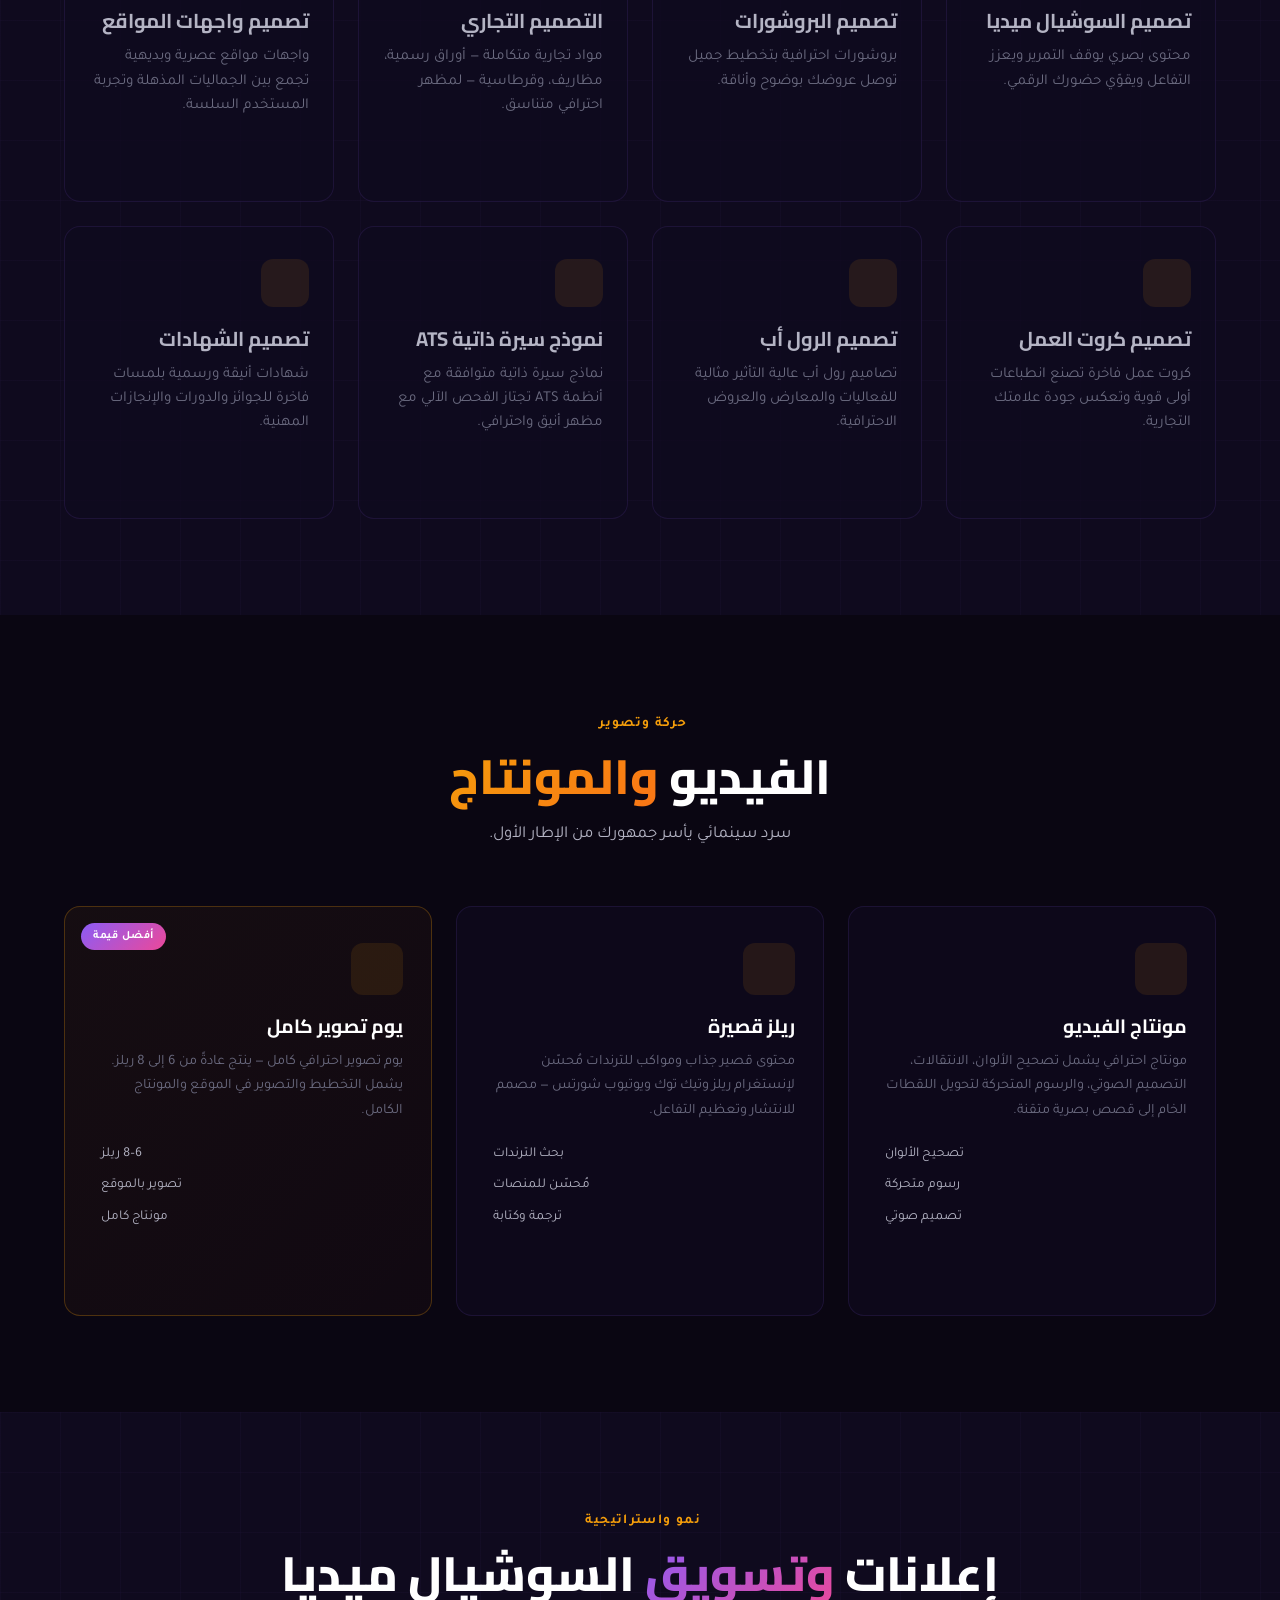
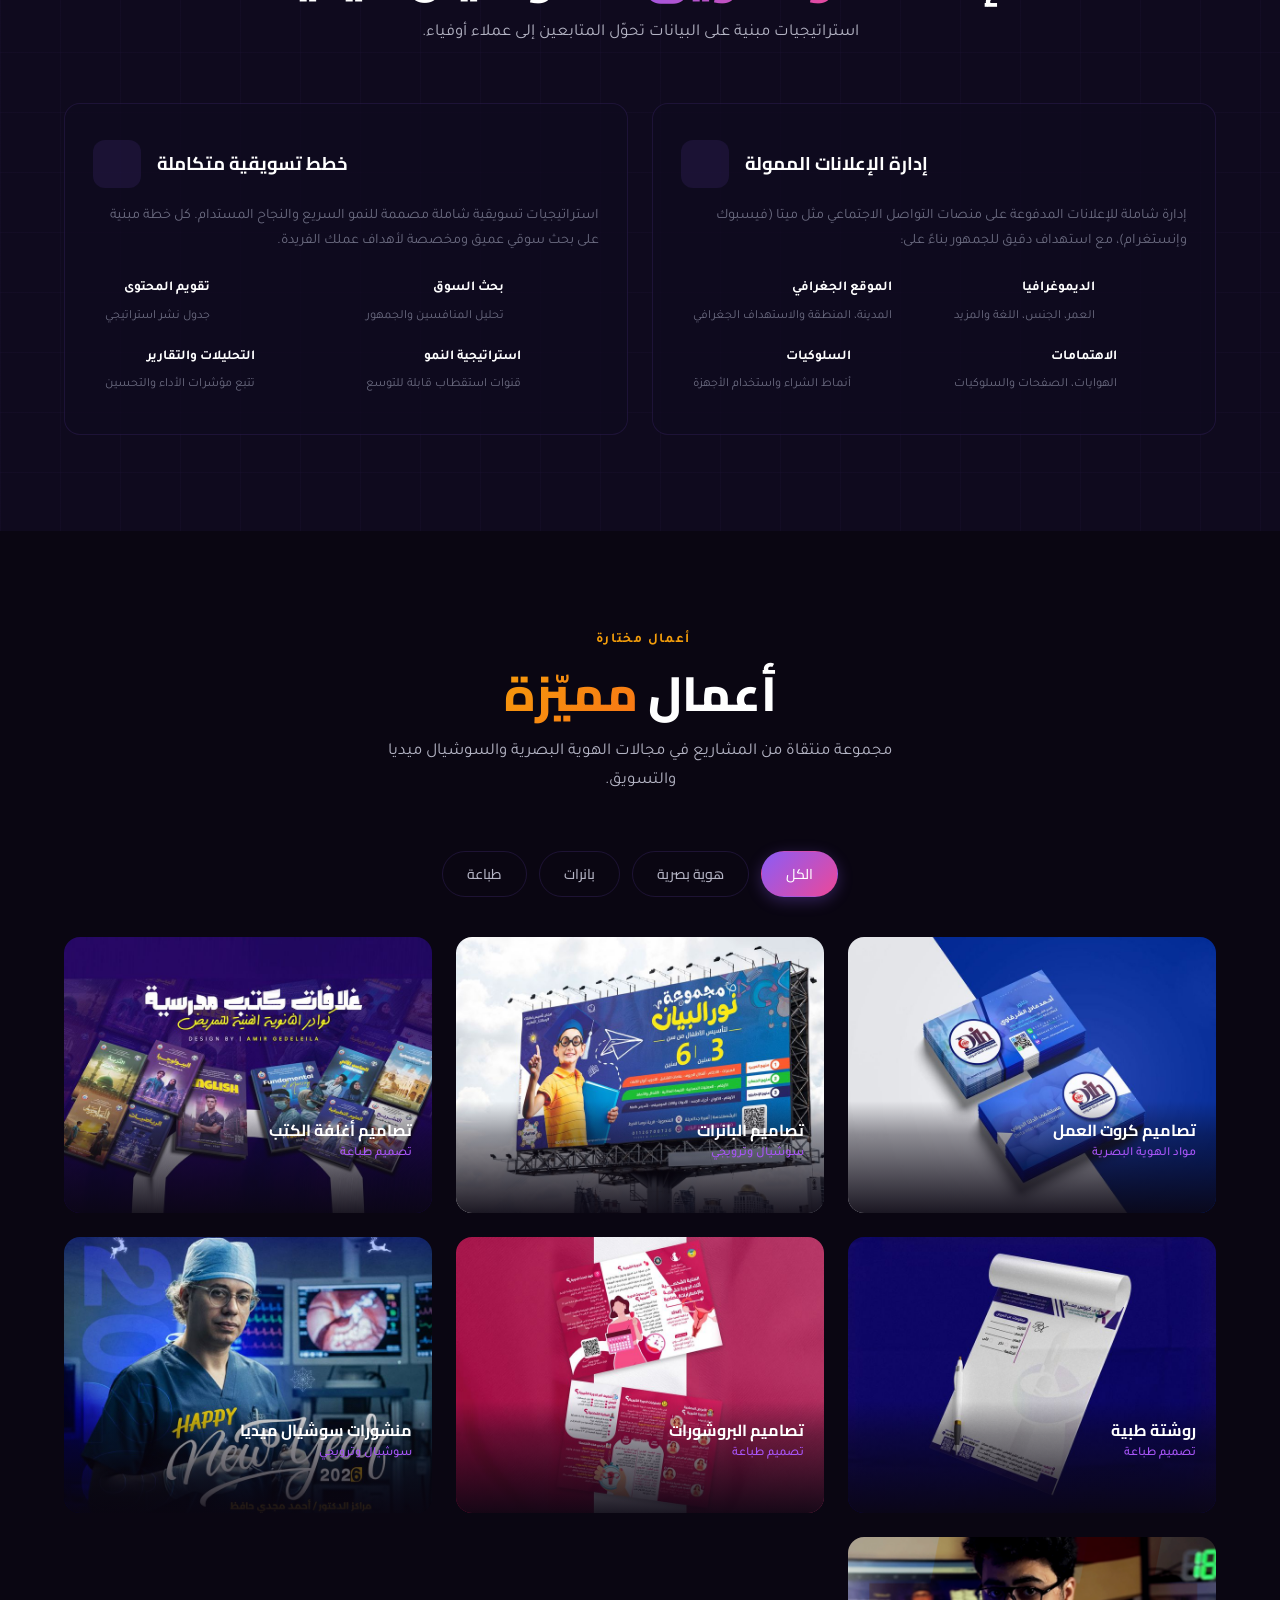
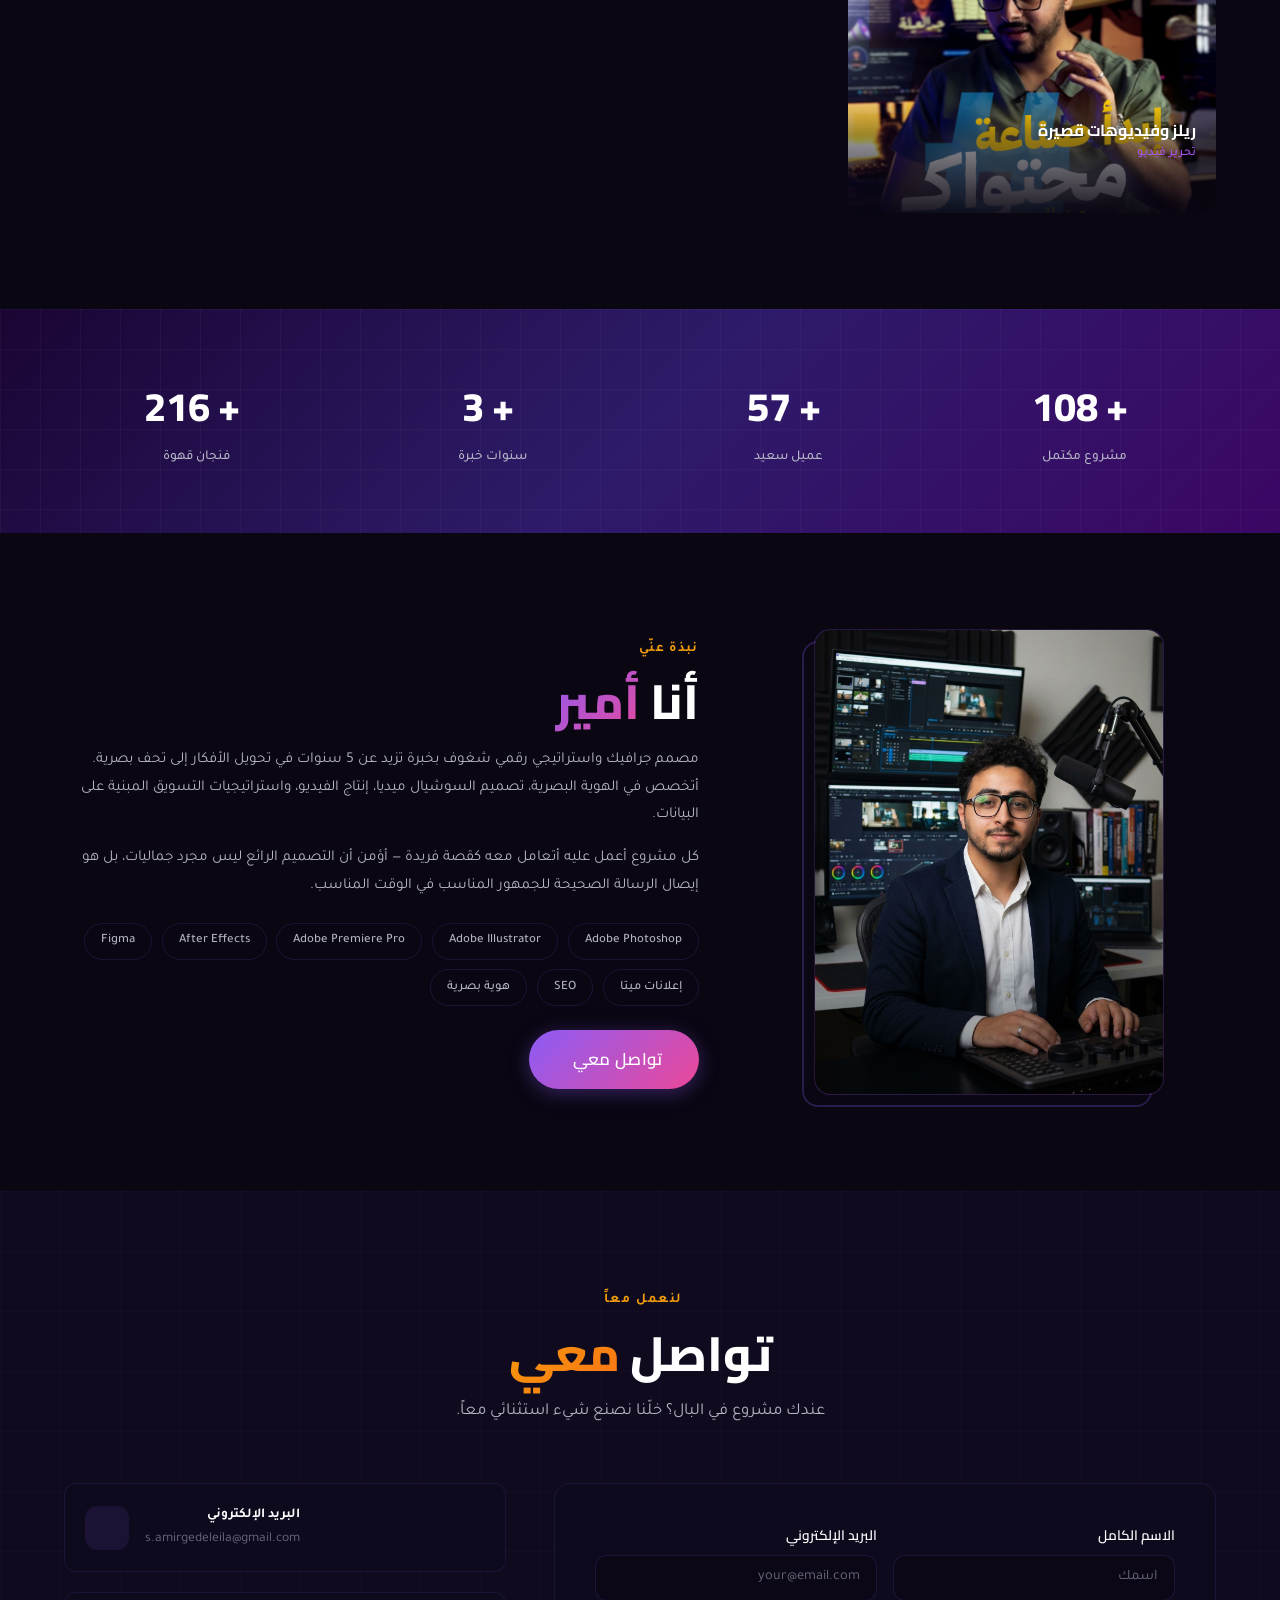
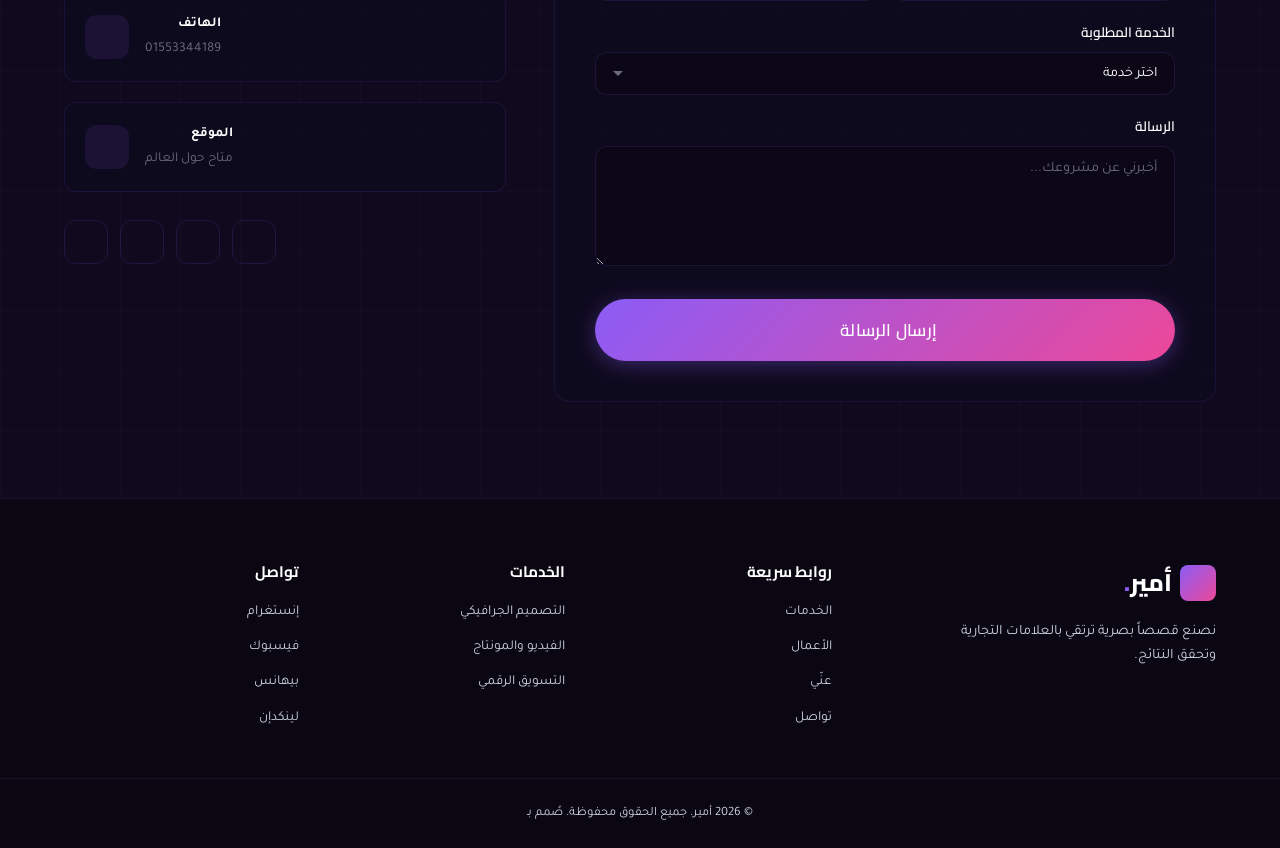
==== commit 9c76fc6d: "optimized the performance" ====
--- a/ar.html
+++ b/ar.html
@@ -413,8 +413,8 @@
                 <!-- كروت العمل (هوية بصرية) -->
                 <div class="portfolio-item" data-category="branding" data-gallery="businesscards">
                     <div class="portfolio-img">
-                        <img src="images/portfolio/BusinessCards/main.jpg" onerror="fallbackThumbnail(this)"
-                            alt="تصميم كارت عمل" />
+                        <img src="images/portfolio/BusinessCards/main.jpg" width="400" height="300" loading="lazy"
+                            onerror="fallbackThumbnail(this)" alt="تصميم كروت العمل" />
                     </div>
                     <div class="portfolio-overlay">
                         <h4>تصاميم كروت العمل</h4>
@@ -426,8 +426,8 @@
                 <!-- البانرات -->
                 <div class="portfolio-item" data-category="social" data-gallery="banners">
                     <div class="portfolio-img">
-                        <img src="images/portfolio/Banners/main.jpg" onerror="fallbackThumbnail(this)"
-                            alt="تصميم بانر" />
+                        <img src="images/portfolio/Banners/main.jpg" width="400" height="300" loading="lazy"
+                            onerror="fallbackThumbnail(this)" alt="تصميم البانر" />
                     </div>
                     <div class="portfolio-overlay">
                         <h4>تصاميم البانرات</h4>
@@ -439,8 +439,8 @@
                 <!-- أغلفة الكتب (طباعة) -->
                 <div class="portfolio-item" data-category="print" data-gallery="bookcovers">
                     <div class="portfolio-img">
-                        <img src="images/portfolio/BookCovers/main.jpg" onerror="fallbackThumbnail(this)"
-                            alt="تصميم غلاف كتاب" />
+                        <img src="images/portfolio/BookCovers/main.jpg" width="400" height="300" loading="lazy"
+                            onerror="fallbackThumbnail(this)" alt="تصميم غلاف كتاب" />
                     </div>
                     <div class="portfolio-overlay">
                         <h4>تصاميم أغلفة الكتب</h4>
@@ -452,8 +452,8 @@
                 <!-- التصميم الطبي (طباعة) -->
                 <div class="portfolio-item" data-category="print" data-gallery="medical">
                     <div class="portfolio-img">
-                        <img src="images/portfolio/MedicalPrescription/main.jpg" onerror="fallbackThumbnail(this)"
-                            alt="تصميم طبي" />
+                        <img src="images/portfolio/MedicalPrescription/main.jpg" width="400" height="300" loading="lazy"
+                            onerror="fallbackThumbnail(this)" alt="تصميم أدوات طبية" />
                     </div>
                     <div class="portfolio-overlay">
                         <h4>روشتة طبية</h4>
@@ -465,8 +465,8 @@
                 <!-- بروشورات (طباعة) -->
                 <div class="portfolio-item" data-category="print" data-gallery="brochures">
                     <div class="portfolio-img">
-                        <img src="images/portfolio/Brochures/main.jpg" onerror="fallbackThumbnail(this)"
-                            alt="تصميم بروشور" />
+                        <img src="images/portfolio/Brochures/main.jpg" width="400" height="300" loading="lazy"
+                            onerror="fallbackThumbnail(this)" alt="تصميم بروشور" />
                     </div>
                     <div class="portfolio-overlay">
                         <h4>تصاميم البروشورات</h4>
@@ -478,8 +478,8 @@
                 <!-- سوشيال ميديا (سوشيال) -->
                 <div class="portfolio-item" data-category="social" data-gallery="socialmedia">
                     <div class="portfolio-img">
-                        <img src="images/portfolio/SocialMedia/main.jpg" onerror="fallbackThumbnail(this)"
-                            alt="تصاميم سوشيال ميديا" />
+                        <img src="images/portfolio/SocialMedia/main.jpg" width="400" height="300" loading="lazy"
+                            onerror="fallbackThumbnail(this)" alt="تصميم سوشيال ميديا" />
                     </div>
                     <div class="portfolio-overlay">
                         <h4>منشورات سوشيال ميديا</h4>
@@ -491,8 +491,8 @@
                 <!-- ريلز (فيديو) -->
                 <div class="portfolio-item" data-category="social" data-video="reels">
                     <div class="portfolio-img">
-                        <img src="images/portfolio/Reels/main.png" onerror="fallbackThumbnail(this)"
-                            alt="فيديوهات قصيرة" />
+                        <img src="images/portfolio/Reels/main.png" width="400" height="300" loading="lazy"
+                            onerror="fallbackThumbnail(this)" alt="فيديوهات قصيرة (ريلز)" />
                     </div>
                     <div class="portfolio-overlay">
                         <h4>ريلز وفيديوهات قصيرة</h4>
@@ -524,7 +524,7 @@
         <button class="pv-close" id="pvClose" aria-label="إغلاق الصورة">
             <i class="ph ph-x"></i>
         </button>
-        <img id="pvImg" src="" alt="عرض صورة كاملة" />
+        <img id="pvImg" src="" width="800" height="600" loading="lazy" alt="صورة بالحجم الكامل" />
     </div>
 
     <!-- ═══════════════════ VIDEO EMBED MODAL ═══════════════════ -->
@@ -710,20 +710,20 @@
                 <p>نصنع قصصاً بصرية ترتقي بالعلامات التجارية وتحقق النتائج.</p>
             </div>
             <div class="footer-links">
-                <h4>روابط سريعة</h4>
+                <h3>روابط سريعة</h3>
                 <a href="#services">الخدمات</a>
                 <a href="#portfolio">الأعمال</a>
                 <a href="#about">عنّي</a>
                 <a href="#contact">تواصل</a>
             </div>
             <div class="footer-links">
-                <h4>الخدمات</h4>
+                <h3>الخدمات</h3>
                 <a href="#services">التصميم الجرافيكي</a>
                 <a href="#video">الفيديو والمونتاج</a>
                 <a href="#marketing">التسويق الرقمي</a>
             </div>
             <div class="footer-links">
-                <h4>تواصل</h4>
+                <h3>تواصل</h3>
                 <a href="https://www.instagram.com/amirgedeleila/" target="_blank">إنستغرام</a>
                 <a href="https://www.facebook.com/GedeleilaCreatives" target="_blank">فيسبوك</a>
                 <a href="https://www.behance.net/amirgedeleila1" target="_blank">بيهانس</a>
--- a/styles.css
+++ b/styles.css
@@ -1830,7 +1830,7 @@
 .footer-brand p {
     margin-top: 1rem;
     font-size: 0.9rem;
-    color: var(--text-muted);
+    color: #cbd5e1;
     max-width: 280px;
 }
 
@@ -1840,7 +1840,7 @@
     gap: 0.75rem;
 }
 
-.footer-links h4 {
+.footer-links h3 {
     font-size: 0.95rem;
     font-weight: 700;
     margin-bottom: 0.5rem;
@@ -1849,7 +1849,7 @@
 
 .footer-links a {
     font-size: 0.85rem;
-    color: var(--text-muted);
+    color: #cbd5e1;
     transition: var(--transition-fast);
 }
 
@@ -1866,7 +1866,7 @@
 
 .footer-bottom p {
     font-size: 0.8rem;
-    color: var(--text-muted);
+    color: #cbd5e1;
 }
 
 /* ═══════════════════════════════════════════════════════
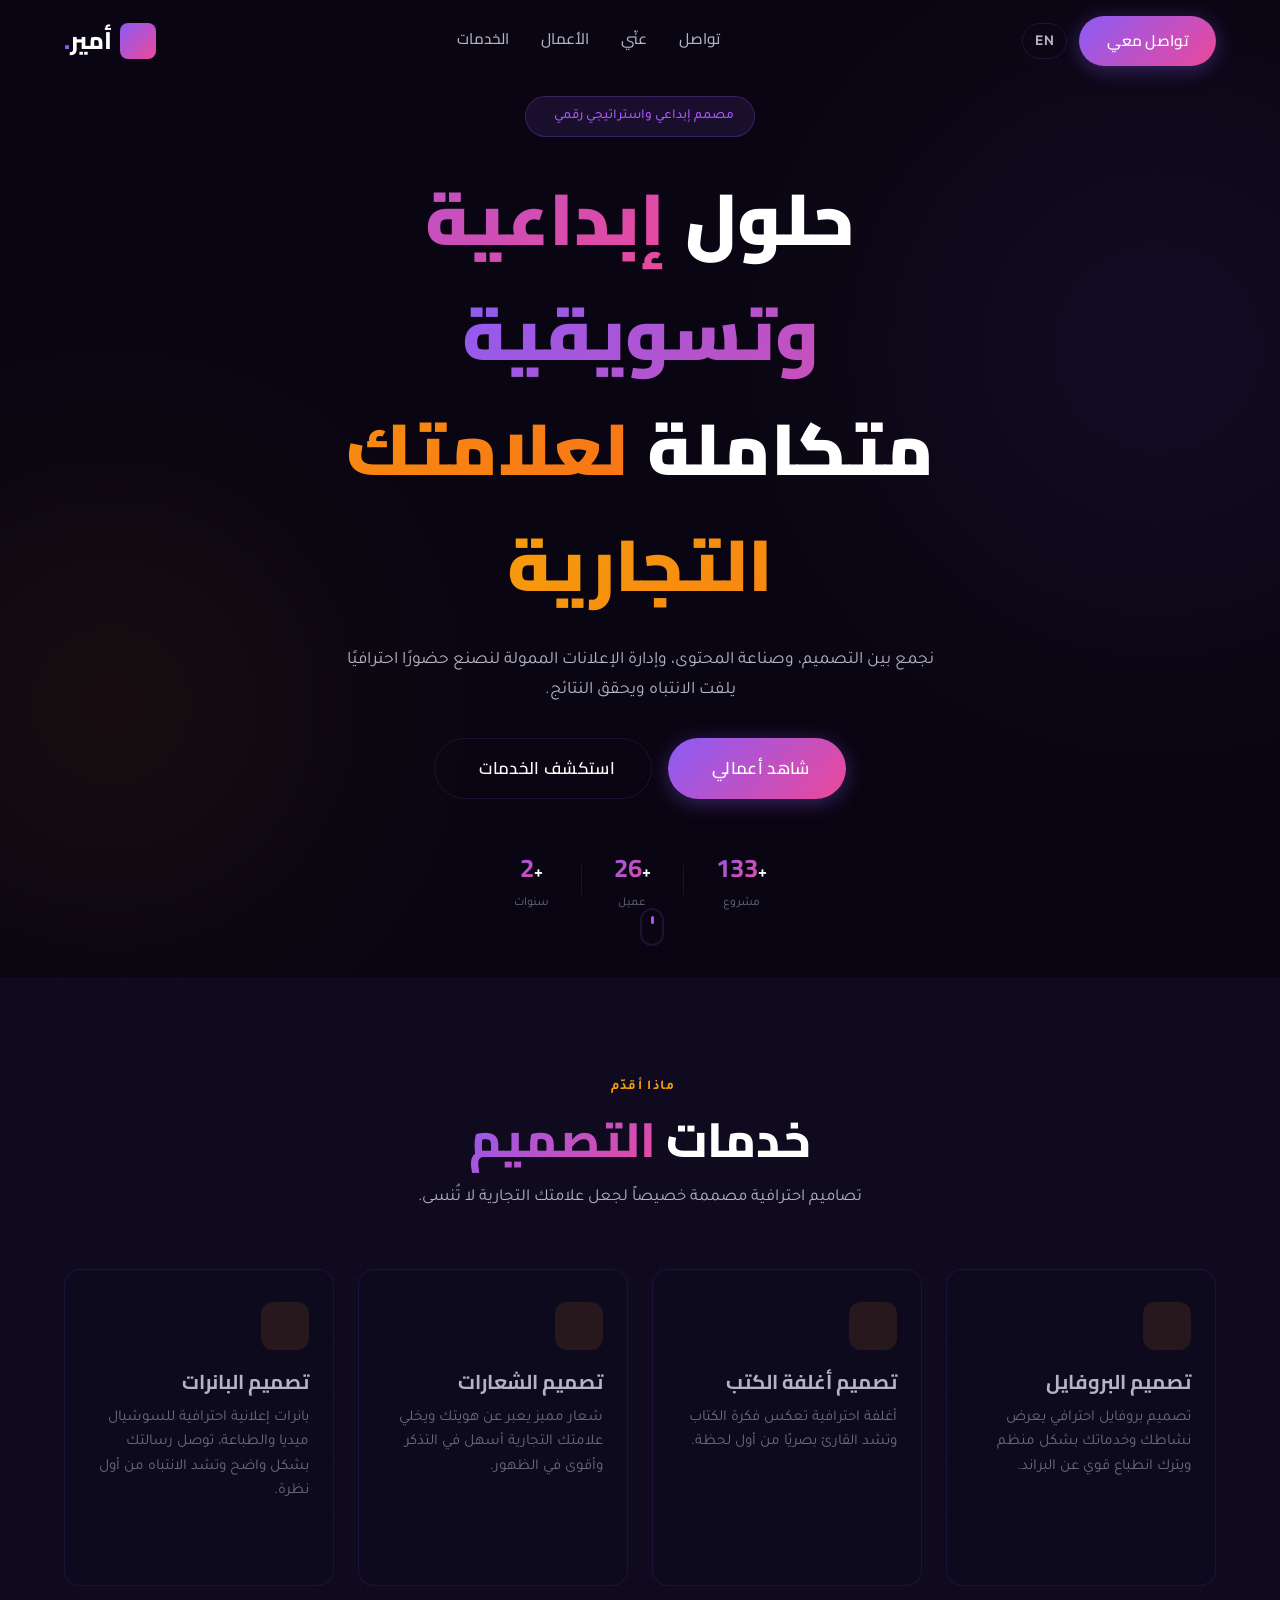
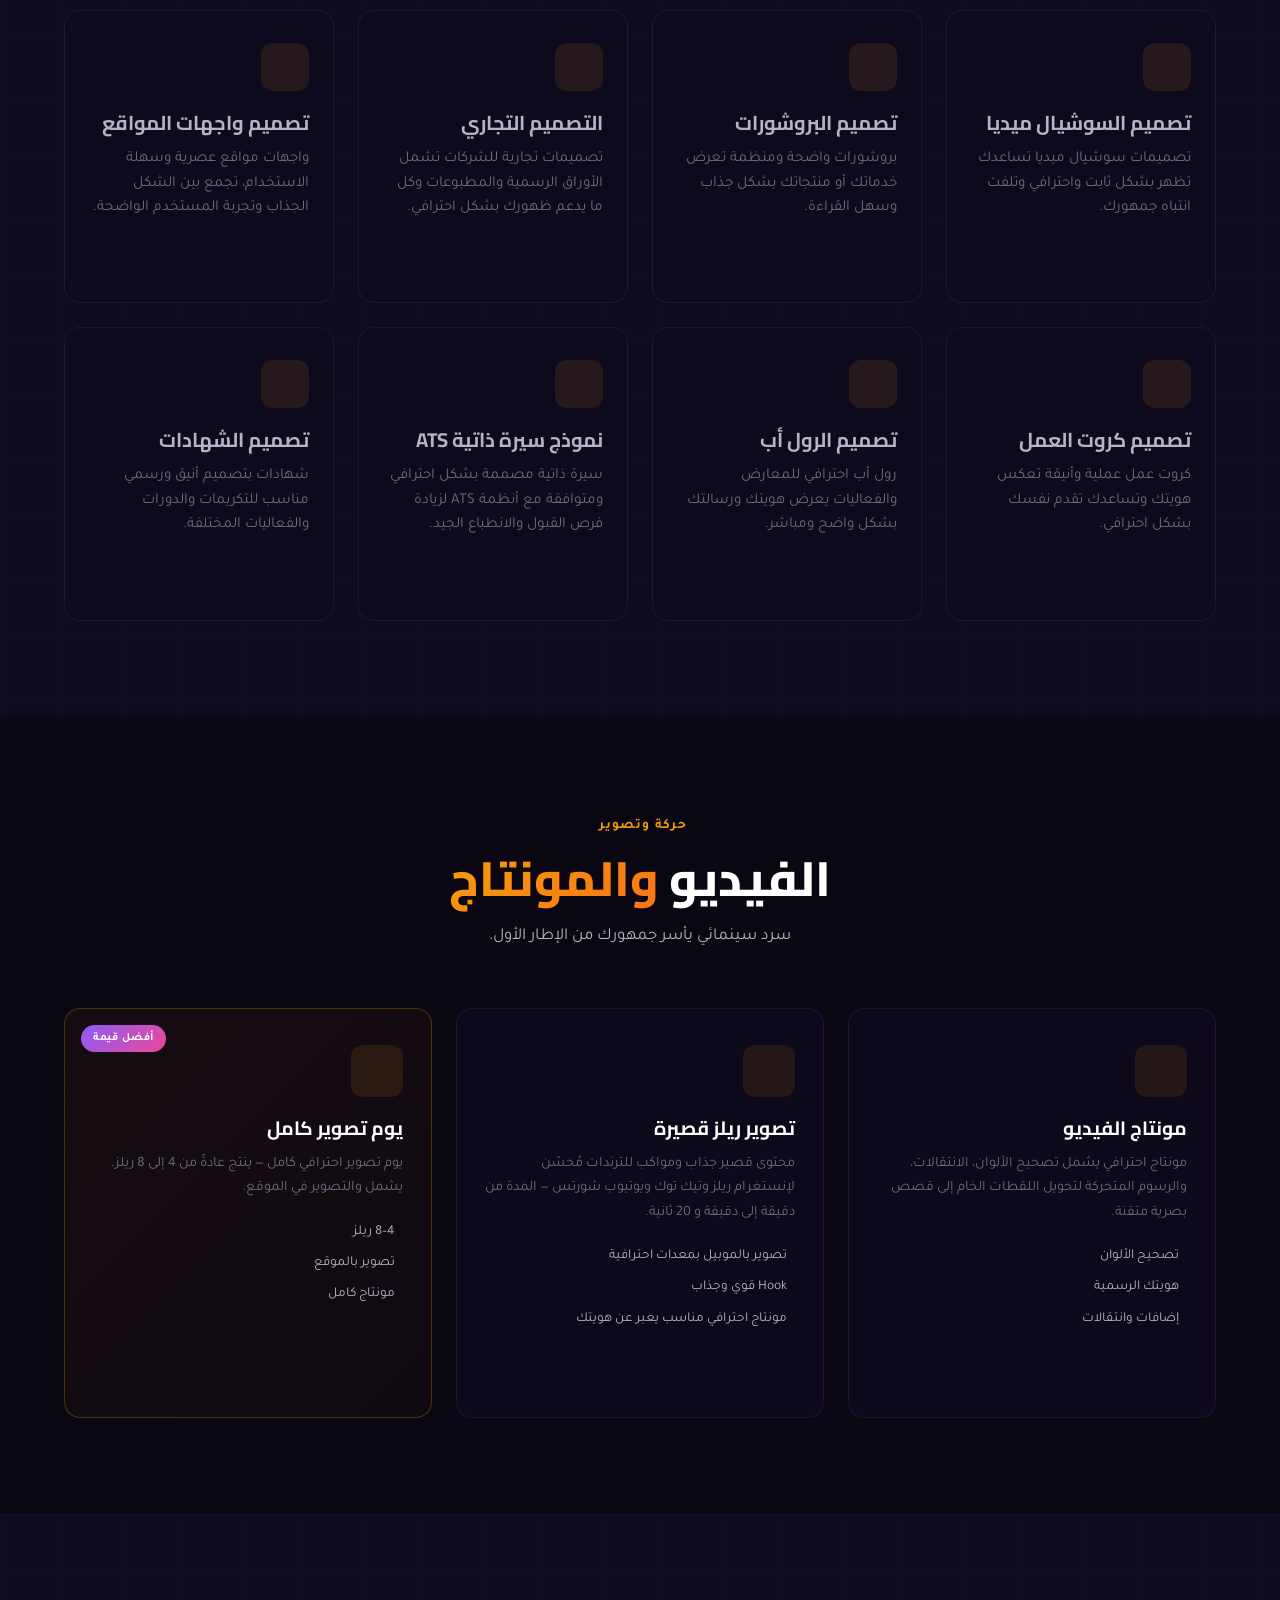
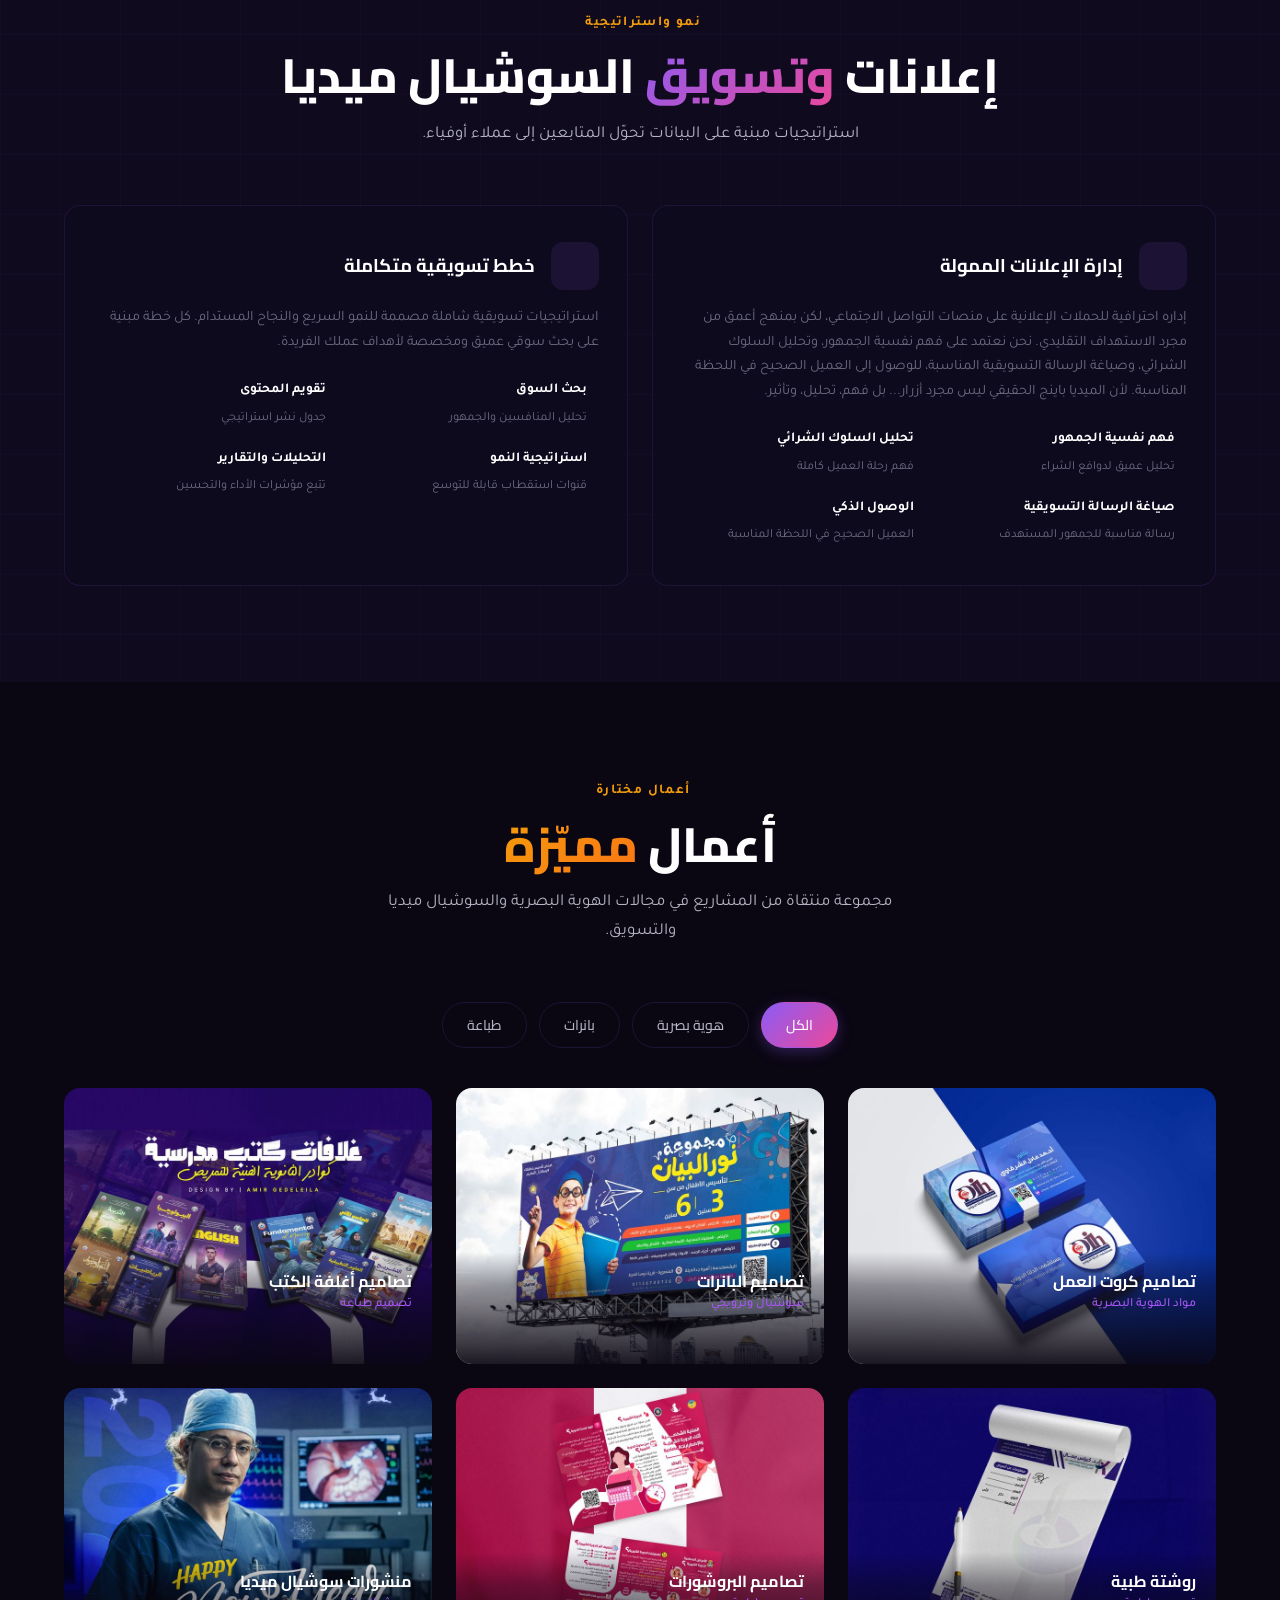
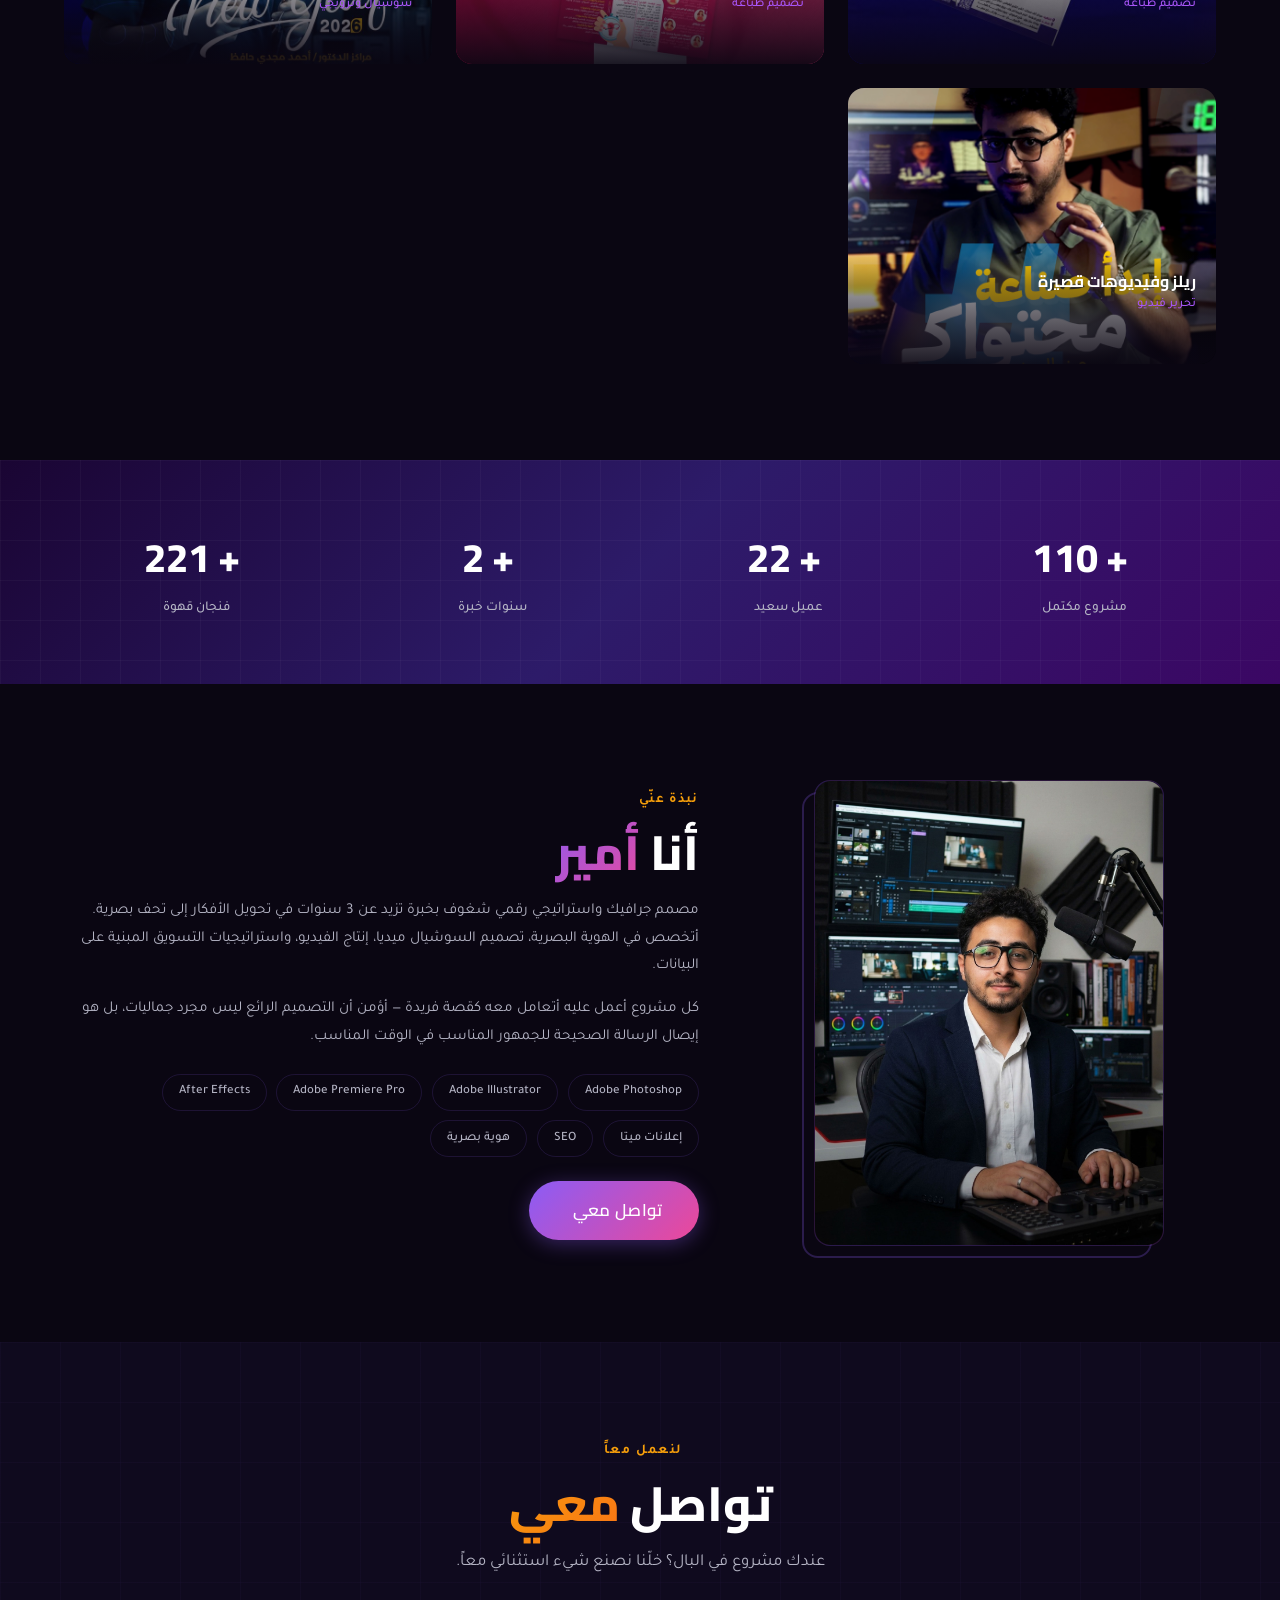
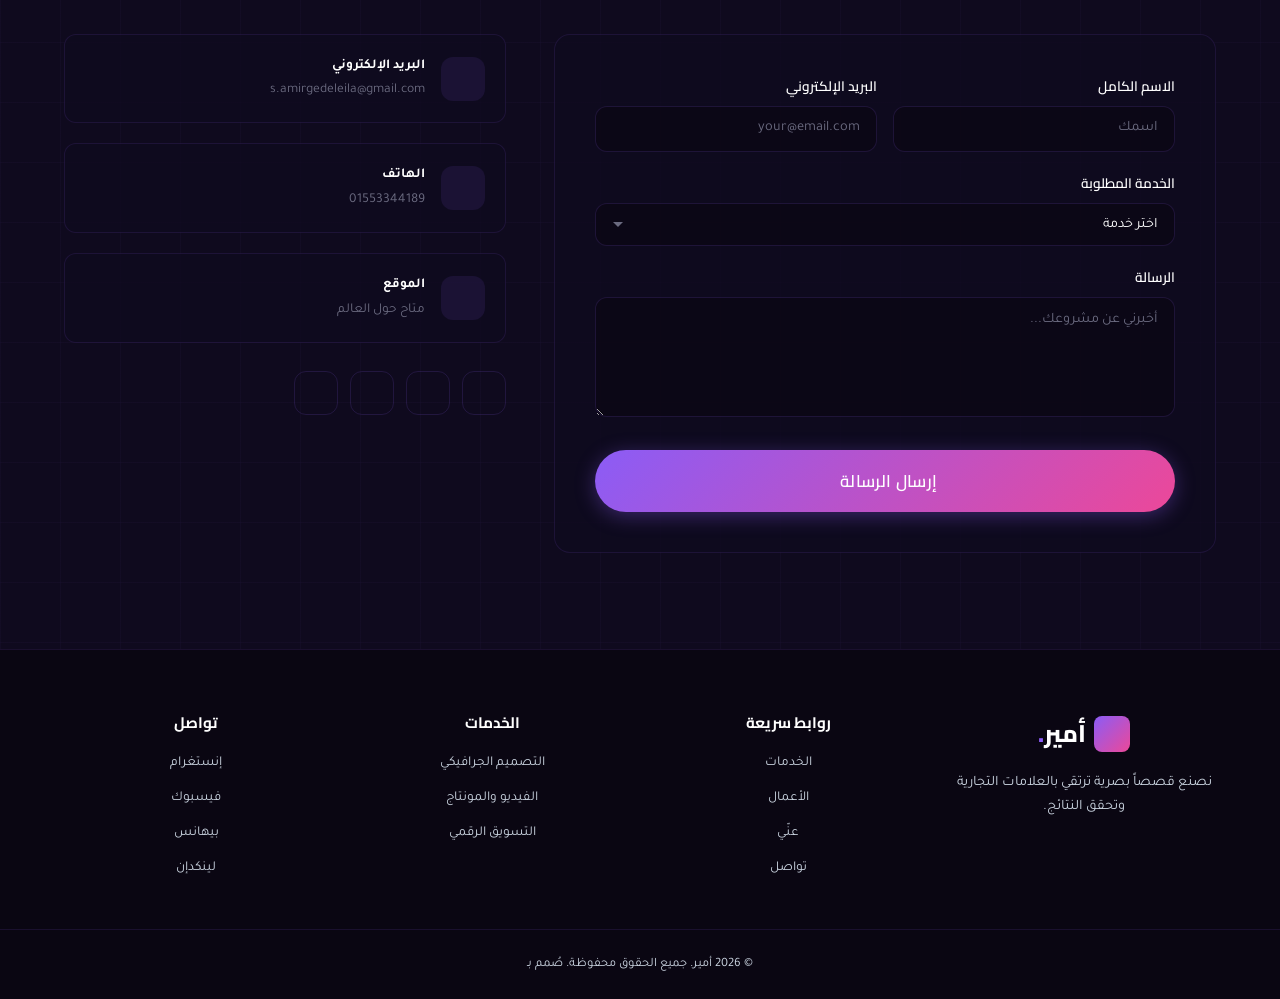
==== commit c235fac8: "updated what amir wanted to" ====
--- a/ar.html
+++ b/ar.html
@@ -71,12 +71,11 @@
         <div class="container hero-content">
             <p class="hero-badge"><i class="ph ph-sparkle"></i> مصمم إبداعي واستراتيجي رقمي</p>
             <h1 class="hero-title">
-                نصنع <span class="gradient-text">قصصاً بصرية</span><br />
-                ترتقي <span class="gradient-text-gold">بعلامتك التجارية</span>
+                حلول <span class="gradient-text">إبداعية وتسويقية</span><br />
+                متكاملة <span class="gradient-text-gold">لعلامتك التجارية</span>
             </h1>
             <p class="hero-subtitle">
-                من تصميم الشعارات والمحتوى الرقمي إلى إنتاج الفيديو السينمائي
-                والتسويق الإلكتروني — نحوّل رؤيتك إلى واقع بدقة وإبداع.
+                نجمع بين التصميم، وصناعة المحتوى، وإدارة الإعلانات الممولة لنصنع حضورًا احترافيًا يلفت الانتباه ويحقق النتائج.
             </p>
             <div class="hero-actions">
                 <a href="#portfolio" class="btn btn-primary btn-lg">
@@ -93,12 +92,12 @@
                 </div>
                 <div class="hero-stat-divider"></div>
                 <div class="hero-stat">
-                    +<span class="hero-stat-number" data-target="80">0</span>
+                    +<span class="hero-stat-number" data-target="30">0</span>
                     <span class="hero-stat-label">عميل</span>
                 </div>
                 <div class="hero-stat-divider"></div>
                 <div class="hero-stat">
-                    +<span class="hero-stat-number" data-target="5">0</span>
+                    +<span class="hero-stat-number" data-target="3">0</span>
                     <span class="hero-stat-label">سنوات</span>
                 </div>
             </div>
@@ -126,7 +125,7 @@
                 <div class="service-card">
                     <div class="service-icon"><i class="ph ph-user-circle"></i></div>
                     <h3>تصميم البروفايل</h3>
-                    <p>تصاميم بروفايل سوشيال ميديا جذابة تعكس هوية علامتك التجارية من النظرة الأولى.</p>
+                    <p>تصميم بروفايل احترافي يعرض نشاطك وخدماتك بشكل منظم ويترك انطباع قوي عن البراند.</p>
                     <a href="#portfolio" class="service-link"
                         onclick="document.querySelector('.filter-btn[data-filter=\'all\']')?.click()">عرض الأعمال <i
                             class="ph ph-arrow-left"></i></a>
@@ -135,7 +134,7 @@
                 <div class="service-card">
                     <div class="service-icon"><i class="ph ph-book-open"></i></div>
                     <h3>تصميم أغلفة الكتب</h3>
-                    <p>أغلفة كتب آسرة تروي قصة قبل قراءة أي كلمة — مصممة لتبرز على الرفوف والشاشات.</p>
+                    <p>أغلفة احترافية تعكس فكرة الكتاب وتشد القارئ بصريًا من أول لحظة.</p>
                     <a href="#portfolio" class="service-link"
                         onclick="document.querySelector('.portfolio-item[data-gallery=\'bookcovers\']')?.click()">عرض
                         الأعمال
@@ -145,7 +144,7 @@
                 <div class="service-card">
                     <div class="service-icon"><i class="ph ph-crown"></i></div>
                     <h3>تصميم الشعارات</h3>
-                    <p>شعارات فريدة لا تُنسى تلتقط جوهر علامتك التجارية وتترك انطباعاً دائماً.</p>
+                    <p>شعار مميز يعبر عن هويتك ويخلي علامتك التجارية أسهل في التذكر وأقوى في الظهور.</p>
                     <a href="#portfolio" class="service-link"
                         onclick="document.querySelector('.filter-btn[data-filter=\'all\']')?.click()">عرض الأعمال <i
                             class="ph ph-arrow-left"></i></a>
@@ -154,7 +153,7 @@
                 <div class="service-card">
                     <div class="service-icon"><i class="ph ph-flag-banner"></i></div>
                     <h3>تصميم البانرات</h3>
-                    <p>بانرات لافتة للنظر للويب والطباعة توصل رسالتك بتأثير بصري قوي.</p>
+                    <p>بانرات إعلانية احترافية للسوشيال ميديا والطباعة، توصل رسالتك بشكل واضح وتشد الانتباه من أول نظرة.</p>
                     <a href="#portfolio" class="service-link"
                         onclick="document.querySelector('.portfolio-item[data-gallery=\'banners\']')?.click()">عرض
                         الأعمال <i class="ph ph-arrow-left"></i></a>
@@ -163,7 +162,7 @@
                 <div class="service-card">
                     <div class="service-icon"><i class="ph ph-instagram-logo"></i></div>
                     <h3>تصميم السوشيال ميديا</h3>
-                    <p>محتوى بصري يوقف التمرير ويعزز التفاعل ويقوّي حضورك الرقمي.</p>
+                    <p>تصميمات سوشيال ميديا تساعدك تظهر بشكل ثابت واحترافي وتلفت انتباه جمهورك.</p>
                     <a href="#portfolio" class="service-link"
                         onclick="document.querySelector('.portfolio-item[data-gallery=\'socialmedia\']')?.click()">عرض
                         الأعمال <i class="ph ph-arrow-left"></i></a>
@@ -172,7 +171,7 @@
                 <div class="service-card">
                     <div class="service-icon"><i class="ph ph-newspaper-clipping"></i></div>
                     <h3>تصميم البروشورات</h3>
-                    <p>بروشورات احترافية بتخطيط جميل توصل عروضك بوضوح وأناقة.</p>
+                    <p>بروشورات واضحة ومنظمة تعرض خدماتك أو منتجاتك بشكل جذاب وسهل القراءة.</p>
                     <a href="#portfolio" class="service-link"
                         onclick="document.querySelector('.portfolio-item[data-gallery=\'brochures\']')?.click()">عرض
                         الأعمال
@@ -182,7 +181,7 @@
                 <div class="service-card">
                     <div class="service-icon"><i class="ph ph-briefcase"></i></div>
                     <h3>التصميم التجاري</h3>
-                    <p>مواد تجارية متكاملة — أوراق رسمية، مظاريف، وقرطاسية — لمظهر احترافي متناسق.</p>
+                    <p>تصميمات تجارية للشركات تشمل الأوراق الرسمية والمطبوعات وكل ما يدعم ظهورك بشكل احترافي.</p>
                     <a href="#portfolio" class="service-link"
                         onclick="document.querySelector('.portfolio-item[data-gallery=\'medical\']')?.click()">عرض
                         الأعمال <i class="ph ph-arrow-left"></i></a>
@@ -191,7 +190,7 @@
                 <div class="service-card">
                     <div class="service-icon"><i class="ph ph-browser"></i></div>
                     <h3>تصميم واجهات المواقع</h3>
-                    <p>واجهات مواقع عصرية وبديهية تجمع بين الجماليات المذهلة وتجربة المستخدم السلسة.</p>
+                    <p>واجهات مواقع عصرية وسهلة الاستخدام، تجمع بين الشكل الجذاب وتجربة المستخدم الواضحة.</p>
                     <a href="#portfolio" class="service-link"
                         onclick="document.querySelector('.filter-btn[data-filter=\'all\']')?.click()">عرض الأعمال <i
                             class="ph ph-arrow-left"></i></a>
@@ -200,7 +199,7 @@
                 <div class="service-card">
                     <div class="service-icon"><i class="ph ph-identification-card"></i></div>
                     <h3>تصميم كروت العمل</h3>
-                    <p>كروت عمل فاخرة تصنع انطباعات أولى قوية وتعكس جودة علامتك التجارية.</p>
+                    <p>كروت عمل عملية وأنيقة تعكس هويتك وتساعدك تقدم نفسك بشكل احترافي.</p>
                     <a href="#portfolio" class="service-link"
                         onclick="document.querySelector('.portfolio-item[data-gallery=\'businesscards\']')?.click()">عرض
                         الأعمال <i class="ph ph-arrow-left"></i></a>
@@ -209,7 +208,7 @@
                 <div class="service-card">
                     <div class="service-icon"><i class="ph ph-scroll"></i></div>
                     <h3>تصميم الرول أب</h3>
-                    <p>تصاميم رول أب عالية التأثير مثالية للفعاليات والمعارض والعروض الاحترافية.</p>
+                    <p>رول أب احترافي للمعارض والفعاليات يعرض هويتك ورسالتك بشكل واضح ومباشر.</p>
                     <a href="#portfolio" class="service-link"
                         onclick="document.querySelector('.filter-btn[data-filter=\'all\']')?.click()">عرض الأعمال <i
                             class="ph ph-arrow-left"></i></a>
@@ -218,7 +217,7 @@
                 <div class="service-card">
                     <div class="service-icon"><i class="ph ph-file-text"></i></div>
                     <h3>نموذج سيرة ذاتية ATS</h3>
-                    <p>نماذج سيرة ذاتية متوافقة مع أنظمة ATS تجتاز الفحص الآلي مع مظهر أنيق واحترافي.</p>
+                    <p>سيرة ذاتية مصممة بشكل احترافي ومتوافقة مع أنظمة ATS لزيادة فرص القبول والانطباع الجيد.</p>
                     <a href="#portfolio" class="service-link"
                         onclick="document.querySelector('.filter-btn[data-filter=\'all\']')?.click()">عرض الأعمال <i
                             class="ph ph-arrow-left"></i></a>
@@ -227,7 +226,7 @@
                 <div class="service-card">
                     <div class="service-icon"><i class="ph ph-certificate"></i></div>
                     <h3>تصميم الشهادات</h3>
-                    <p>شهادات أنيقة ورسمية بلمسات فاخرة للجوائز والدورات والإنجازات المهنية.</p>
+                    <p>شهادات بتصميم أنيق ورسمي مناسب للتكريمات والدورات والفعاليات المختلفة.</p>
                     <a href="#portfolio" class="service-link"
                         onclick="document.querySelector('.filter-btn[data-filter=\'all\']')?.click()">عرض الأعمال <i
                             class="ph ph-arrow-left"></i></a>
@@ -251,12 +250,12 @@
                 <div class="video-card">
                     <div class="video-card-icon"><i class="ph ph-film-strip"></i></div>
                     <h3>مونتاج الفيديو</h3>
-                    <p>مونتاج احترافي يشمل تصحيح الألوان، الانتقالات، التصميم الصوتي، والرسوم المتحركة لتحويل اللقطات
+                    <p>مونتاج احترافي يشمل تصحيح الألوان، الانتقالات، والرسوم المتحركة لتحويل اللقطات
                         الخام إلى قصص بصرية متقنة.</p>
                     <ul class="video-features">
                         <li><i class="ph ph-check-circle"></i> تصحيح الألوان</li>
-                        <li><i class="ph ph-check-circle"></i> رسوم متحركة</li>
-                        <li><i class="ph ph-check-circle"></i> تصميم صوتي</li>
+                        <li><i class="ph ph-check-circle"></i> هويتك الرسمية</li>
+                        <li><i class="ph ph-check-circle"></i> إضافات وانتقالات</li>
                     </ul>
                     <a href="#portfolio" class="service-link"
                         onclick="document.querySelector('.filter-btn[data-filter=\'reels\']')?.click()">عرض الأعمال <i
@@ -265,13 +264,12 @@
 
                 <div class="video-card">
                     <div class="video-card-icon"><i class="ph ph-device-mobile"></i></div>
-                    <h3>ريلز قصيرة</h3>
-                    <p>محتوى قصير جذاب ومواكب للترندات مُحسّن لإنستغرام ريلز وتيك توك ويوتيوب شورتس — مصمم للانتشار
-                        وتعظيم التفاعل.</p>
+                    <h3>تصوير ريلز قصيرة</h3>
+                    <p>محتوى قصير جذاب ومواكب للترندات مُحسّن لإنستغرام ريلز وتيك توك ويوتيوب شورتس — المدة من دقيقة إلى دقيقة و 20 ثانية.</p>
                     <ul class="video-features">
-                        <li><i class="ph ph-check-circle"></i> بحث الترندات</li>
-                        <li><i class="ph ph-check-circle"></i> مُحسّن للمنصات</li>
-                        <li><i class="ph ph-check-circle"></i> ترجمة وكتابة</li>
+                        <li><i class="ph ph-check-circle"></i> تصوير بالموبيل بمعدات احترافية</li>
+                        <li><i class="ph ph-check-circle"></i> Hook قوي وجذاب</li>
+                        <li><i class="ph ph-check-circle"></i> مونتاج احترافي مناسب يعبر عن هويتك</li>
                     </ul>
                     <a href="#portfolio" class="service-link"
                         onclick="document.querySelector('.filter-btn[data-filter=\'reels\']')?.click()">عرض الأعمال <i
@@ -281,10 +279,9 @@
                 <div class="video-card video-card--highlight">
                     <div class="video-card-icon"><i class="ph ph-camera"></i></div>
                     <h3>يوم تصوير كامل</h3>
-                    <p>يوم تصوير احترافي كامل — ينتج عادةً من 6 إلى 8 ريلز. يشمل التخطيط والتصوير في الموقع والمونتاج
-                        الكامل.</p>
+                    <p>يوم تصوير احترافي كامل — ينتج عادةً من 4 إلى 8 ريلز. يشمل والتصوير في الموقع.</p>
                     <ul class="video-features">
-                        <li><i class="ph ph-check-circle"></i> 6–8 ريلز</li>
+                        <li><i class="ph ph-check-circle"></i> 4–8 ريلز</li>
                         <li><i class="ph ph-check-circle"></i> تصوير بالموقع</li>
                         <li><i class="ph ph-check-circle"></i> مونتاج كامل</li>
                     </ul>
@@ -315,35 +312,34 @@
                         <div class="marketing-icon"><i class="ph ph-megaphone"></i></div>
                         <h3>إدارة الإعلانات الممولة</h3>
                     </div>
-                    <p>إدارة شاملة للإعلانات المدفوعة على منصات التواصل الاجتماعي مثل ميتا (فيسبوك وإنستغرام)، مع
-                        استهداف دقيق للجمهور بناءً على:</p>
+                    <p>إداره احترافية للحملات الإعلانية على منصات التواصل الاجتماعي، لكن بمنهج أعمق من مجرد الاستهداف التقليدي. نحن نعتمد على فهم نفسية الجمهور، وتحليل السلوك الشرائي، وصياغة الرسالة التسويقية المناسبة، للوصول إلى العميل الصحيح في اللحظة المناسبة. لأن الميديا باينج الحقيقي ليس مجرد أزرار... بل فهم، تحليل، وتأثير.</p>
                     <div class="marketing-features">
                         <div class="marketing-feature">
                             <i class="ph ph-users-three"></i>
                             <div>
-                                <strong>الديموغرافيا</strong>
-                                <span>العمر، الجنس، اللغة والمزيد</span>
+                                <strong>فهم نفسية الجمهور</strong>
+                                <span>تحليل عميق لدوافع الشراء</span>
                             </div>
                         </div>
                         <div class="marketing-feature">
-                            <i class="ph ph-map-pin"></i>
+                            <i class="ph ph-chart-line-up"></i>
                             <div>
-                                <strong>الموقع الجغرافي</strong>
-                                <span>المدينة، المنطقة والاستهداف الجغرافي</span>
+                                <strong>تحليل السلوك الشرائي</strong>
+                                <span>فهم رحلة العميل كاملة</span>
                             </div>
                         </div>
                         <div class="marketing-feature">
-                            <i class="ph ph-heart"></i>
+                            <i class="ph ph-pencil-line"></i>
                             <div>
-                                <strong>الاهتمامات</strong>
-                                <span>الهوايات، الصفحات والسلوكيات</span>
+                                <strong>صياغة الرسالة التسويقية</strong>
+                                <span>رسالة مناسبة للجمهور المستهدف</span>
                             </div>
                         </div>
                         <div class="marketing-feature">
                             <i class="ph ph-target"></i>
                             <div>
-                                <strong>السلوكيات</strong>
-                                <span>أنماط الشراء واستخدام الأجهزة</span>
+                                <strong>الوصول الذكي</strong>
+                                <span>العميل الصحيح في اللحظة المناسبة</span>
                             </div>
                         </div>
                     </div>
@@ -549,12 +545,12 @@
                 <span class="stat-label">مشروع مكتمل</span>
             </div>
             <div class="stat-item reveal">
-                <span class="stat-number" data-target="80"><i class="ph ph-smiley"></i> +<span
+                <span class="stat-number" data-target="30"><i class="ph ph-smiley"></i> +<span
                         class="counter">0</span></span>
                 <span class="stat-label">عميل سعيد</span>
             </div>
             <div class="stat-item reveal">
-                <span class="stat-number" data-target="5"><i class="ph ph-clock"></i> +<span
+                <span class="stat-number" data-target="3"><i class="ph ph-clock"></i> +<span
                         class="counter">0</span></span>
                 <span class="stat-label">سنوات خبرة</span>
             </div>
@@ -581,7 +577,7 @@
                 <p class="section-tag"><i class="ph ph-user-circle"></i> نبذة عنّي</p>
                 <h2 class="section-title">أنا <span class="gradient-text">أمير</span></h2>
                 <p class="about-text">
-                    مصمم جرافيك واستراتيجي رقمي شغوف بخبرة تزيد عن 5 سنوات في
+                    مصمم جرافيك واستراتيجي رقمي شغوف بخبرة تزيد عن 3 سنوات في
                     تحويل الأفكار إلى تحف بصرية. أتخصص في الهوية البصرية، تصميم السوشيال ميديا،
                     إنتاج الفيديو، واستراتيجيات التسويق المبنية على البيانات.
                 </p>
@@ -594,7 +590,6 @@
                     <span class="skill-tag">Adobe Illustrator</span>
                     <span class="skill-tag">Adobe Premiere Pro</span>
                     <span class="skill-tag">After Effects</span>
-                    <span class="skill-tag">Figma</span>
                     <span class="skill-tag">إعلانات ميتا</span>
                     <span class="skill-tag">SEO</span>
                     <span class="skill-tag">هوية بصرية</span>
--- a/styles-rtl.css
+++ b/styles-rtl.css
@@ -94,20 +94,6 @@
     left: 1rem;
 }
 
-/* Video features */
-.video-features li {
-    flex-direction: row-reverse;
-}
-
-/* Marketing features */
-.marketing-card-header {
-    flex-direction: row-reverse;
-}
-
-.marketing-feature {
-    flex-direction: row-reverse;
-    text-align: right;
-}
 
 /* Portfolio overlay */
 .portfolio-overlay {
@@ -136,13 +122,10 @@
 
 /* Contact info */
 .contact-info-card {
-    flex-direction: row-reverse;
-    text-align: right;
-}
-
-.contact-socials {
-    flex-direction: row-reverse;
-}
+    text-align: right;
+}
+
+
 
 /* Form */
 .contact-form {
@@ -161,19 +144,46 @@
     padding-right: 1rem;
 }
 
-/* Footer */
+/* ── Footer (توسيط الفوتر بالكامل) ── */
 .footer-grid {
     direction: rtl;
-}
-
+    text-align: center;
+}
+
+/* توسيط اللوجو */
+.footer-brand .nav-logo {
+    justify-content: center;
+}
+
+/* توسيط النص تحت اللوجو */
+.footer-brand p {
+    margin-left: auto;
+    margin-right: auto;
+}
+
+/* توسيط الروابط وتعديل حركتها عند المرور عليها */
 .footer-links {
-    text-align: right;
+    text-align: center;
+    align-items: center;
+    display: flex;
+    flex-direction: column;
 }
 
 .footer-links a:hover {
     padding-left: 0;
-    padding-right: 4px;
-}
+    padding-right: 0;
+    color: var(--purple-light);
+    transform: translateY(-2px);
+}
+
+/* تعديل عرض الأعمدة ليصبح متناسقاً مع التوسيط */
+@media (min-width: 769px) {
+    .footer-grid {
+        grid-template-columns: repeat(4, 1fr);
+    }
+}
+
+
 
 /* ── Mobile nav — RTL adjustments ── */
 @media (max-width: 767px) {
@@ -199,4 +209,25 @@
     .nav-logo {
         order: 1;
     }
+}
+
+/* تنسيقات الموبايل - توسيط كروت الخدمات */
+@media (max-width: 768px) {
+
+    /* توسيط النص داخل الكارد */
+    .service-card {
+        text-align: center;
+    }
+
+    /* توسيط الأيقونة في المنتصف */
+    .service-card .service-icon {
+        margin-left: auto;
+        margin-right: auto;
+    }
+
+    /* توسيط رابط "عرض الأعمال" والسهم الخاص به */
+    .service-card .service-link {
+        justify-content: center;
+        width: 100%;
+    }
 }
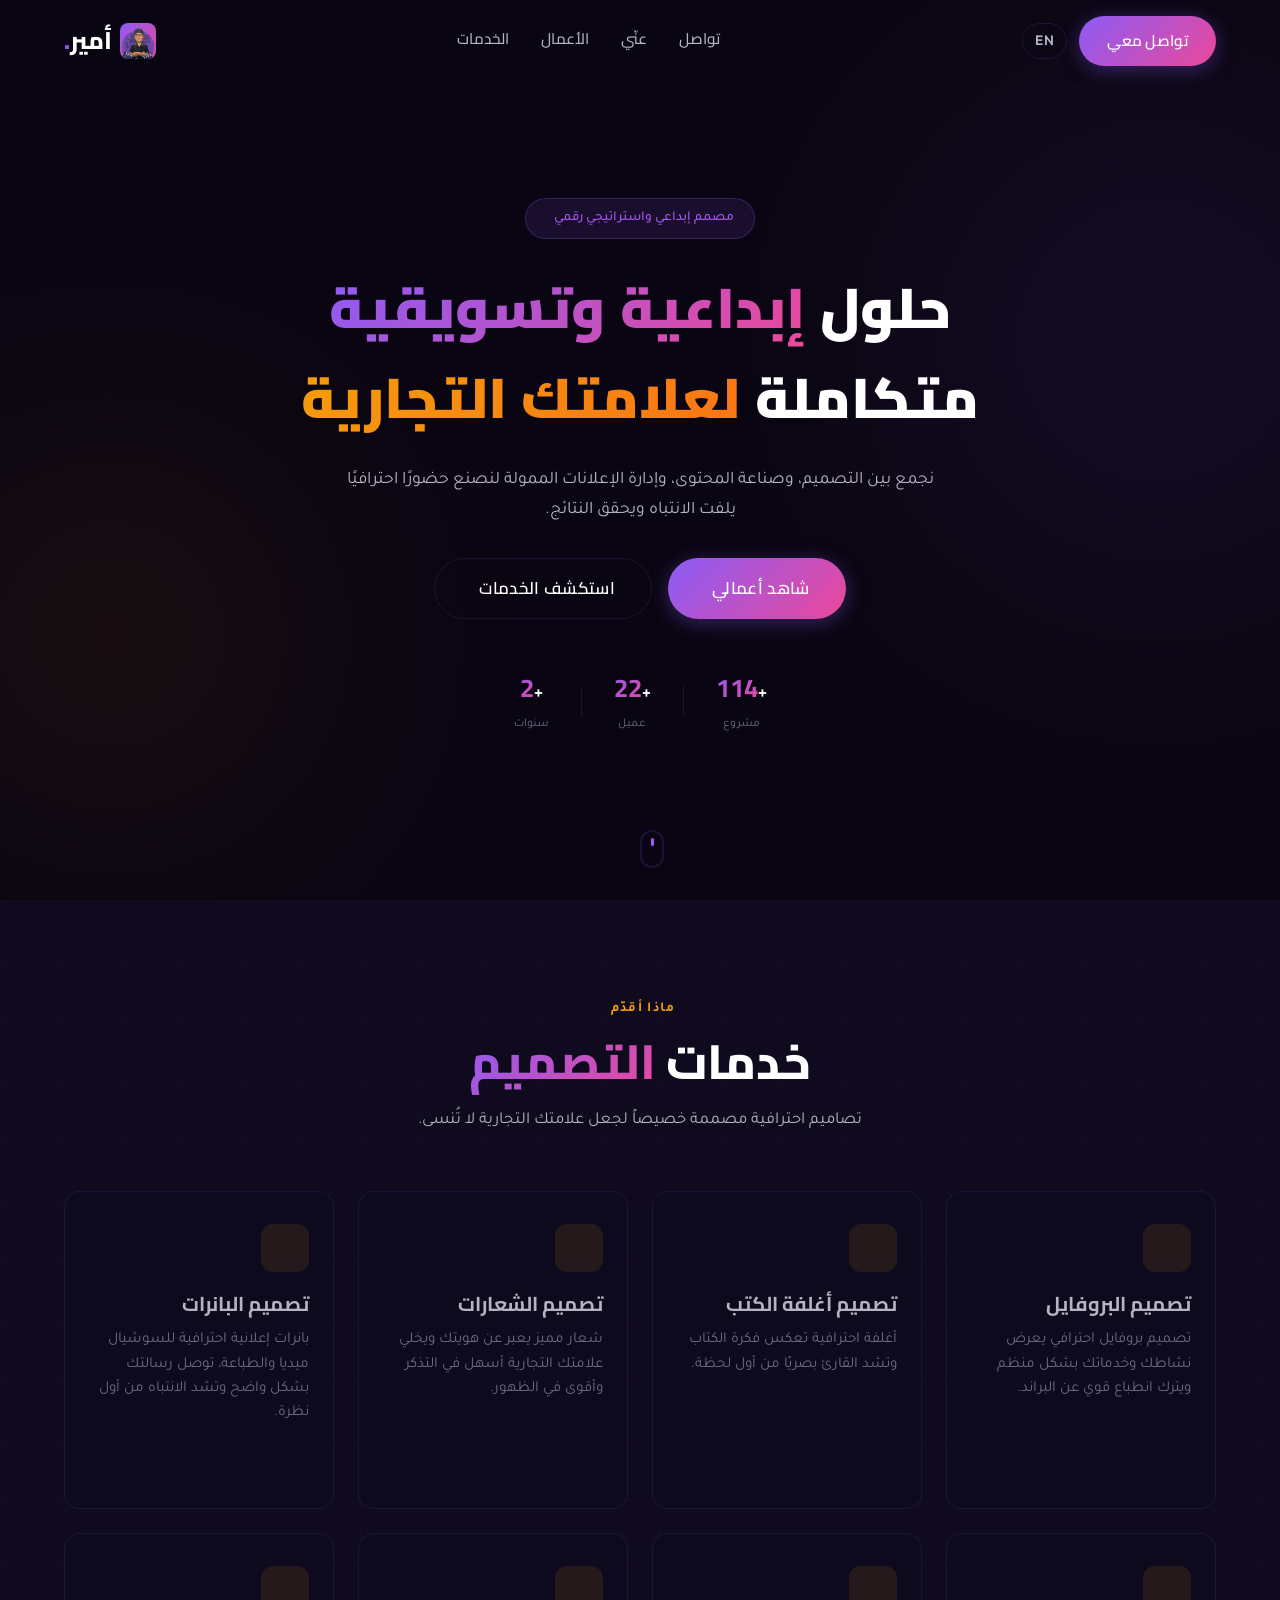
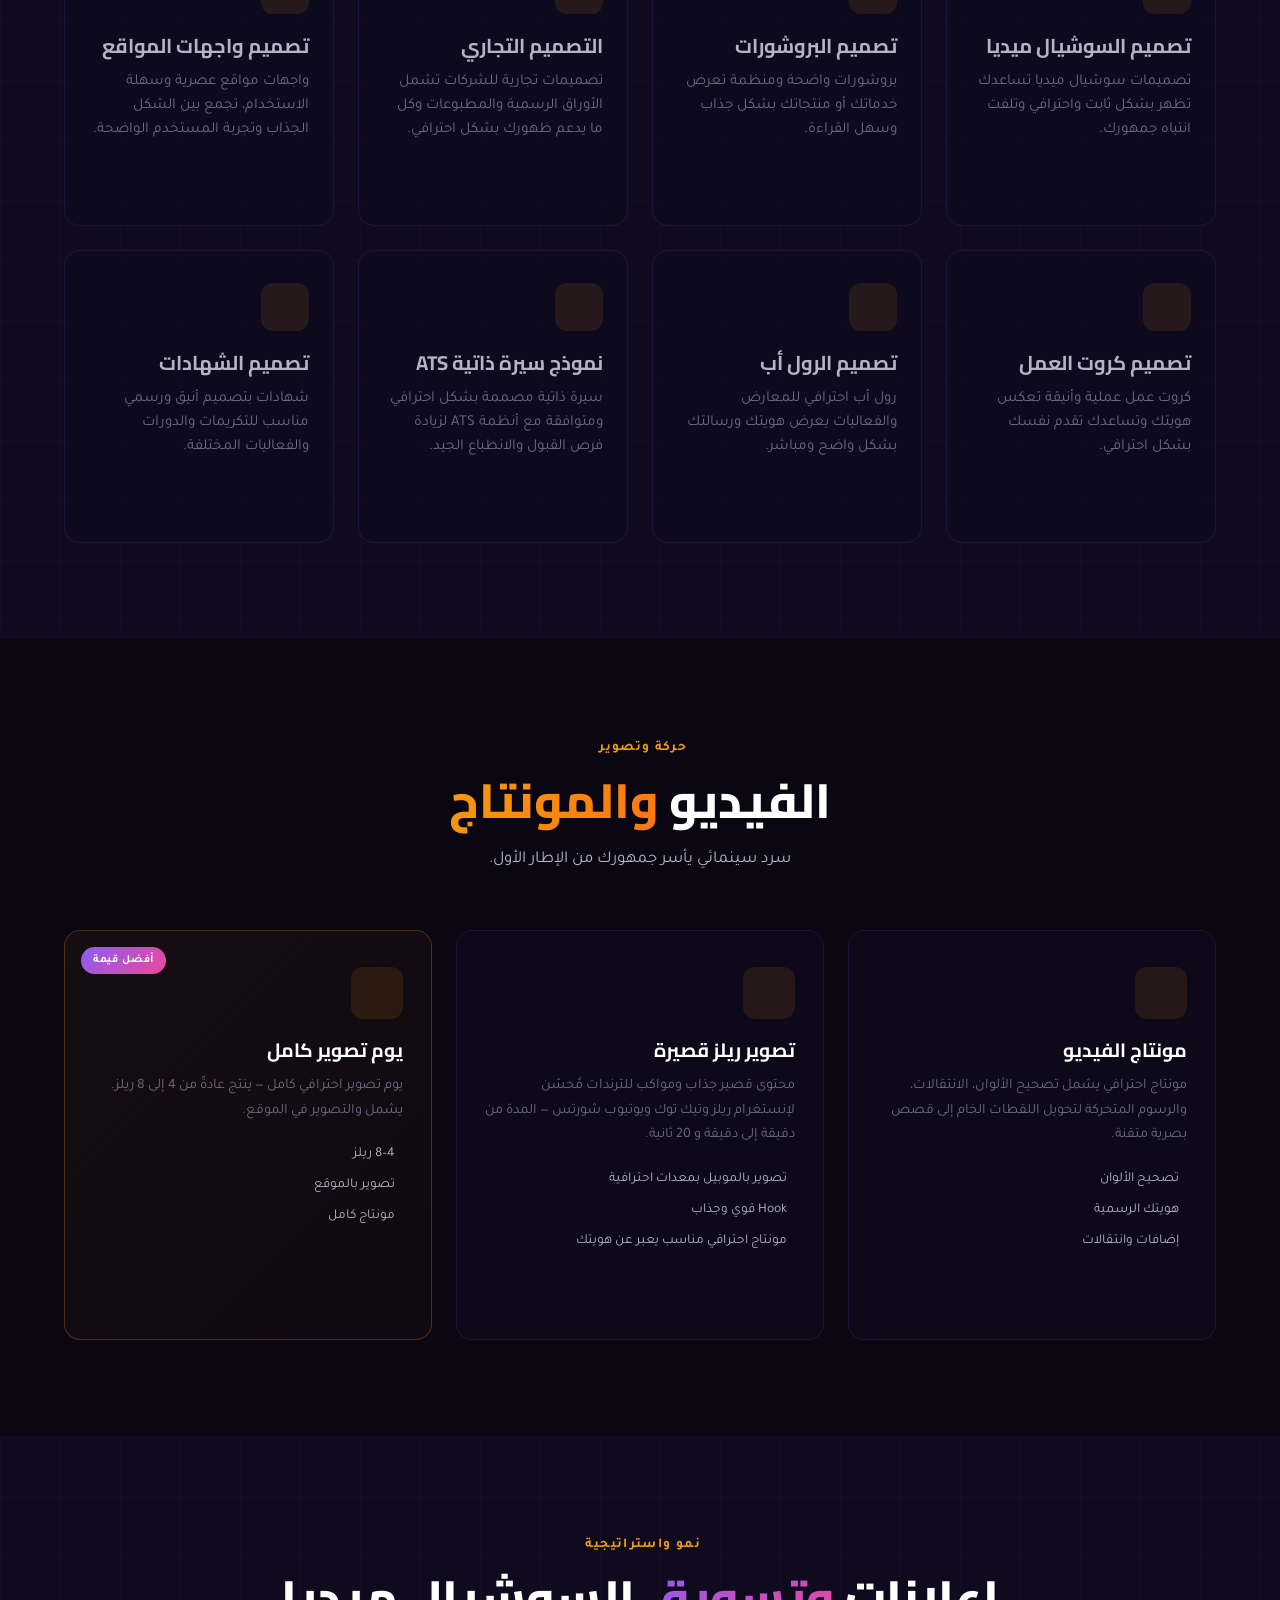
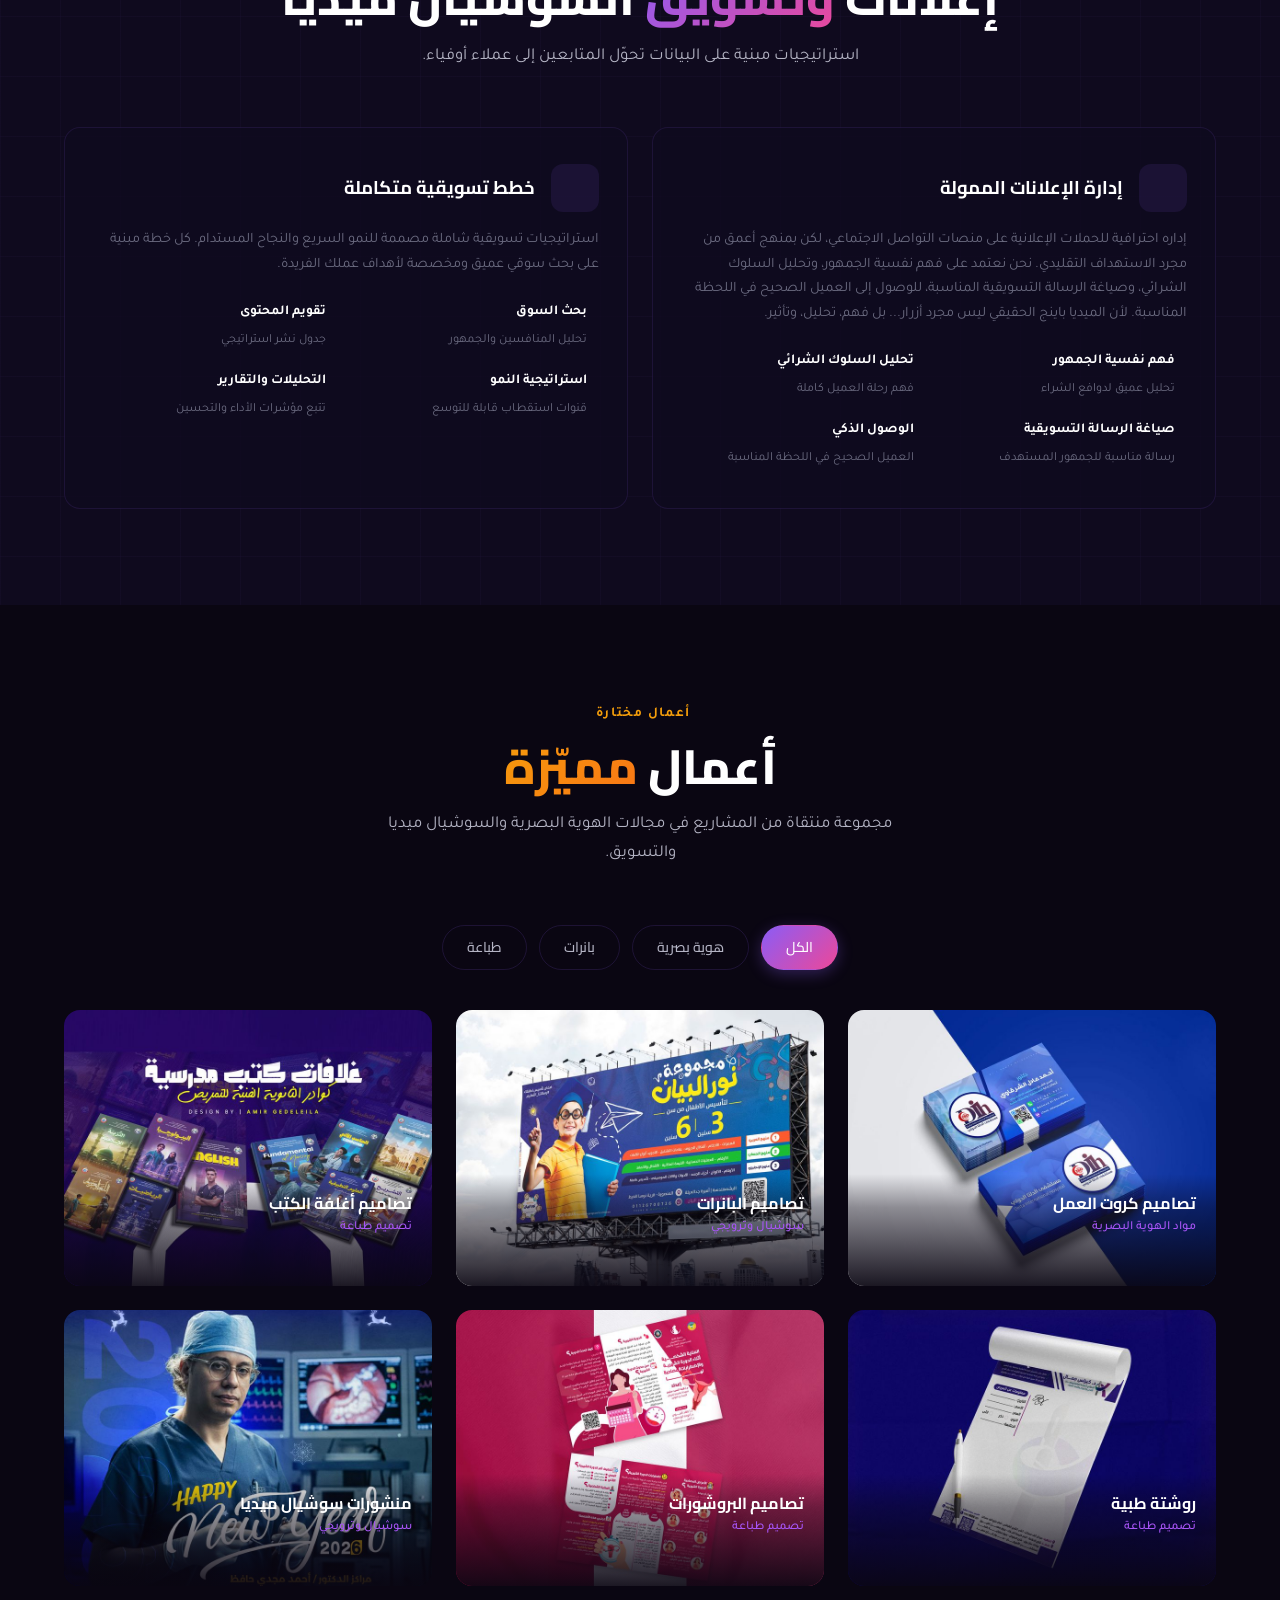
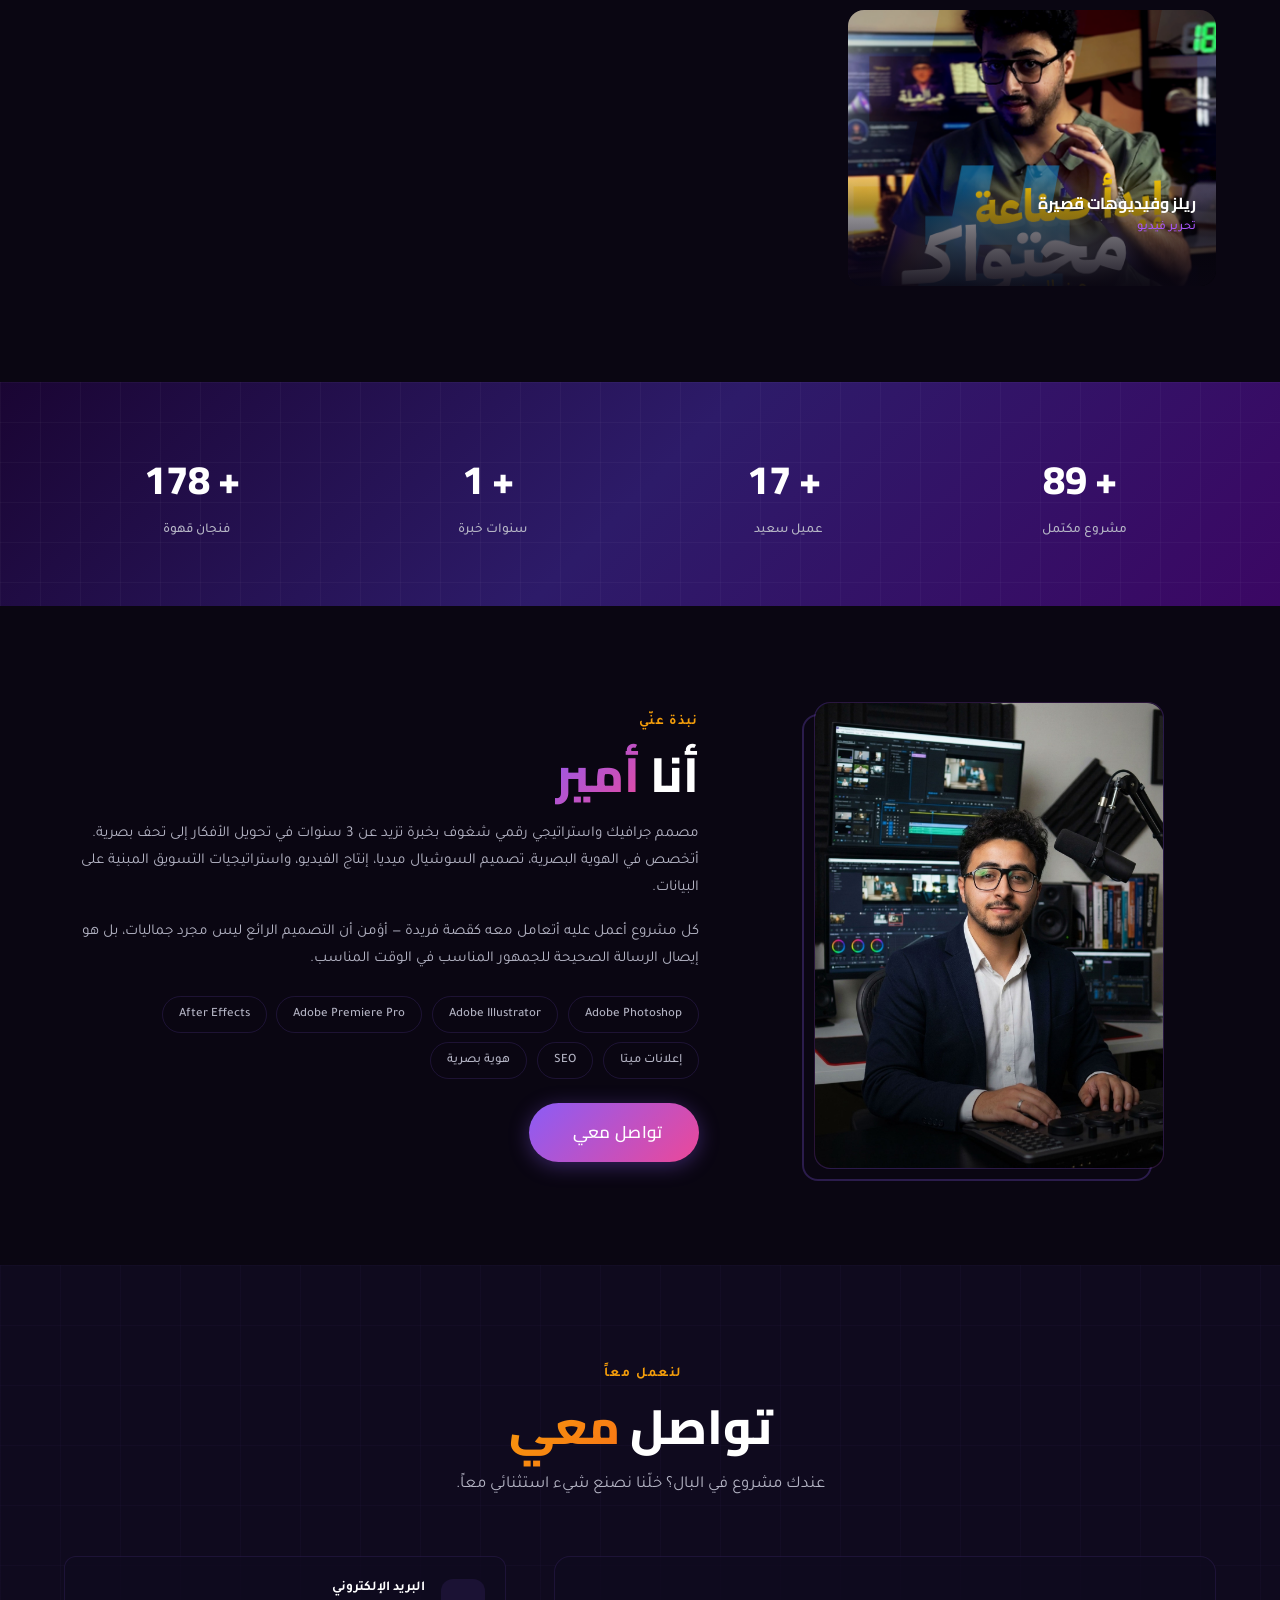
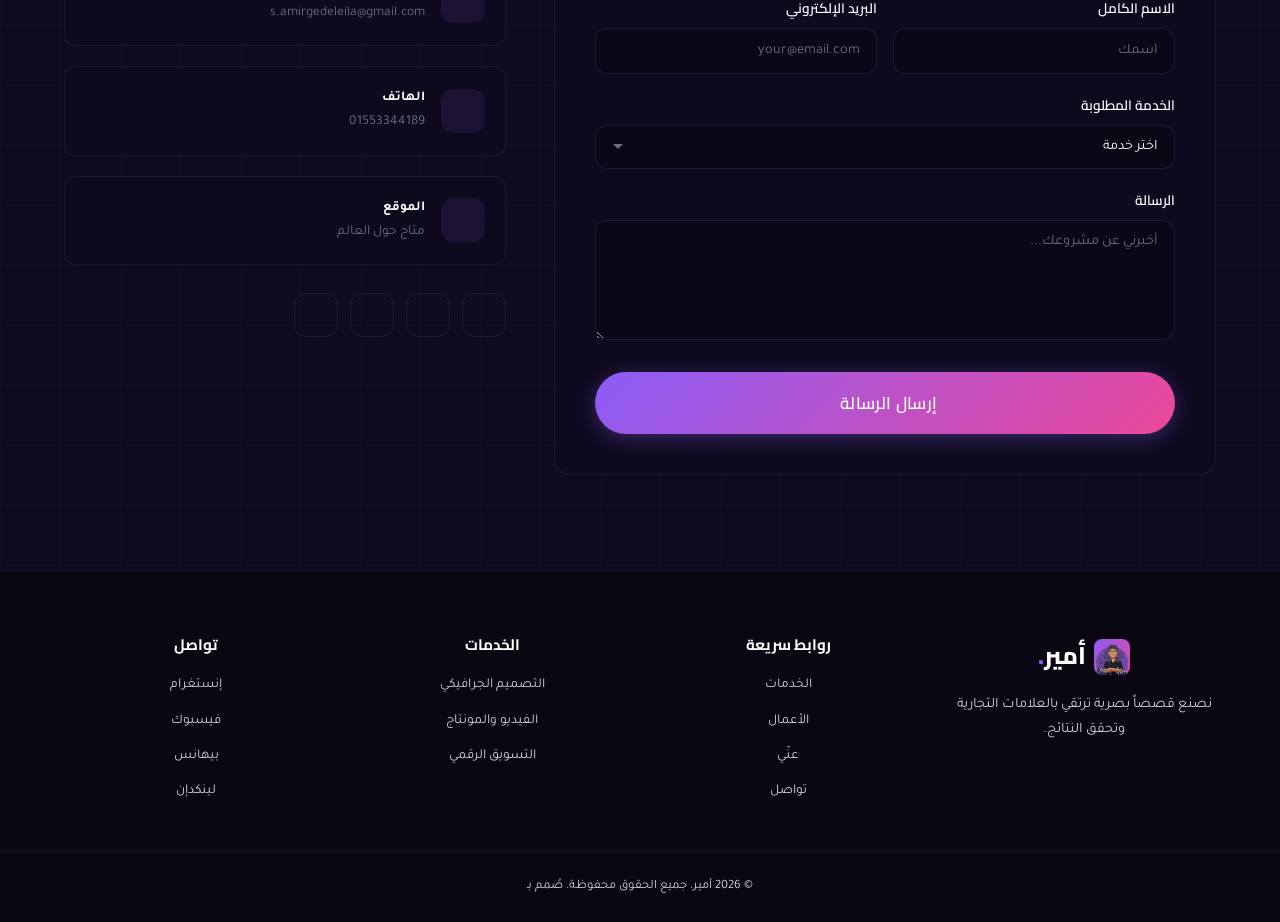
==== commit 28590aab: "update 2" ====
--- a/ar.html
+++ b/ar.html
@@ -31,7 +31,7 @@
     <nav class="navbar" id="navbar">
         <div class="container nav-container">
             <a href="#" class="nav-logo">
-                <span class="logo-icon"><i class="ph ph-diamond"></i></span>
+                <span class="logo-icon"><img src="images/favicon.png" alt="شعار أمير" style="width: 100%; height: 100%; object-fit: contain; border-radius: inherit;" /></span>
                 <span class="logo-text">أمير<span class="accent">.</span></span>
             </a>
             <ul class="nav-links" id="navLinks">
@@ -699,7 +699,7 @@
         <div class="container footer-grid">
             <div class="footer-brand">
                 <a href="#" class="nav-logo">
-                    <span class="logo-icon"><i class="ph ph-diamond"></i></span>
+                    <span class="logo-icon"><img src="images/favicon.png" alt="شعار أمير" style="width: 100%; height: 100%; object-fit: contain; border-radius: inherit;" /></span>
                     <span class="logo-text">أمير<span class="accent">.</span></span>
                 </a>
                 <p>نصنع قصصاً بصرية ترتقي بالعلامات التجارية وتحقق النتائج.</p>
--- a/styles-rtl.css
+++ b/styles-rtl.css
@@ -16,6 +16,7 @@
 
 /* ── Hero title fix for Arabic script ── */
 .hero-title {
+    font-size: clamp(2rem, 4.5vw, 3.5rem);
     line-height: 1.6;
     word-spacing: 0.05em;
 }
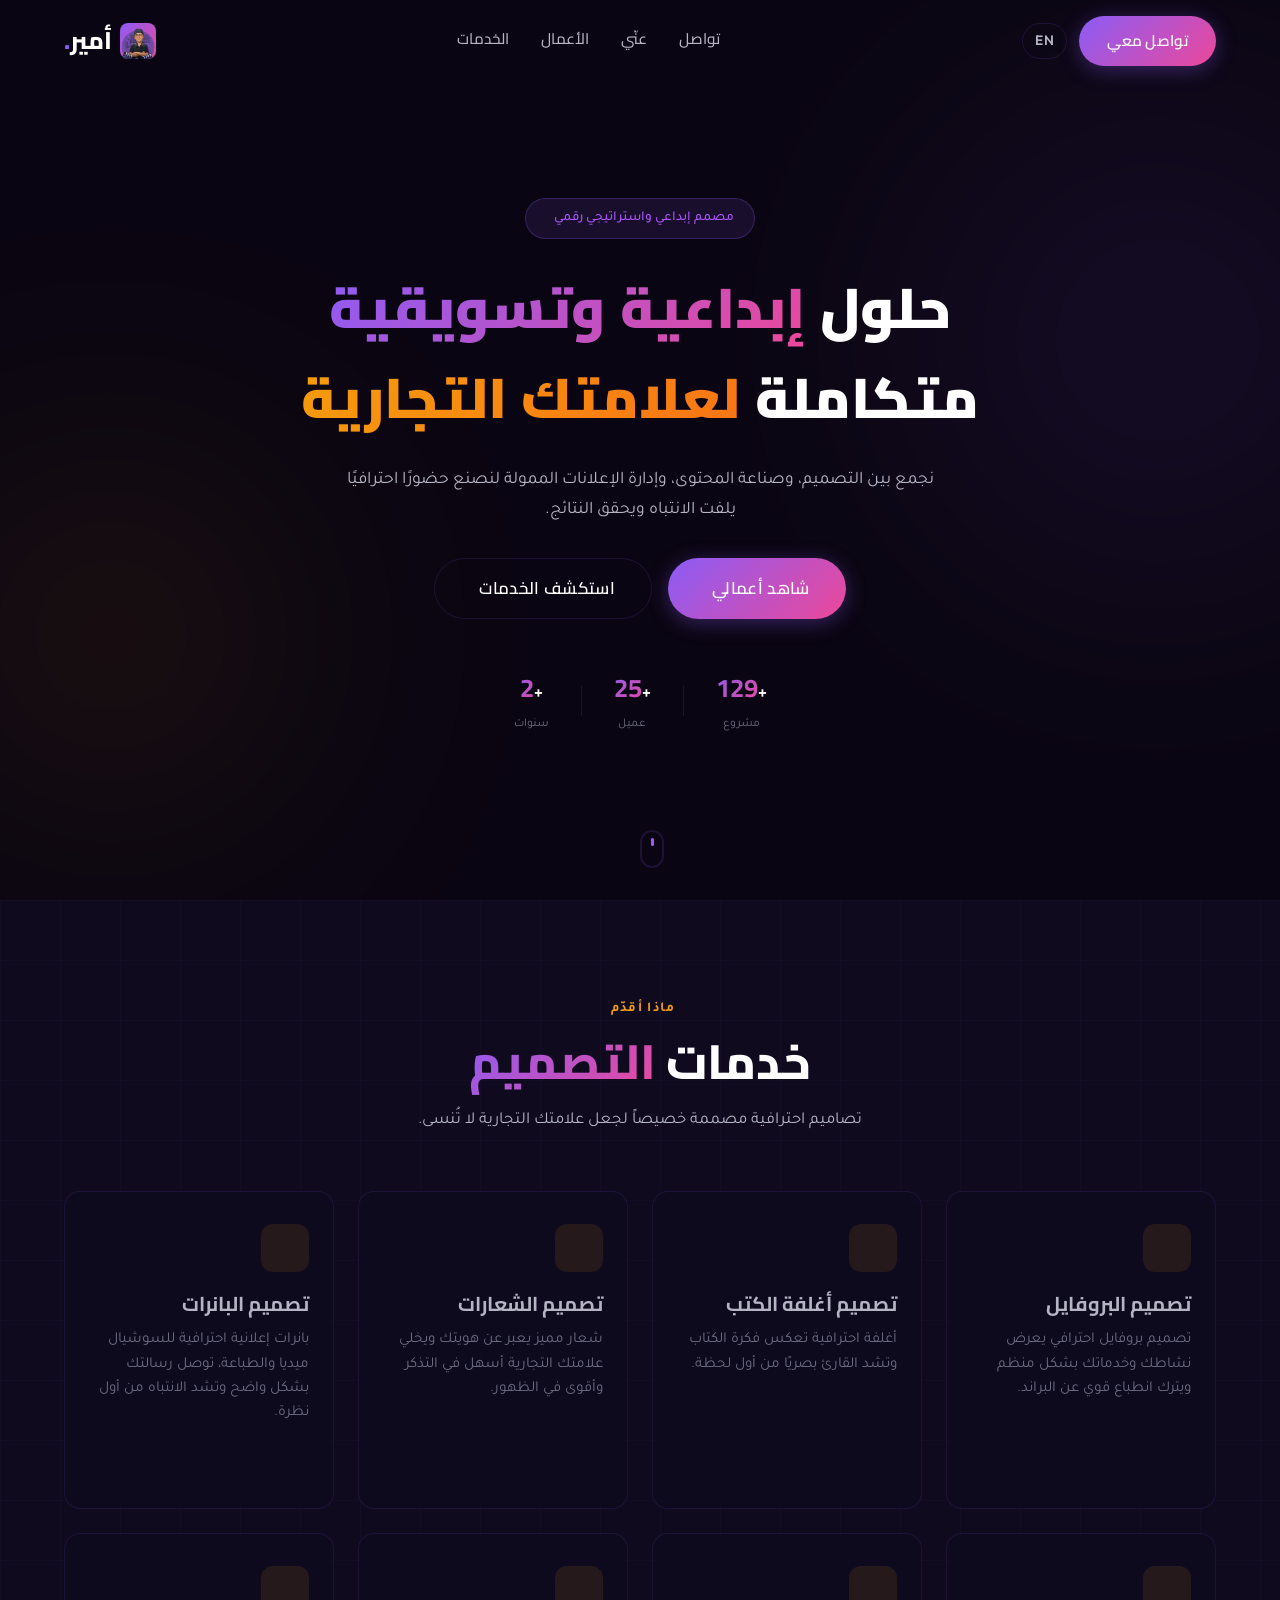
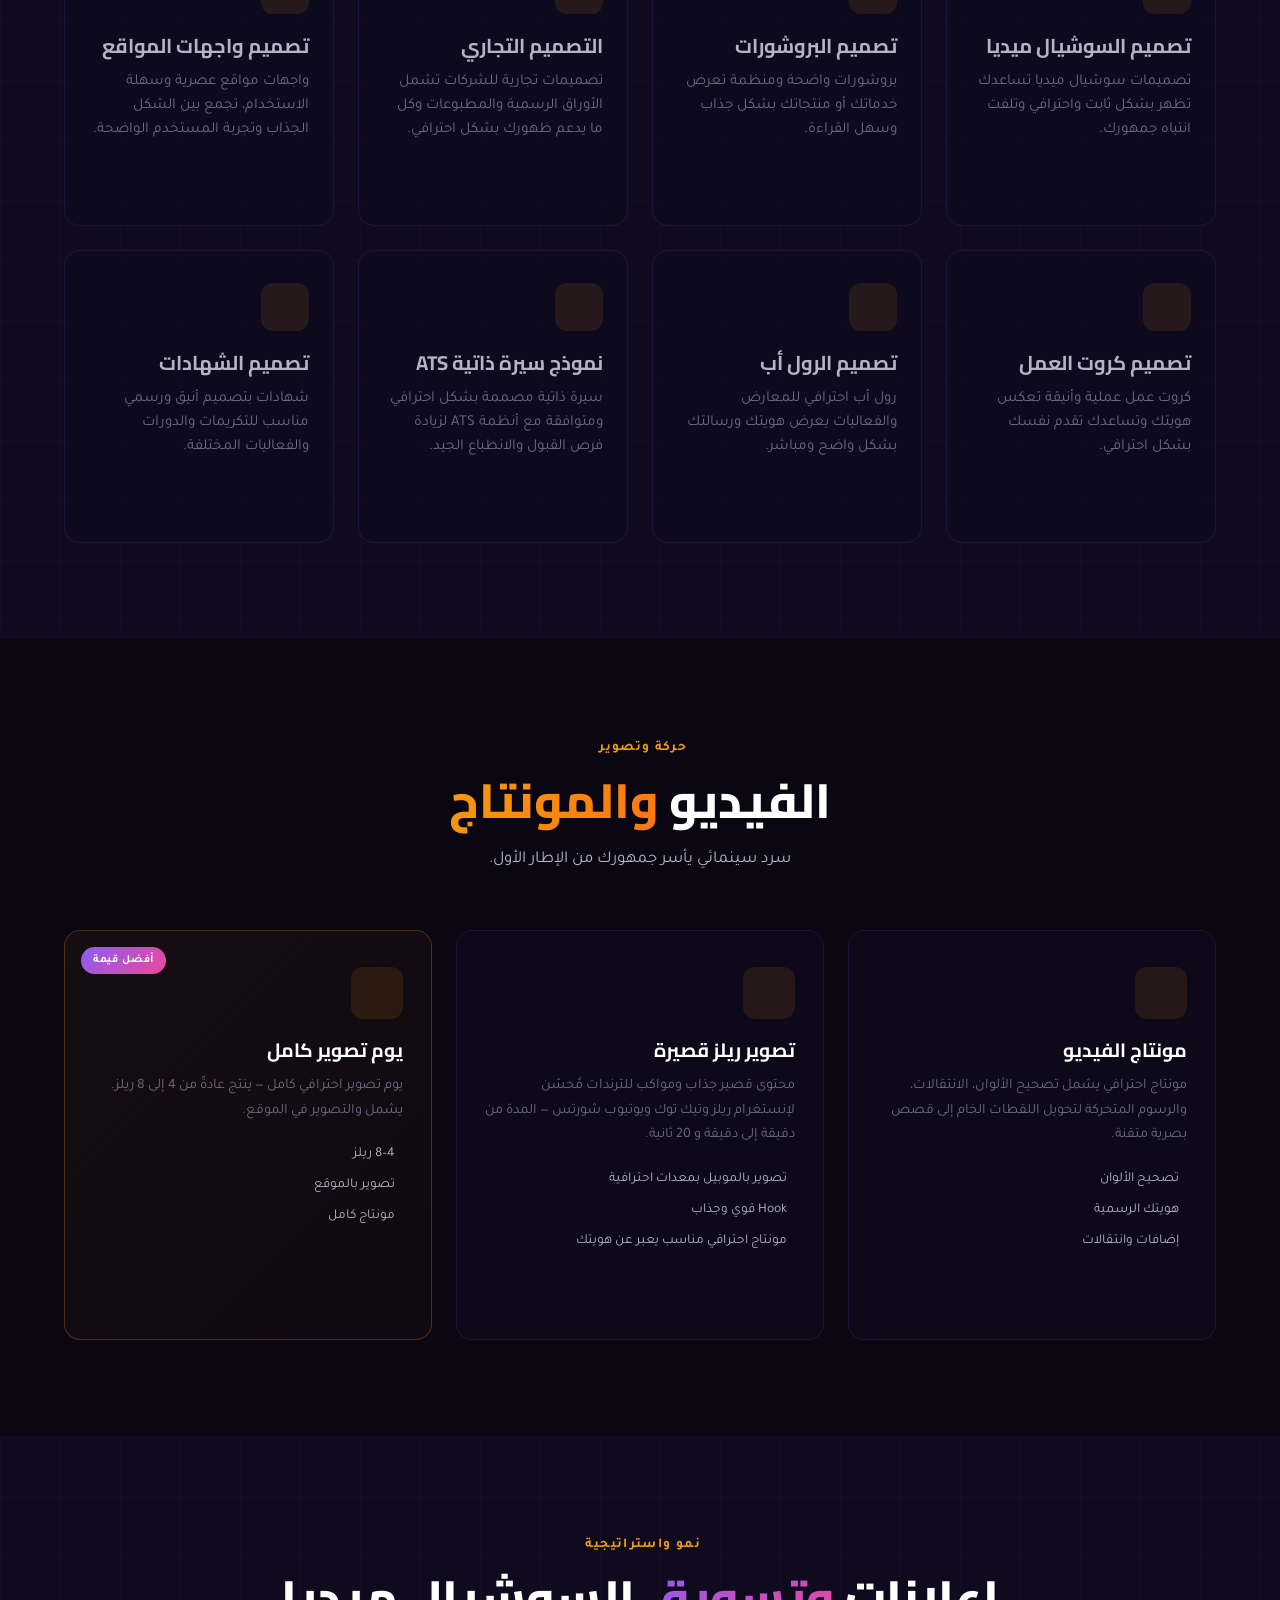
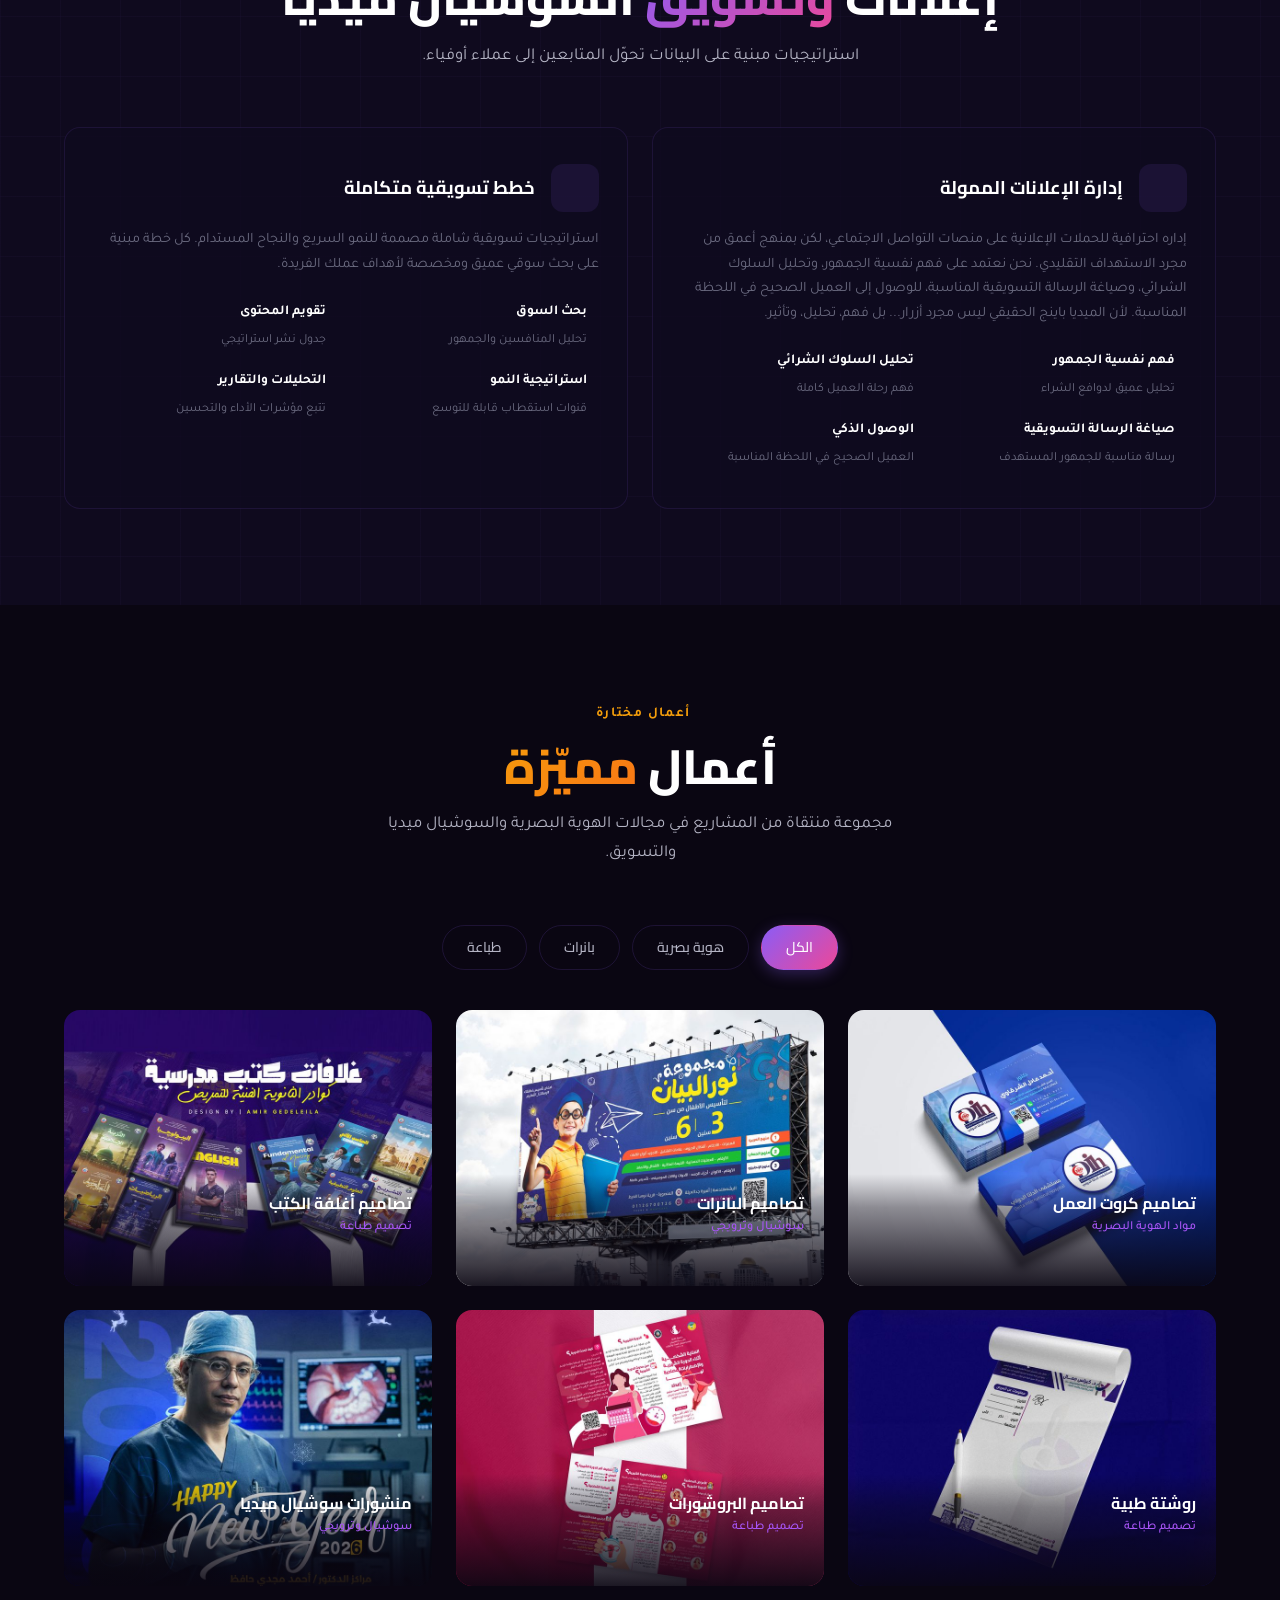
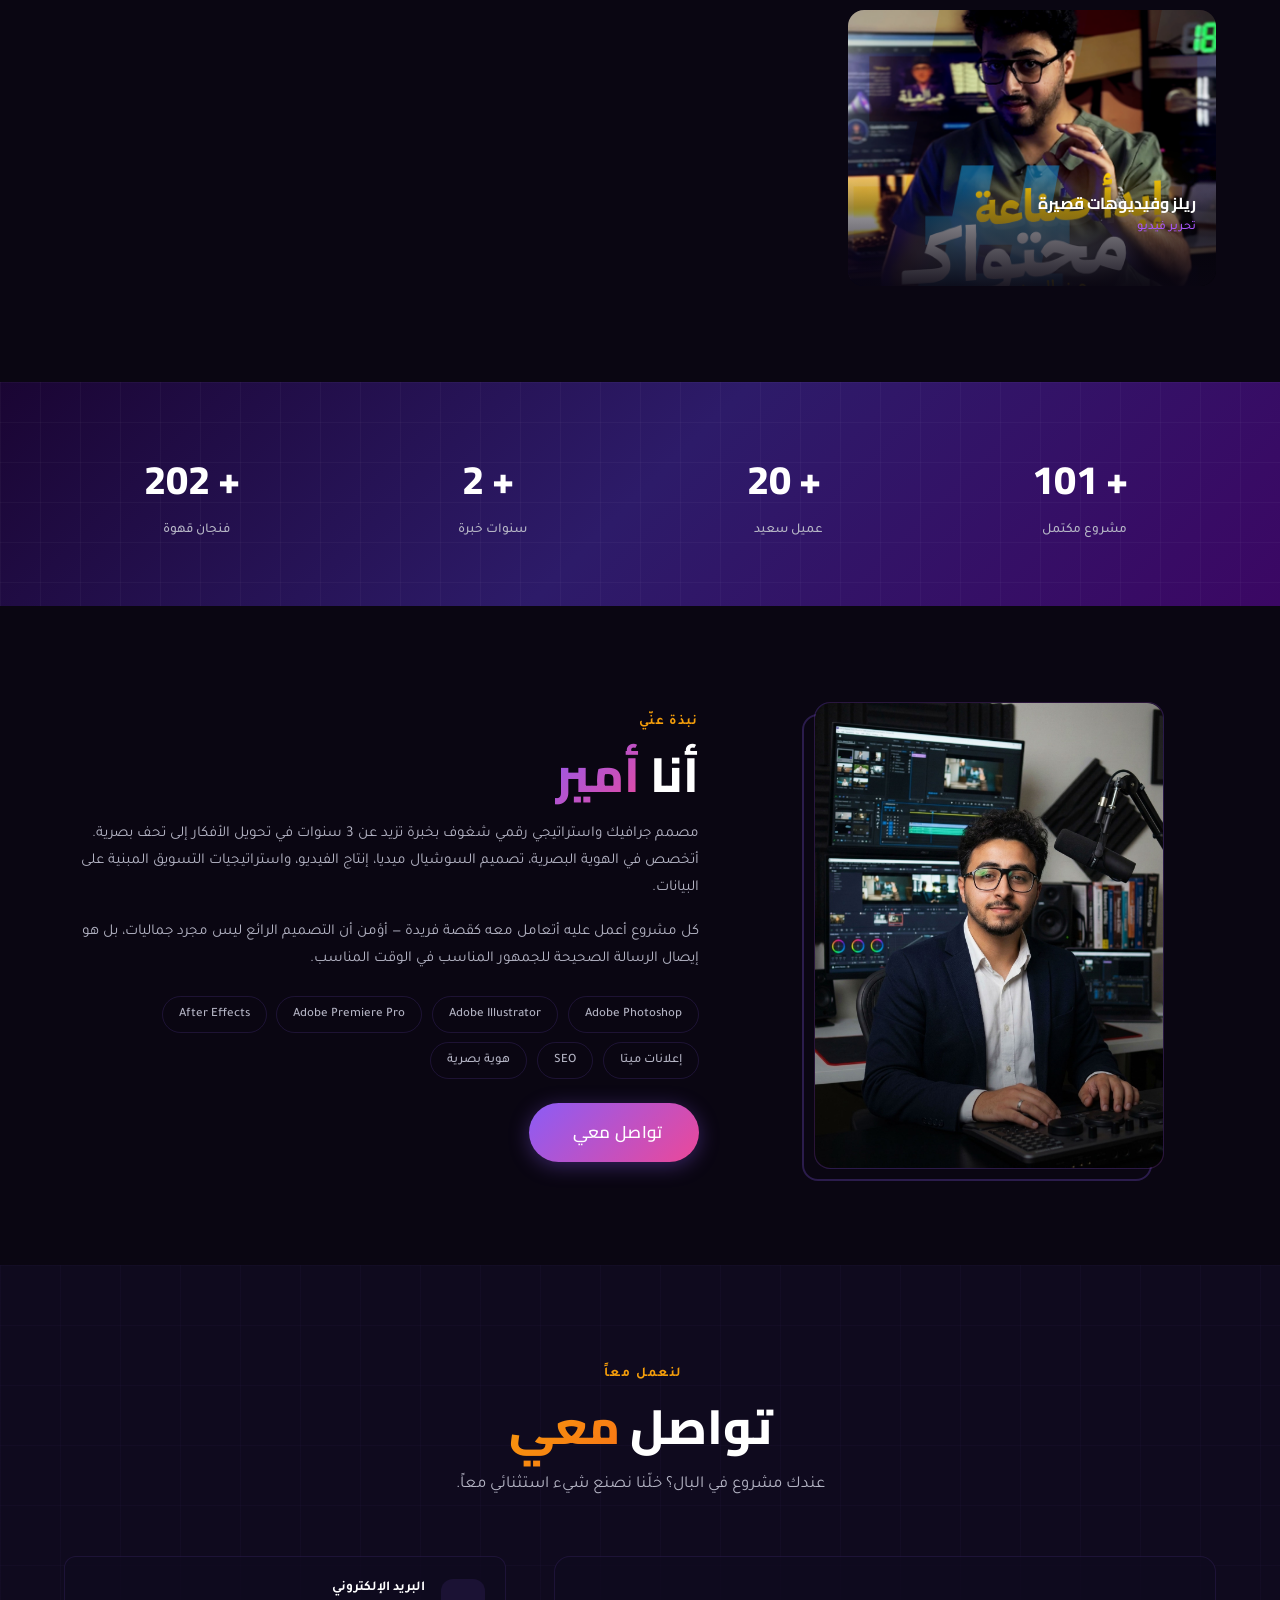
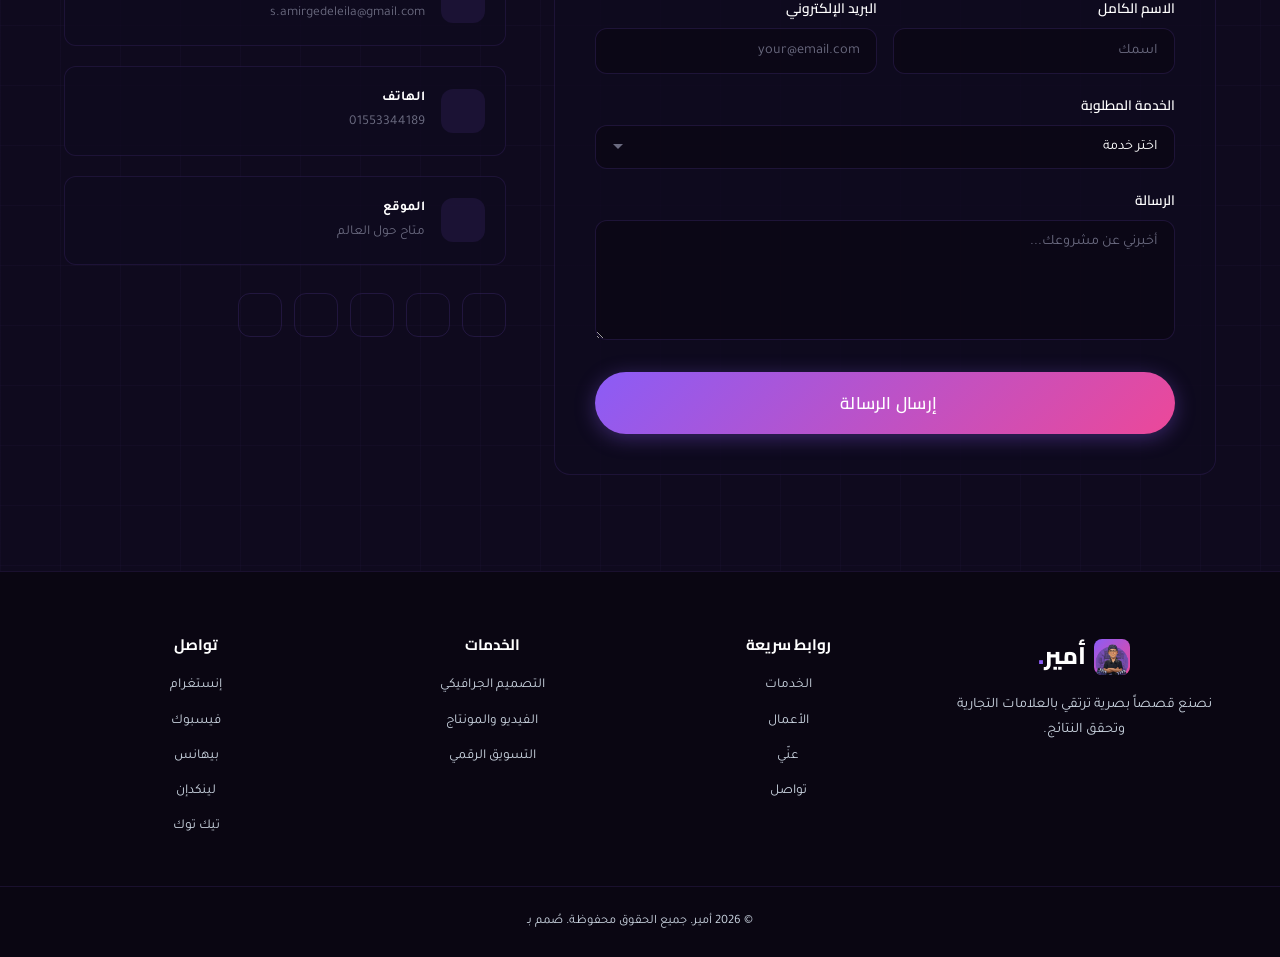
==== commit f298c670: "Update ar.html edited the url for facebook and added a new link for Tiktok" ====
--- a/ar.html
+++ b/ar.html
@@ -688,6 +688,8 @@
                             aria-label="بيهانس"><i class="ph ph-behance-logo"></i></a>
                         <a href="https://www.linkedin.com/in/amirgedeleila/" class="social-link" target="_blank"
                             aria-label="لينكدإن"><i class="ph ph-linkedin-logo"></i></a>
+                        <a href="https://www.tiktok.com/@amir.gedeleila" class="social-link" target="_blank"
+                            aria-label="تيك توك"><i class="ph ph-tiktok-logo"></i></a>
                     </div>
                 </div>
             </div>
@@ -723,6 +725,7 @@
                 <a href="https://www.facebook.com/GedeleilaCreatives" target="_blank">فيسبوك</a>
                 <a href="https://www.behance.net/amirgedeleila1" target="_blank">بيهانس</a>
                 <a href="https://www.linkedin.com/in/amirgedeleila/" target="_blank">لينكدإن</a>
+                <a href="https://www.tiktok.com/@amir.gedeleila" target="_blank">تيك توك</a>
             </div>
         </div>
         <div class="footer-bottom">
@@ -737,4 +740,4 @@
     <script src="script.js"></script>
 </body>
 
-</html>+</html>
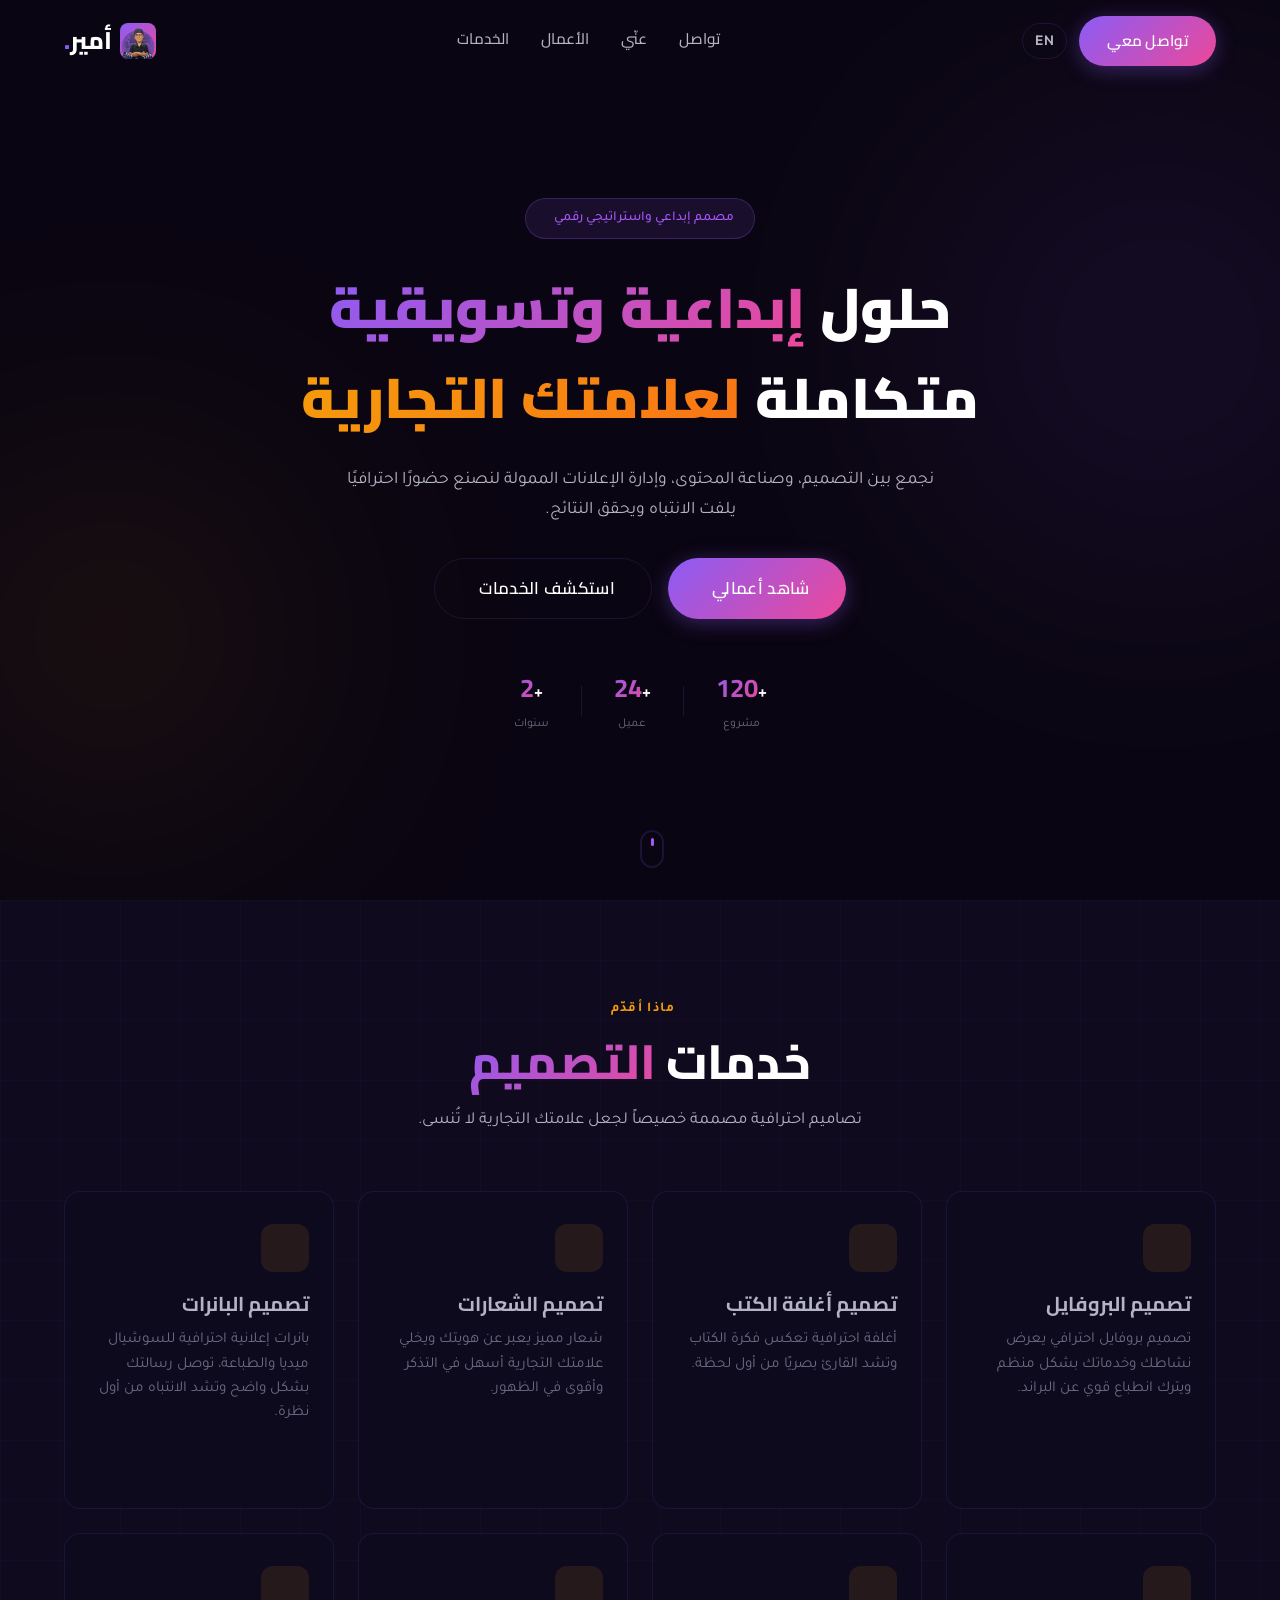
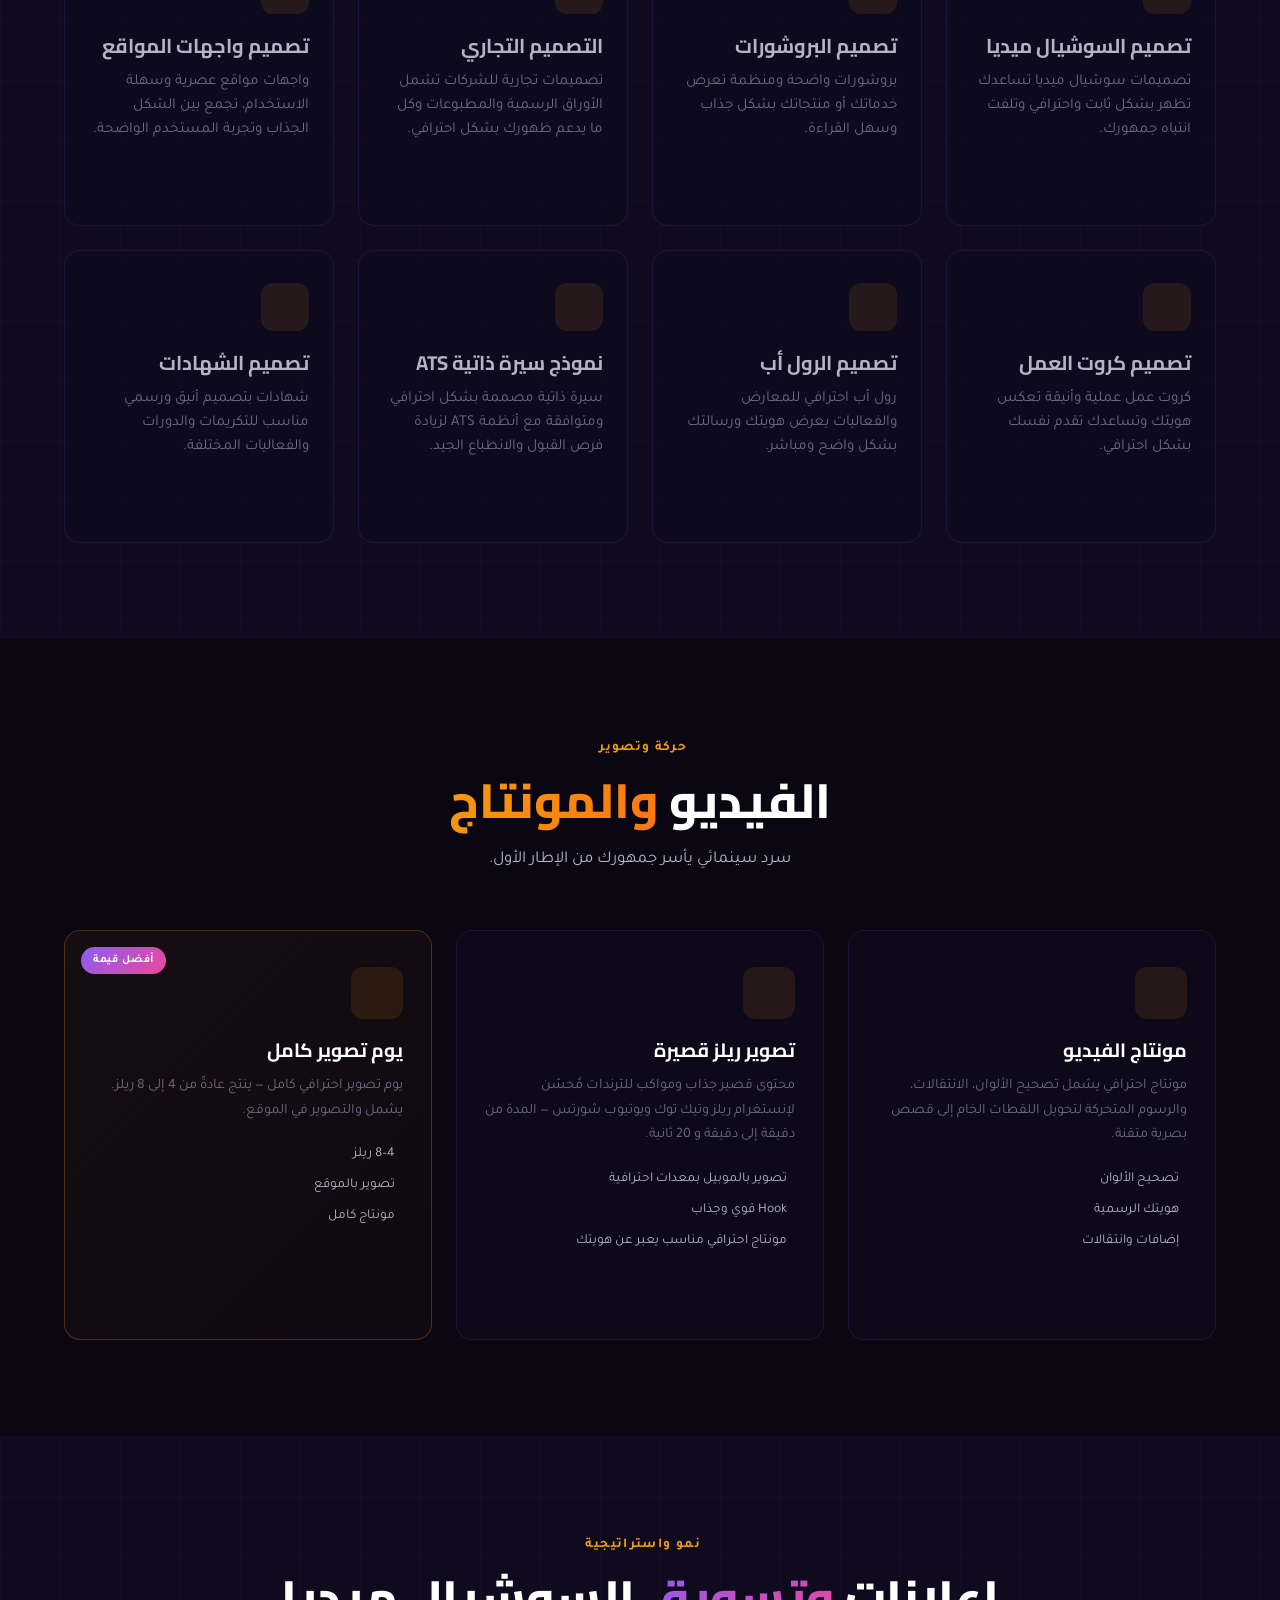
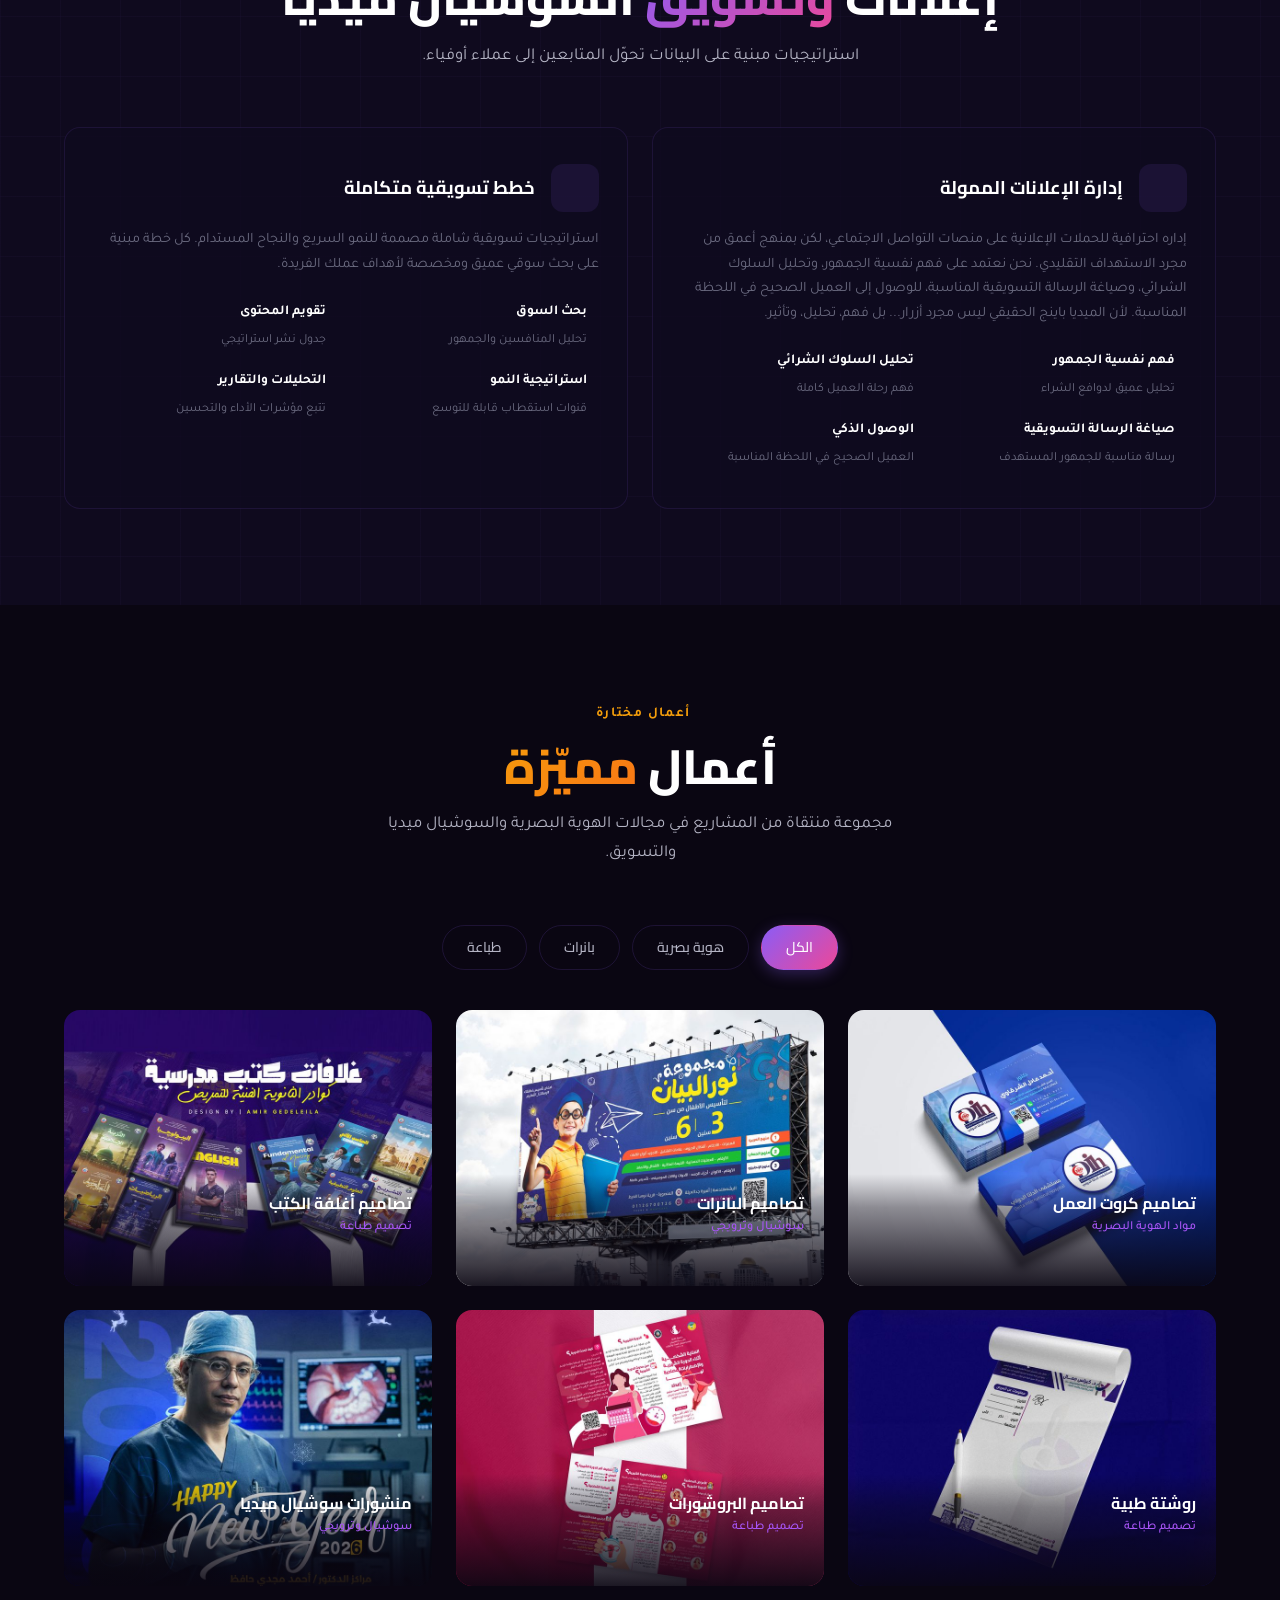
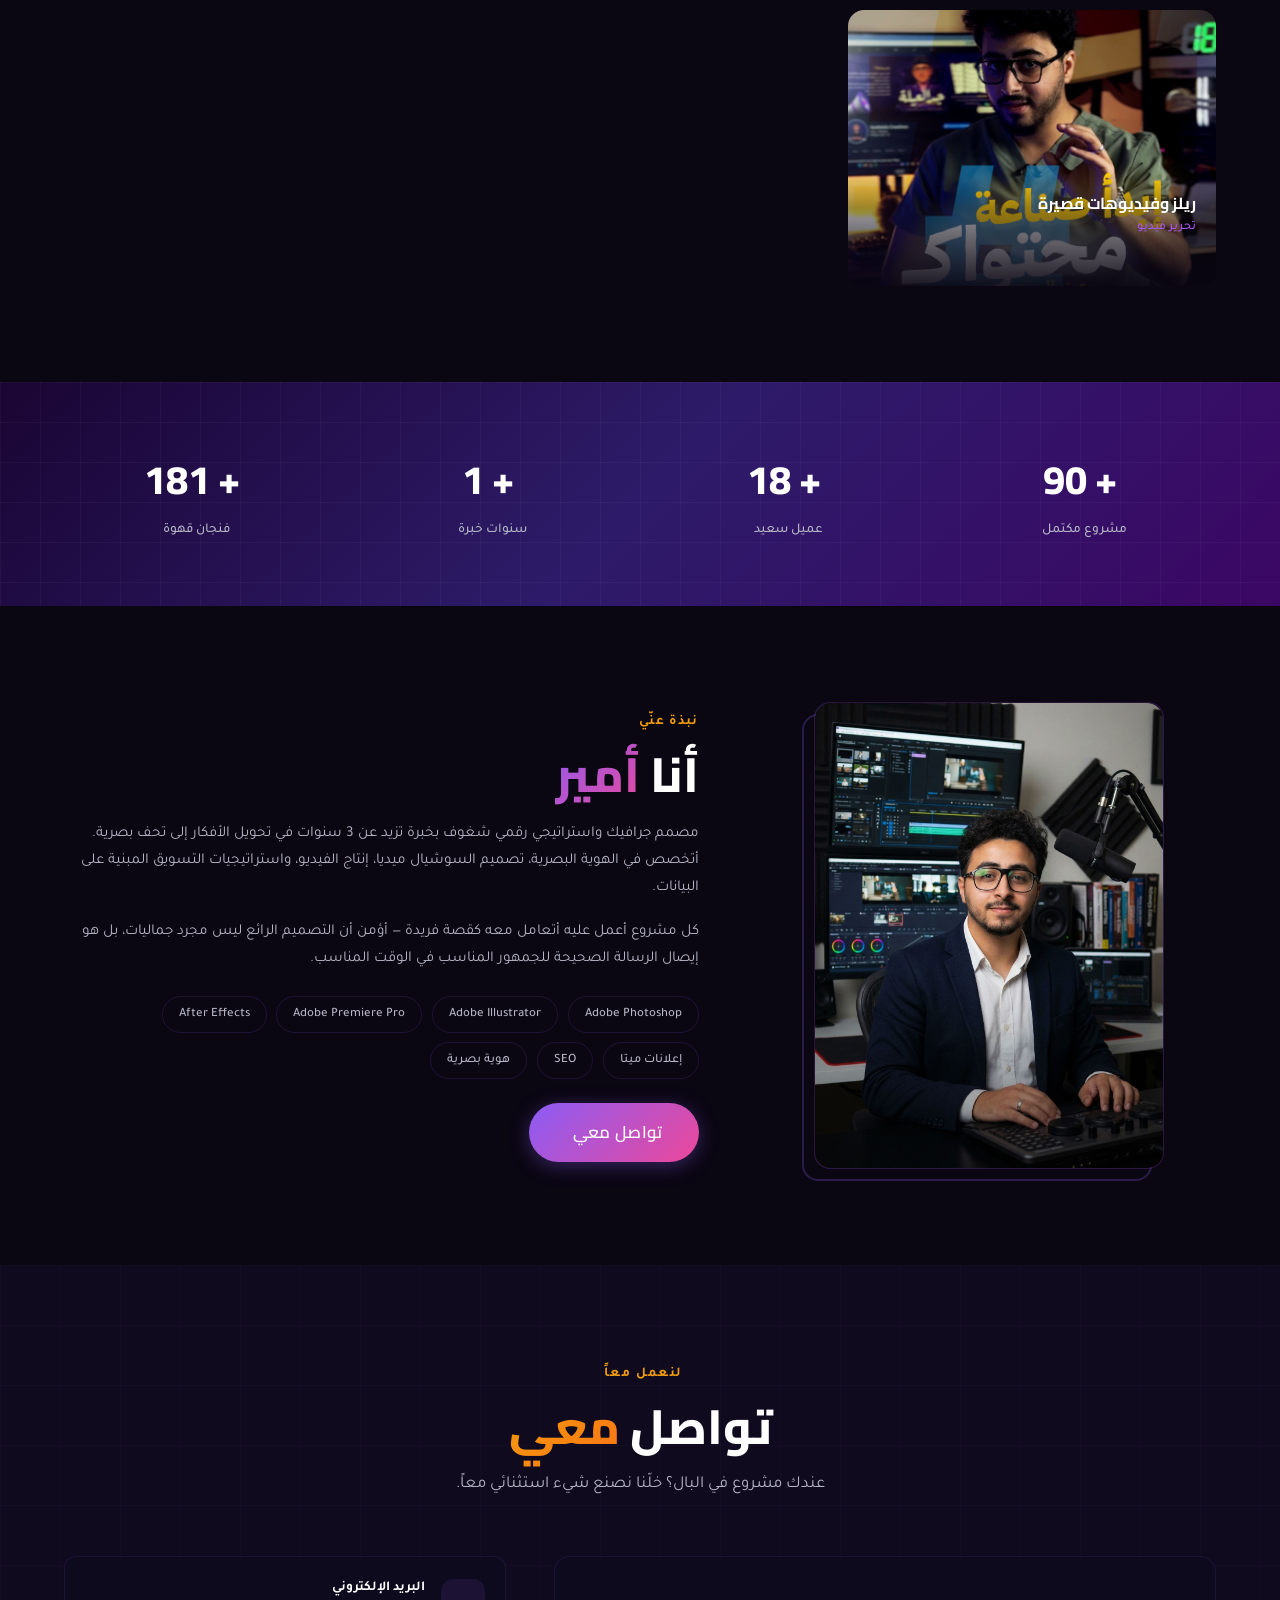
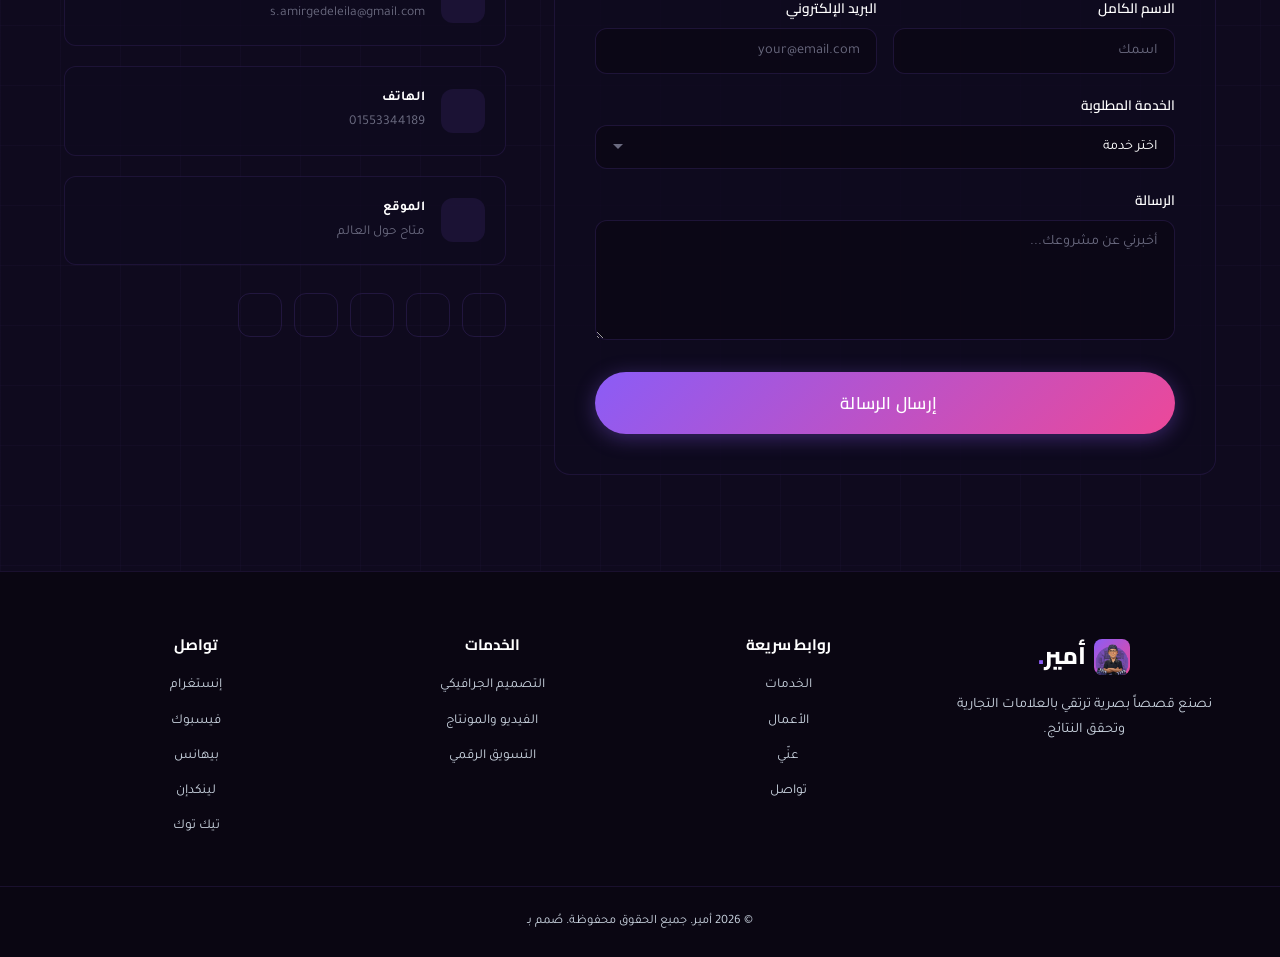
==== commit 0609708b: "Update ar.html edited the facebook link" ====
--- a/ar.html
+++ b/ar.html
@@ -682,7 +682,7 @@
                     <div class="contact-socials">
                         <a href="https://www.instagram.com/amirgedeleila/" class="social-link" target="_blank"
                             aria-label="إنستغرام"><i class="ph ph-instagram-logo"></i></a>
-                        <a href="https://www.facebook.com/GedeleilaCreatives" class="social-link" target="_blank"
+                        <a href="https://www.facebook.com/AmirGedeleila" class="social-link" target="_blank"
                             aria-label="فيسبوك"><i class="ph ph-facebook-logo"></i></a>
                         <a href="https://www.behance.net/amirgedeleila1" class="social-link" target="_blank"
                             aria-label="بيهانس"><i class="ph ph-behance-logo"></i></a>
@@ -722,7 +722,7 @@
             <div class="footer-links">
                 <h3>تواصل</h3>
                 <a href="https://www.instagram.com/amirgedeleila/" target="_blank">إنستغرام</a>
-                <a href="https://www.facebook.com/GedeleilaCreatives" target="_blank">فيسبوك</a>
+                <a href="https://www.facebook.com/AmirGedeleila" target="_blank">فيسبوك</a>
                 <a href="https://www.behance.net/amirgedeleila1" target="_blank">بيهانس</a>
                 <a href="https://www.linkedin.com/in/amirgedeleila/" target="_blank">لينكدإن</a>
                 <a href="https://www.tiktok.com/@amir.gedeleila" target="_blank">تيك توك</a>
